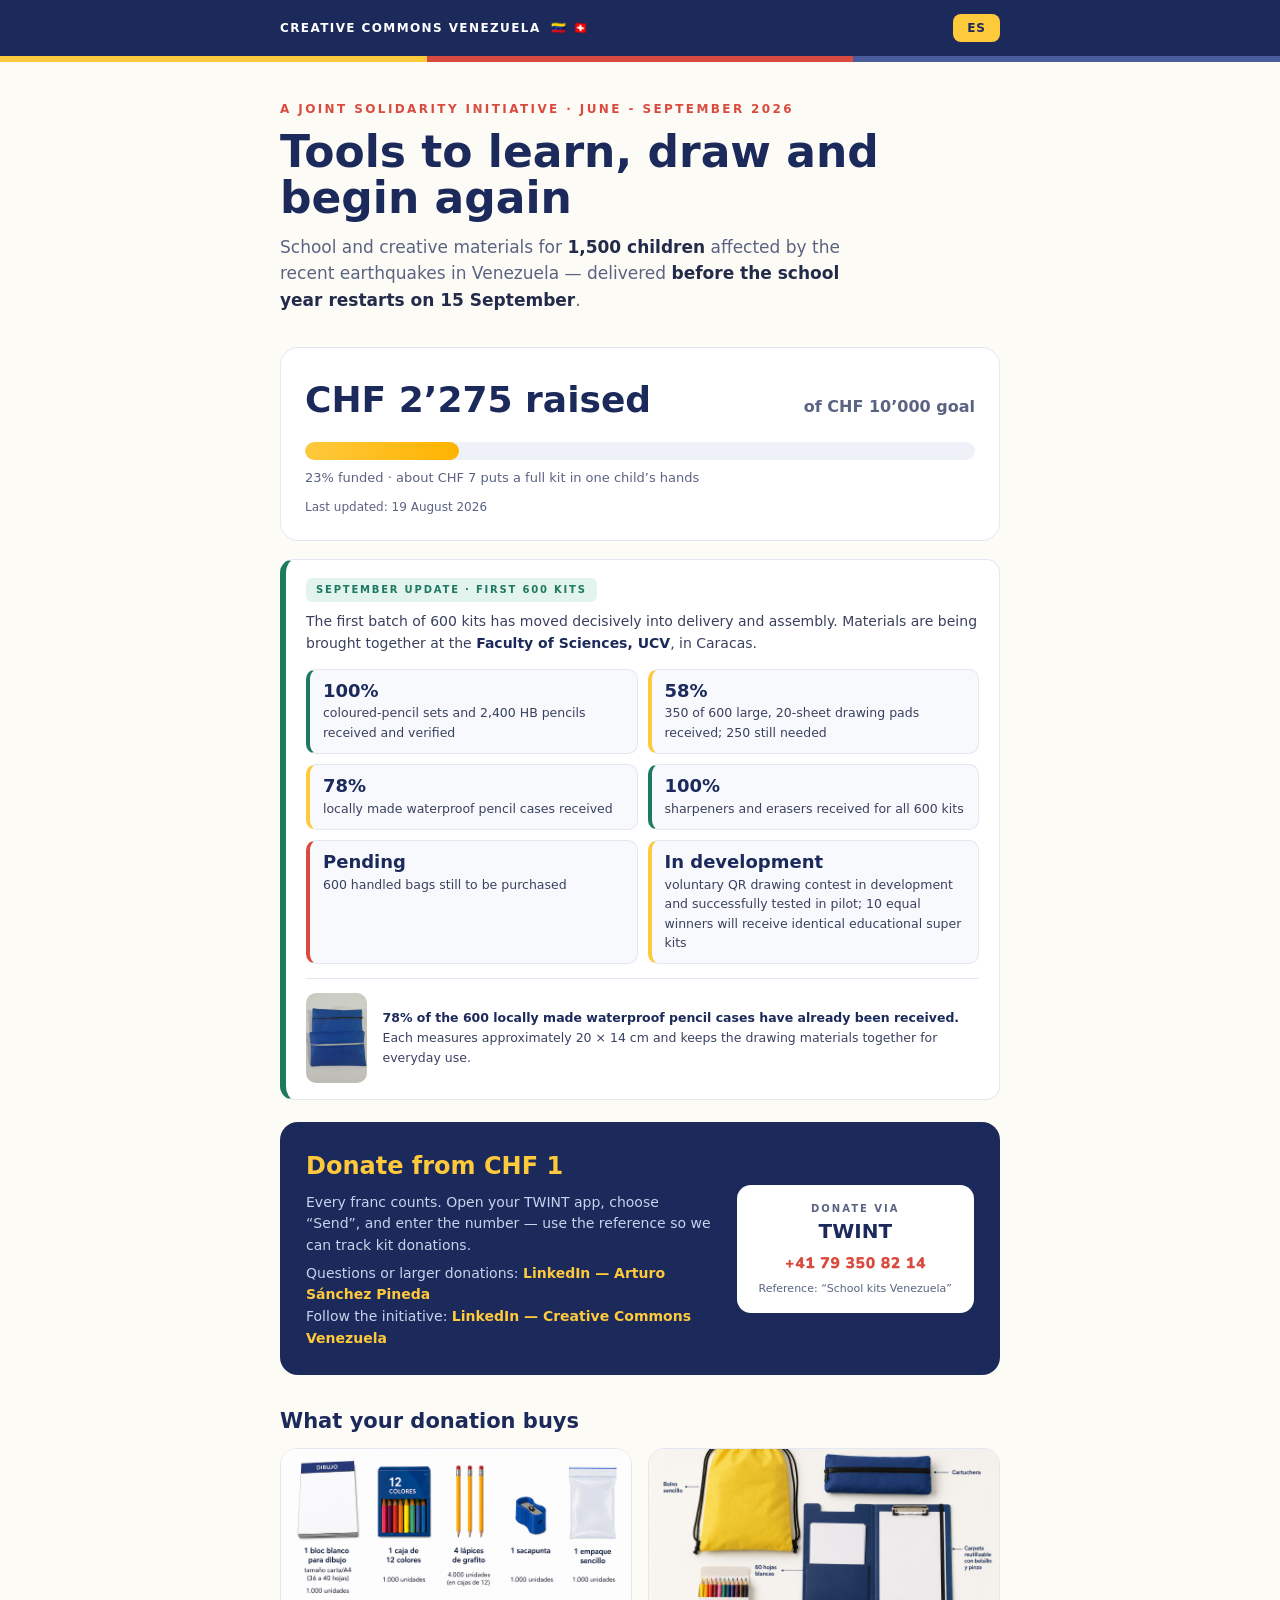
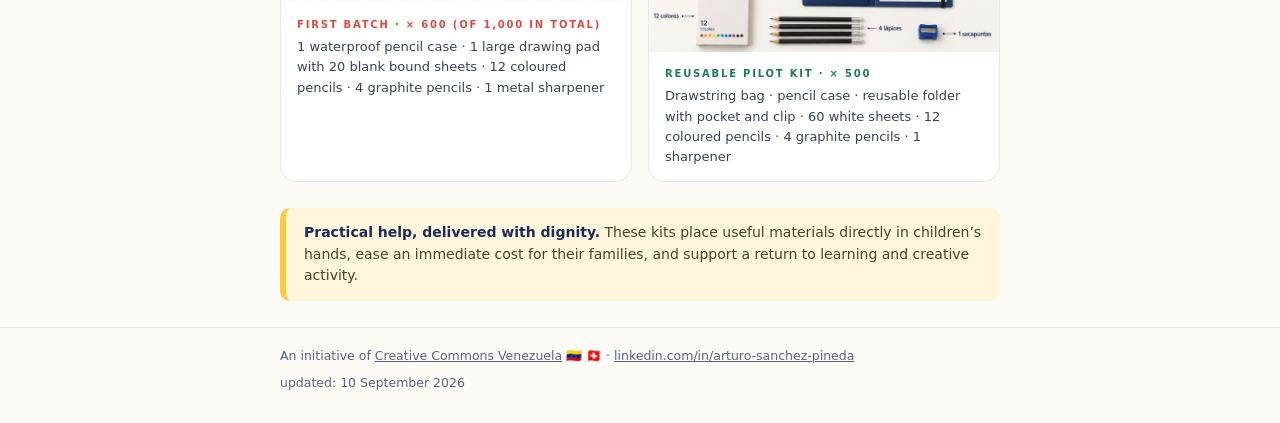
==== index.html @ b6e89b43 "Update status of first 600-kit batch" ====
<!DOCTYPE html>
<html lang="en">
<head>
<meta charset="utf-8">
<meta name="viewport" content="width=device-width, initial-scale=1">
<title>School kits for Venezuela — Donate</title>
<meta name="description" content="Help deliver 1,500 school and drawing kits to children affected by the earthquakes in Venezuela, before the school year restarts on 15 September.">
<style>
  :root{
    --navy:#1B2A5B; --ink:#232B4A; --yellow:#FFC93C; --red:#DA4B3F;
    --paper:#FDFBF6; --muted:#5A6382; --line:#E3E7F2;
  }
  *{margin:0;padding:0;box-sizing:border-box;}
  body{font-family:"Nunito Sans","Segoe UI",system-ui,-apple-system,sans-serif;background:var(--paper);color:var(--ink);line-height:1.55;}
  .wrap{max-width:760px;margin:0 auto;padding:0 20px;}

  header{background:var(--navy);color:#fff;padding:14px 0;}
  header .wrap{display:flex;align-items:center;justify-content:space-between;gap:10px;flex-wrap:wrap;font-weight:800;font-size:12px;letter-spacing:1.4px;text-transform:uppercase;}
  header .orgs{display:flex;align-items:center;gap:10px;flex-wrap:wrap;}
  header .plus{color:var(--yellow);font-weight:900;}
  .lang-btn{background:var(--yellow);color:var(--navy);border:none;border-radius:8px;font-weight:900;font-size:12px;letter-spacing:1px;padding:7px 14px;cursor:pointer;font-family:inherit;}
  .lang-btn:hover{filter:brightness(1.05);}
  .tri{height:6px;display:flex;}
  .tri span{flex:1;}
  .tri span:nth-child(1){background:var(--yellow);}
  .tri span:nth-child(2){background:var(--red);}
  .tri span:nth-child(3){background:#4A5C9E;}

  .hero{padding:38px 0 8px;}
  .eyebrow{color:var(--red);font-weight:800;font-size:12px;letter-spacing:2.4px;text-transform:uppercase;}
  h1{font-size:clamp(30px,6vw,44px);font-weight:900;color:var(--navy);line-height:1.06;margin:10px 0 12px;}
  .lede{color:var(--muted);font-size:17px;max-width:600px;}
  .lede b{color:var(--ink);}

  .progress-card{background:#fff;border:1.5px solid var(--line);border-radius:18px;padding:24px;margin:26px 0;}
  .amounts{display:flex;justify-content:space-between;align-items:baseline;flex-wrap:wrap;gap:6px;}
  .raised{font-weight:900;font-size:clamp(26px,5vw,36px);color:var(--navy);}
  .goal{color:var(--muted);font-weight:700;}
  .bar{height:18px;background:#EEF1F8;border-radius:10px;margin:14px 0 8px;overflow:hidden;}
  .fill{height:100%;width:0;background:linear-gradient(90deg,var(--yellow),#FFB300);border-radius:10px;transition:width 1.2s ease;}
  .pct{font-size:13px;color:var(--muted);}
  .fx-note{font-size:11.5px;color:var(--muted);margin-top:6px;font-style:italic;display:none;}
  .updated{font-size:12px;color:var(--muted);margin-top:10px;}

  .status-card{background:#fff;border:1.5px solid var(--line);border-left:6px solid #1D7A5F;border-radius:14px;padding:16px 20px;margin:-8px 0 22px;}
  .status-card .badge{display:inline-block;background:#E3F4EE;color:#1D7A5F;font-weight:800;font-size:10px;letter-spacing:1.8px;text-transform:uppercase;border-radius:6px;padding:4px 10px;margin-bottom:8px;}
  .status-card p{font-size:14px;color:#39415F;line-height:1.6;}
  .status-card b{color:var(--navy);}
  .status-grid{display:grid;grid-template-columns:1fr 1fr;gap:10px;margin-top:14px;}
  .status-item{background:#F7F9FC;border:1px solid var(--line);border-radius:10px;padding:11px 13px;font-size:12.5px;color:#39415F;}
  .status-item strong{display:block;color:var(--navy);font-size:18px;line-height:1.15;margin-bottom:2px;}
  .status-item.done{border-left:4px solid #1D7A5F;}
  .status-item.moving{border-left:4px solid var(--yellow);}
  .status-item.pending{border-left:4px solid var(--red);}
  .cartuchera-update{display:flex;gap:16px;align-items:center;margin-top:14px;padding-top:14px;border-top:1px solid var(--line);}
  .cartuchera-update img{width:118px;height:90px;object-fit:cover;border-radius:10px;background:#EEF1F8;}
  .cartuchera-update p{font-size:12.5px;}
  @media(max-width:520px){.status-grid{grid-template-columns:1fr}.cartuchera-update{align-items:flex-start}.cartuchera-update img{width:96px;height:82px;}}
  .donate-box{background:var(--navy);border-radius:18px;padding:26px;color:#fff;display:flex;gap:24px;align-items:center;flex-wrap:wrap;margin:10px 0 30px;}
  .donate-box .left{flex:1;min-width:220px;}
  .donate-box h2{color:var(--yellow);font-size:24px;font-weight:900;}
  .donate-box p{color:#C9D2EC;font-size:14px;margin-top:6px;}
  .donate-box .contact a{color:var(--yellow);font-weight:800;text-decoration:none;}
  .donate-box .contact a:hover{text-decoration:underline;}
  .paycard{background:#fff;border-radius:14px;padding:16px 22px;text-align:center;color:var(--ink);min-width:230px;}
  .paycard .via{font-size:10px;font-weight:800;letter-spacing:2px;text-transform:uppercase;color:var(--muted);}
  .paycard .tw{font-weight:900;font-size:20px;color:var(--navy);}
  .paycard .num{margin-top:4px;}
  .paycard .methods{font-weight:900;font-size:17px;color:var(--navy);margin-top:4px;line-height:1.4;}
  .paycard .mailme{font-weight:800;font-size:13px;margin-top:6px;}
  .paycard .mailme a{color:var(--red);}
  .paycard .ref{font-size:11px;color:var(--muted);margin-top:5px;}

  h3{color:var(--navy);font-weight:900;font-size:21px;margin:26px 0 10px;}
  .kits{display:grid;grid-template-columns:1fr 1fr;gap:16px;}
  @media(max-width:620px){.kits{grid-template-columns:1fr;}}
  .kit{background:#fff;border:1.5px solid var(--line);border-radius:16px;overflow:hidden;}
  .kit img{width:100%;display:block;background:#F7F8FB;}
  .kit .body{padding:14px 16px;}
  .kit .tag{font-size:10px;font-weight:800;letter-spacing:1.8px;text-transform:uppercase;}
  .kit.basic .tag{color:var(--red);}
  .kit.reuse .tag{color:#1D7A5F;}
  .kit p{font-size:13px;color:#39415F;margin-top:5px;}
  .kit-piece{min-height:82px;background:#fff;border:1px solid var(--line);border-radius:12px;padding:10px 8px;display:flex;flex-direction:column;align-items:center;justify-content:center;text-align:center;color:var(--navy);font-size:12px;font-weight:800;}
  .kit-piece .icon{font-size:30px;line-height:1.1;margin-bottom:5px;}
  .kit-piece:last-child{grid-column:1 / -1;}

  .note{background:#FFF6DC;border-left:6px solid var(--yellow);border-radius:10px;padding:14px 18px;font-size:14px;color:#4A4326;margin:26px 0;}
  .note b{color:var(--navy);}

  footer{border-top:1.5px solid var(--line);padding:18px 0 30px;color:var(--muted);font-size:12.5px;}
</style>
</head>
<body>

<header>
  <div class="wrap">
    <div class="orgs">
      <a href="https://www.linkedin.com/company/creative-commons-venezuela/" target="_blank" rel="noopener" style="color:inherit;text-decoration:none;" data-i18n="org1">Creative Commons Venezuela</a>
      <span aria-label="Venezuela and Switzerland">🇻🇪 🇨🇭</span>
    </div>
    <button class="lang-btn" id="lang-toggle" onclick="toggleLang()">ES</button>
  </div>
</header>
<div class="tri"><span></span><span></span><span></span></div>

<div class="wrap">

  <div class="hero">
    <div class="eyebrow" data-i18n="eyebrow">A joint solidarity initiative · June - September 2026</div>
    <h1 data-i18n="title">Tools to learn, draw and begin again</h1>
    <p class="lede" data-i18n="lede">School and creative materials for <b>1,500 children</b> affected by the recent earthquakes in Venezuela — delivered <b>before the school year restarts on 15 September</b>.</p>
  </div>

  <div class="progress-card">
    <div class="amounts">
      <div class="raised"><span id="raised-txt"></span></div>
      <div class="goal"><span id="goal-txt"></span></div>
    </div>
    <div class="bar"><div class="fill" id="fill"></div></div>
    <div class="pct"><span id="pct">0</span><span data-i18n="pct_line">% funded · about CHF 7 puts a full kit in one child’s hands</span></div>
    <div class="fx-note" id="fx-note" data-i18n="fx_note"></div>
    <div class="updated"><span data-i18n="updated_label">Last updated:</span> <span id="updated"></span></div>
  </div>

  <div class="status-card">
    <span class="badge" data-i18n="status_badge">September update · first 600 kits</span>
    <p data-i18n="status_p">The first batch of 600 kits has moved decisively into delivery and assembly. Materials are being brought together at the <b>Faculty of Sciences, UCV</b>, in Caracas.</p>
    <div class="status-grid">
      <div class="status-item done"><strong>100%</strong><span data-i18n="status_colours">coloured-pencil sets and 2,400 HB pencils received and verified</span></div>
      <div class="status-item moving"><strong>58%</strong><span data-i18n="status_blocks">350 of 600 large, 20-sheet drawing pads received; 250 still needed</span></div>
      <div class="status-item moving"><strong>78%</strong><span data-i18n="status_cases_short">locally made waterproof pencil cases received</span></div>
      <div class="status-item done"><strong>100%</strong><span data-i18n="status_sharpeners">sharpeners and erasers received for all 600 kits</span></div>
      <div class="status-item pending"><strong data-i18n="status_pending">Pending</strong><span data-i18n="status_bags">600 handled bags still to be purchased</span></div>
      <div class="status-item moving"><strong data-i18n="status_developing">In development</strong><span data-i18n="status_contest">voluntary QR drawing contest in development and successfully tested in pilot; 10 equal winners will receive identical educational super kits</span></div>
    </div>
    <div class="cartuchera-update">
      <img src="cartuchera-real.jpeg" alt="Blue waterproof pencil-case prototype">
      <p data-i18n="status_cases"><b>78% of the 600 locally made waterproof pencil cases have already been received.</b> Each measures approximately 20 × 14 cm and keeps the drawing materials together for everyday use.</p>
    </div>
  </div>

  <div class="donate-box">
    <div class="left">
      <h2 data-i18n="donate_h">Donate from CHF 1</h2>
      <p data-i18n="donate_p">Every franc counts. Open your TWINT app, choose “Send”, and enter the number — use the reference so we can track kit donations.</p>
      <p class="contact" id="local-currency" style="display:none;" data-i18n="local_currency"></p>
      <p class="contact"><span data-i18n="contact_label">Questions or larger donations:</span> <a href="https://www.linkedin.com/in/arturo-sanchez-pineda/" target="_blank" rel="noopener">LinkedIn — Arturo Sánchez Pineda</a><br><span data-i18n="org_follow">Follow the initiative:</span> <a href="https://www.linkedin.com/company/creative-commons-venezuela/" target="_blank" rel="noopener">LinkedIn — Creative Commons Venezuela</a></p>
    </div>
    <!-- EN payment card: TWINT -->
    <div class="paycard" id="pay-en">
      <div class="via" data-i18n="via">Donate via</div>
      <div class="tw">TWINT</div>
      <div class="num"><img src="twint-number.png" alt="TWINT donation number — see campaign poster" style="height:24px;display:block;margin:4px auto 0;"></div>
      <div class="ref" data-i18n="ref">Reference: “School kits Venezuela”</div>
    </div>
    <!-- ES payment card: Bizum / Efectivo / Transferencia -->
    <div class="paycard" id="pay-es" style="display:none;">
      <div class="via">Dona mediante</div>
      <div class="methods">Bizum · Efectivo · Transferencia</div>
      <div class="mailme">Escríbenos para los datos:<br><a href="https://www.linkedin.com/in/arturo-sanchez-pineda/" target="_blank" rel="noopener">LinkedIn: Arturo Sánchez Pineda</a></div>
      <div class="ref">Referencia: «Kits escolares Venezuela»</div>
    </div>
  </div>

  <h3 data-i18n="buys_h">What your donation buys</h3>
  <div class="kits">
    <div class="kit basic">
      <img src="kit-basic.png" alt="Basic kit contents">
      <div class="body">
        <div class="tag" data-i18n="kit1_tag">First batch · × 600 (of 1000 in total)</div>
        <p data-i18n="kit1_p">1 waterproof pencil case · 1 large drawing pad with 20 blank bound sheets · 12 coloured pencils · 4 graphite pencils · 1 metal sharpener</p>
      </div>
    </div>
    <div class="kit reuse">
      <img src="kit-reusable.png" alt="Reusable kit contents">
      <div class="body">
        <div class="tag" data-i18n="kit2_tag">Reusable pilot kit · × 500</div>
        <p data-i18n="kit2_p">Drawstring bag · pencil case · reusable folder with pocket and clip · 60 white sheets · 12 coloured pencils · 4 graphite pencils · 1 sharpener</p>
      </div>
    </div>
  </div>

  <div class="note" data-i18n="note">
    <b>Practical help, delivered with dignity.</b> These kits place useful materials directly in children’s hands, ease an immediate cost for their families, and support a return to learning and creative activity.
  </div>

</div>

<footer>
  <div class="wrap" style="display:flex;justify-content:space-between;flex-wrap:wrap;gap:8px;">
    <span><span data-i18n="footer1">An initiative of Creative Commons Venezuela 🇻🇪 🇨🇭</span> · <a href="https://www.linkedin.com/in/arturo-sanchez-pineda/" target="_blank" rel="noopener" style="color:inherit;">linkedin.com/in/arturo-sanchez-pineda</a></span>
    <span data-i18n="footer2">updated: 10 September 2026</span>
  </div>
</footer>

<script>
/* ============================================================
   EDIT ONLY THESE THREE LINES when new donations arrive,
   then commit and push. Everything else updates automatically.
   (Amounts are in CHF; the Spanish view shows the same figures
   labelled €/$ as an approximation.)
   ============================================================ */
const RAISED_CHF  = 2275;
const GOAL_CHF    = 10000;
const LAST_UPDATE = { en: "19 August 2026", es: "19 de agosto de 2026" };
/* ============================================================
   FX fallback (used if the live rate fetch fails). The Spanish
   view converts CHF to real EUR/USD with the ECB rate, fetched
   live from frankfurter.app on every visit.
   ============================================================ */
let FX = { EUR: 1.071, USD: 1.23, date: null };

const I18N = {
  en: {
    org1: "Creative Commons Venezuela",
    eyebrow: "A joint solidarity initiative · June - September 2026",
    title: "Tools to learn, draw and begin again",
    lede: "School and creative materials for <b>1,500 children</b> affected by the recent earthquakes in Venezuela — delivered <b>before the school year restarts on 15 September</b>.",
    pct_line: "% funded · about CHF 7 puts a full kit in one child’s hands",
    fx_note: "",
    updated_label: "Last updated:",
    status_badge: "September update · first 600 kits",
    status_p: "The first batch of 600 kits has moved decisively into delivery and assembly. Materials are being brought together at the <b>Faculty of Sciences, UCV</b>, in Caracas.",
    status_colours: "coloured-pencil sets and 2,400 HB pencils received and verified",
    status_blocks: "350 of 600 large, 20-sheet drawing pads received; 250 still needed",
    status_cases_short: "locally made waterproof pencil cases received",
    status_sharpeners: "sharpeners and erasers received for all 600 kits",
    status_pending: "Pending",
    status_bags: "600 handled bags still to be purchased",
    status_developing: "In development",
    status_contest: "voluntary QR drawing contest in development and successfully tested in pilot; 10 equal winners will receive identical educational super kits",
    status_cases: "<b>78% of the 600 locally made waterproof pencil cases have already been received.</b> Each measures approximately 20 × 14 cm and keeps the drawing materials together for everyday use.",
    donate_h: "Donate from CHF 1",
    donate_p: "Every franc counts. Open your TWINT app, choose “Send”, and enter the number — use the reference so we can track kit donations.",
    local_currency: "",
    contact_label: "Questions or larger donations:",
    org_follow: "Follow the initiative:",
    via: "Donate via",
    ref: "Reference: “School kits Venezuela”",
    buys_h: "What your donation buys",
    kit1_tag: "First batch · × 600 (of 1,000 in total)",
    kit1_p: "1 waterproof pencil case · 1 large drawing pad with 20 blank bound sheets · 12 coloured pencils · 4 graphite pencils · 1 metal sharpener",
    kit2_tag: "Reusable pilot kit · × 500",
    kit2_p: "Drawstring bag · pencil case · reusable folder with pocket and clip · 60 white sheets · 12 coloured pencils · 4 graphite pencils · 1 sharpener",
    note: "<b>Practical help, delivered with dignity.</b> These kits place useful materials directly in children’s hands, ease an immediate cost for their families, and support a return to learning and creative activity.",
    poster_link: "Download the campaign poster (PDF)",
    poster_tail: "— print it, share it, hang it up.",
    footer1: "An initiative of <a href='https://www.linkedin.com/company/creative-commons-venezuela/' target='_blank' rel='noopener' style='color:inherit;'>Creative Commons Venezuela</a> 🇻🇪 🇨🇭",
    footer2: "updated: 10 September 2026",
    poster_href: "cc-venezuela-switzerland-school-kits-poster.pdf",
    html_title: "School kits for Venezuela — Donate",
    raised_txt: n => "CHF " + n.toLocaleString("de-CH") + " raised",
    goal_txt: n => "of CHF " + n.toLocaleString("de-CH") + " goal",
    btn: "ES"
  },
  es: {
    org1: "Creative Commons Venezuela",
    eyebrow: "Una iniciativa solidaria conjunta · Junio - septiembre de 2026",
    title: "Herramientas para aprender, dibujar y volver a empezar",
    lede: "Material escolar y creativo para <b>1.500 niñas y niños</b> afectados por los recientes terremotos en Venezuela — entregado <b>antes del reinicio del año escolar el 15 de septiembre</b>.",
    pct_line: "% de la meta · unos 7 € ponen un kit completo en las manos de un niño",
    fx_note: "", // set dynamically with the live rate
    updated_label: "Última actualización:",
    status_badge: "Actualización de septiembre · primeros 600 kits",
    status_p: "La primera tanda de 600 kits avanzó decididamente hacia la entrega y el ensamblaje. Los materiales se están reuniendo en la <b>Facultad de Ciencias de la UCV</b>, en Caracas.",
    status_colours: "cajas de colores y 2.400 lápices HB recibidos y verificados",
    status_blocks: "350 de 600 blocs grandes de 20 hojas recibidos; todavía faltan 250",
    status_cases_short: "cartucheras impermeables de fabricación local recibidas",
    status_sharpeners: "sacapuntas y borradores recibidos para los 600 kits",
    status_pending: "Por adquirir",
    status_bags: "600 bolsas con asa todavía por comprar",
    status_developing: "En desarrollo",
    status_contest: "concurso voluntario de dibujo con QR en desarrollo y probado exitosamente en piloto; 10 ganadores iguales recibirán súper kits educativos idénticos",
    status_cases: "<b>Ya recibimos el 78% de las 600 cartucheras impermeables de fabricación local.</b> Cada una mide aproximadamente 20 × 14 cm y mantiene juntos los materiales de dibujo para su uso diario.",
    donate_h: "Dona desde 1 € / 1 $",
    donate_p: "Cada aporte cuenta, por pequeño que sea. Aceptamos Bizum, efectivo y transferencia — escríbenos y te enviamos los datos en un minuto.",
    local_currency: "¿Quieres ayudar en tu moneda local? Escríbenos por <a href=\"https://www.linkedin.com/in/arturo-sanchez-pineda/\" target=\"_blank\" rel=\"noopener\">LinkedIn</a> y te contamos cómo.",
    contact_label: "Preguntas o donaciones mayores:",
    org_follow: "Sigue la iniciativa:",
    via: "Dona mediante",
    ref: "Referencia: «Kits escolares Venezuela»",
    buys_h: "En qué se convierte tu donación",
    kit1_tag: "Primera tanda · × 600 (de un total de 1.000)",
    kit1_p: "1 cartuchera impermeable · 1 bloc grande con 20 hojas blancas unidas · 12 colores · 4 lápices de grafito · 1 sacapuntas metálico",
    kit2_tag: "Kit piloto reutilizable · × 500",
    kit2_p: "Bolso sencillo · cartuchera · carpeta reutilizable con bolsillo y pinza · 60 hojas blancas · 12 colores · 4 lápices de grafito · 1 sacapuntas",
    note: "<b>Ayuda práctica, entregada con dignidad.</b> Estos kits ponen materiales útiles directamente en las manos de los niños, alivian un gasto inmediato para sus familias y apoyan el regreso al aprendizaje y a la actividad creativa.",
    poster_link: "Descarga el cartel de la campaña (PDF)",
    poster_tail: "— imprímelo, compártelo, cuélgalo.",
    footer1: "Una iniciativa de <a href='https://www.linkedin.com/company/creative-commons-venezuela/' target='_blank' rel='noopener' style='color:inherit;'>Creative Commons Venezuela</a> 🇻🇪 🇨🇭",
    footer2: "actualizado: 10 de septiembre de 2026",
    poster_href: "cartel-kits-escolares-venezuela-suiza.pdf",
    html_title: "Kits escolares para Venezuela — Dona",
    raised_txt: n => "≈ " + toEUR(n) + " € · " + toUSD(n) + " $ recaudados",
    goal_txt: n => "de una meta de CHF " + n.toLocaleString("es-ES") + " (≈ " + toEUR(n) + " € · " + toUSD(n) + " $)",
    btn: "EN"
  }
};

const round10 = n => Math.round(n / 10) * 10;
const toEUR = chf => round10(chf * FX.EUR).toLocaleString("es-ES");
const toUSD = chf => round10(chf * FX.USD).toLocaleString("es-ES");

function fxNoteText() {
  const src = FX.date ? "tipo de cambio BCE del " + FX.date : "tipo de cambio aproximado";
  return "Recaudación en francos suizos (CHF " + RAISED_CHF.toLocaleString("es-ES") +
         " de CHF " + GOAL_CHF.toLocaleString("es-ES") + "); conversión a € y $ al " + src + ".";
}

async function fetchRates() {
  try {
    const r = await fetch("https://api.frankfurter.app/latest?base=CHF&symbols=EUR,USD");
    const d = await r.json();
    if (d && d.rates && d.rates.EUR && d.rates.USD) {
      FX = { EUR: d.rates.EUR, USD: d.rates.USD,
             date: new Date(d.date + "T12:00:00").toLocaleDateString("es-ES", {day:"numeric", month:"long", year:"numeric"}) };
      render();
    }
  } catch (e) { /* fallback FX stays */ }
}

let lang = new URLSearchParams(location.search).get("lang") === "es" ? "es" : "en";

function render() {
  const t = I18N[lang];
  document.documentElement.lang = lang;
  document.title = t.html_title;
  document.querySelectorAll("[data-i18n]").forEach(el => {
    const k = el.getAttribute("data-i18n");
    if (t[k] !== undefined) el.innerHTML = t[k];
  });
  document.getElementById("raised-txt").textContent = t.raised_txt(RAISED_CHF);
  document.getElementById("goal-txt").textContent   = t.goal_txt(GOAL_CHF);
  document.getElementById("updated").textContent    = LAST_UPDATE[lang];
  document.getElementById("lang-toggle").textContent = t.btn;
  document.getElementById("pay-en").style.display = lang === "en" ? "" : "none";
  document.getElementById("pay-es").style.display = lang === "es" ? "" : "none";
  document.getElementById("fx-note").textContent = fxNoteText();
  document.getElementById("fx-note").style.display = lang === "es" ? "block" : "none";
  document.getElementById("local-currency").style.display = lang === "es" ? "block" : "none";
  const pct = Math.min(100, Math.round(RAISED_CHF / GOAL_CHF * 100));
  document.getElementById("pct").textContent = pct;
  requestAnimationFrame(() => requestAnimationFrame(() =>
    document.getElementById("fill").style.width = pct + "%"));
}

function toggleLang() {
  lang = lang === "en" ? "es" : "en";
  const u = new URL(location);
  if (lang === "es") u.searchParams.set("lang", "es"); else u.searchParams.delete("lang");
  history.replaceState(null, "", u);
  render();
}

render();
fetchRates();
</script>

</body>
</html>
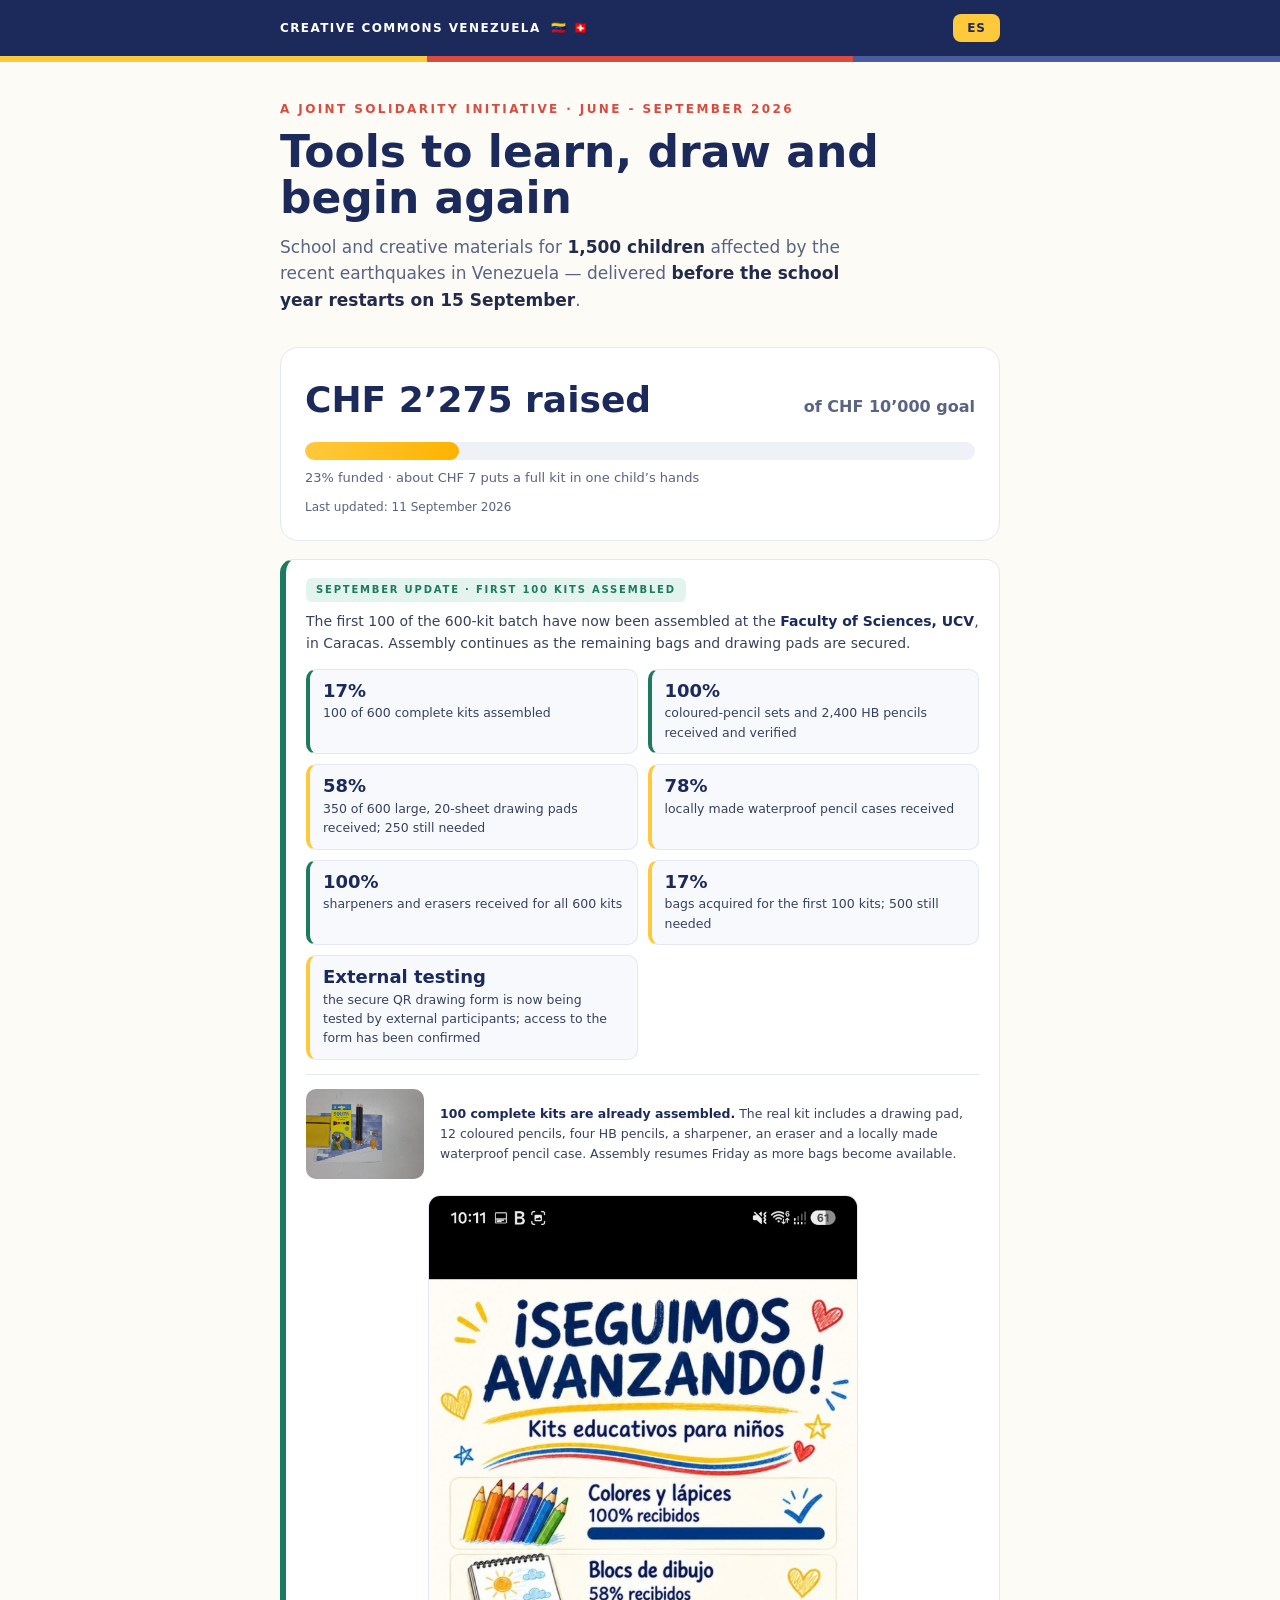
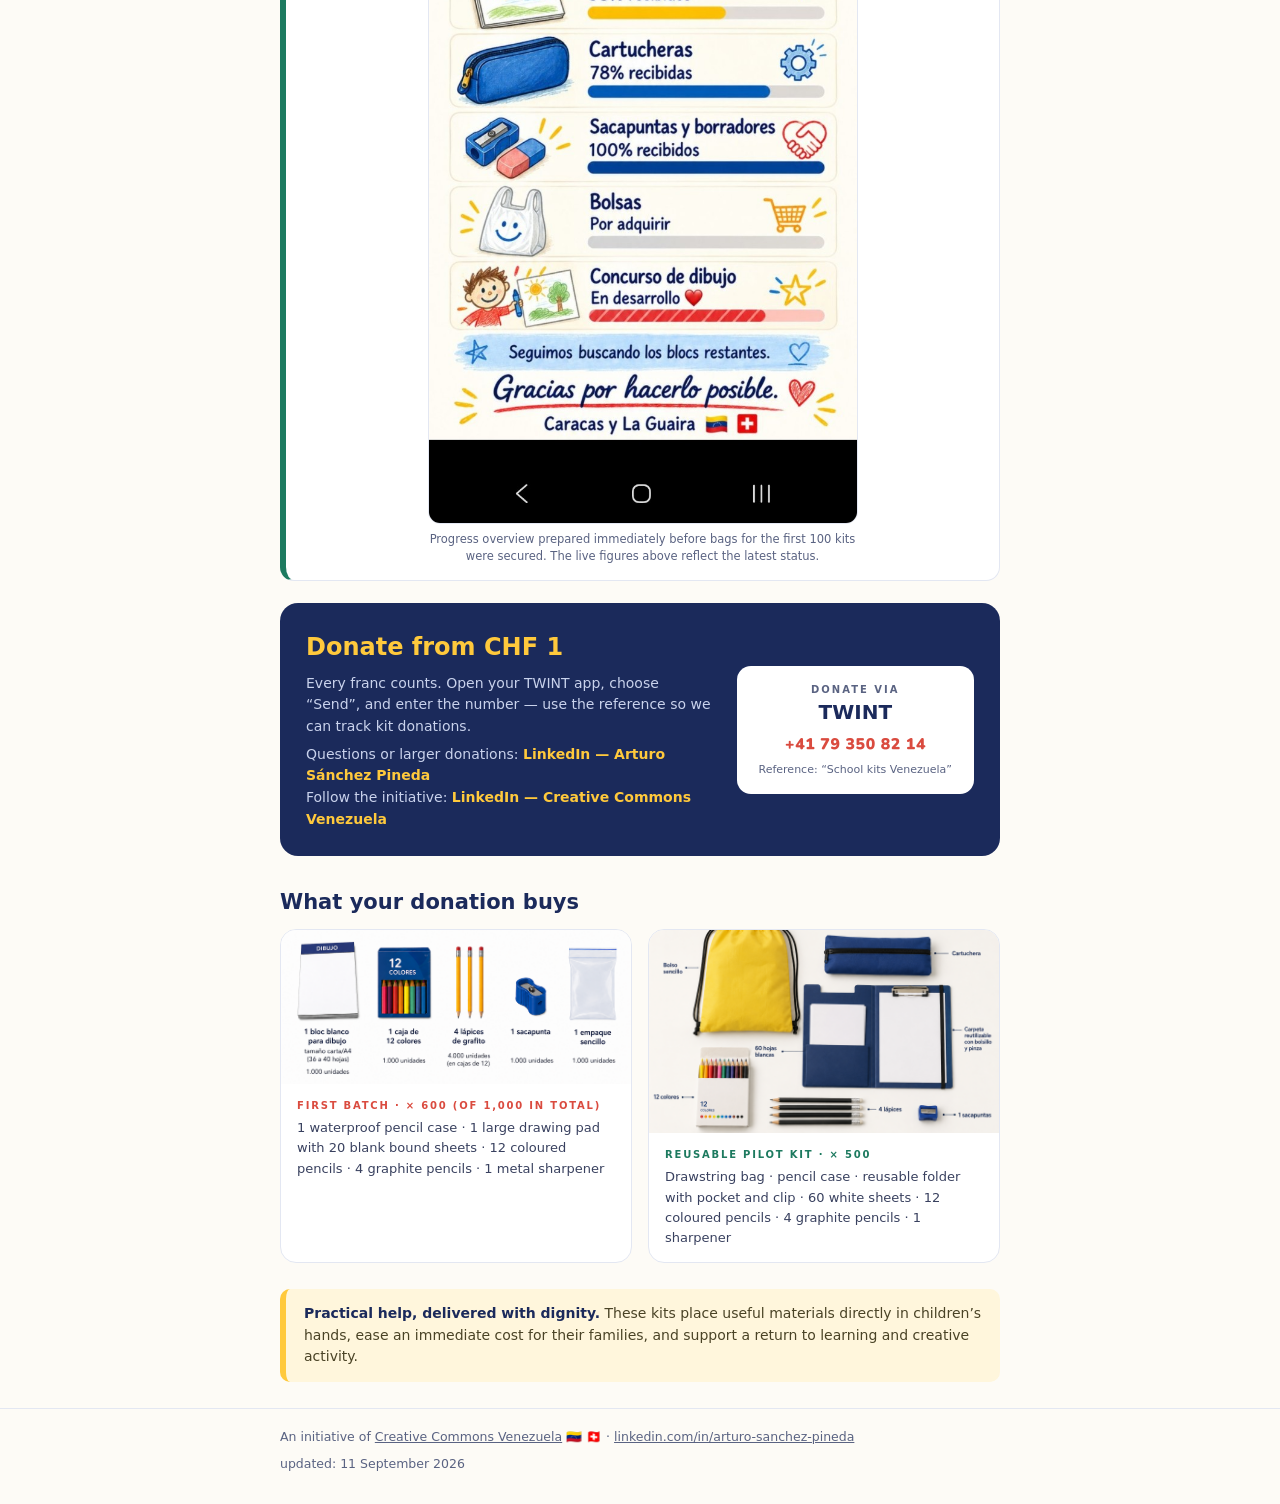
==== commit 93d7d239: "Update progress with first 100 assembled kits" ====
--- a/index.html
+++ b/index.html
@@ -55,6 +55,9 @@
   .cartuchera-update{display:flex;gap:16px;align-items:center;margin-top:14px;padding-top:14px;border-top:1px solid var(--line);}
   .cartuchera-update img{width:118px;height:90px;object-fit:cover;border-radius:10px;background:#EEF1F8;}
   .cartuchera-update p{font-size:12.5px;}
+  .progress-visual{margin:16px auto 0;max-width:430px;text-align:center;}
+  .progress-visual img{display:block;width:100%;height:auto;border-radius:12px;border:1px solid var(--line);}
+  .progress-visual figcaption{margin-top:7px;color:var(--muted);font-size:11.5px;line-height:1.45;}
   @media(max-width:520px){.status-grid{grid-template-columns:1fr}.cartuchera-update{align-items:flex-start}.cartuchera-update img{width:96px;height:82px;}}
   .donate-box{background:var(--navy);border-radius:18px;padding:26px;color:#fff;display:flex;gap:24px;align-items:center;flex-wrap:wrap;margin:10px 0 30px;}
   .donate-box .left{flex:1;min-width:220px;}
@@ -124,20 +127,25 @@
   </div>
 
   <div class="status-card">
-    <span class="badge" data-i18n="status_badge">September update · first 600 kits</span>
-    <p data-i18n="status_p">The first batch of 600 kits has moved decisively into delivery and assembly. Materials are being brought together at the <b>Faculty of Sciences, UCV</b>, in Caracas.</p>
+    <span class="badge" data-i18n="status_badge">September update · first 100 kits assembled</span>
+    <p data-i18n="status_p">The first 100 of the 600-kit batch have now been assembled at the <b>Faculty of Sciences, UCV</b>, in Caracas. Assembly continues as the remaining bags and drawing pads are secured.</p>
     <div class="status-grid">
+      <div class="status-item done"><strong>17%</strong><span data-i18n="status_assembled">100 of 600 complete kits assembled</span></div>
       <div class="status-item done"><strong>100%</strong><span data-i18n="status_colours">coloured-pencil sets and 2,400 HB pencils received and verified</span></div>
       <div class="status-item moving"><strong>58%</strong><span data-i18n="status_blocks">350 of 600 large, 20-sheet drawing pads received; 250 still needed</span></div>
       <div class="status-item moving"><strong>78%</strong><span data-i18n="status_cases_short">locally made waterproof pencil cases received</span></div>
       <div class="status-item done"><strong>100%</strong><span data-i18n="status_sharpeners">sharpeners and erasers received for all 600 kits</span></div>
-      <div class="status-item pending"><strong data-i18n="status_pending">Pending</strong><span data-i18n="status_bags">600 handled bags still to be purchased</span></div>
-      <div class="status-item moving"><strong data-i18n="status_developing">In development</strong><span data-i18n="status_contest">voluntary QR drawing contest in development and successfully tested in pilot; 10 equal winners will receive identical educational super kits</span></div>
+      <div class="status-item moving"><strong>17%</strong><span data-i18n="status_bags">bags acquired for the first 100 kits; 500 still needed</span></div>
+      <div class="status-item moving"><strong data-i18n="status_developing">External testing</strong><span data-i18n="status_contest">the secure QR drawing form is now being tested by external participants; access to the form has been confirmed</span></div>
     </div>
     <div class="cartuchera-update">
-      <img src="cartuchera-real.jpeg" alt="Blue waterproof pencil-case prototype">
-      <p data-i18n="status_cases"><b>78% of the 600 locally made waterproof pencil cases have already been received.</b> Each measures approximately 20 × 14 cm and keeps the drawing materials together for everyday use.</p>
-    </div>
+      <img src="kit-assembly-100.jpg" alt="Educational kit assembled at UCV in Caracas">
+      <p data-i18n="status_cases"><b>100 complete kits are already assembled.</b> The real kit includes a drawing pad, 12 coloured pencils, four HB pencils, a sharpener, an eraser and a locally made waterproof pencil case. Assembly resumes Friday as more bags become available.</p>
+    </div>
+    <figure class="progress-visual">
+      <img src="progress-overview-september.jpg" alt="Illustrated progress overview for the educational-kit project">
+      <figcaption data-i18n="status_visual_caption">Progress overview prepared immediately before bags for the first 100 kits were secured. The live figures above reflect the latest status.</figcaption>
+    </figure>
   </div>
 
   <div class="donate-box">
@@ -190,7 +198,7 @@
 <footer>
   <div class="wrap" style="display:flex;justify-content:space-between;flex-wrap:wrap;gap:8px;">
     <span><span data-i18n="footer1">An initiative of Creative Commons Venezuela 🇻🇪 🇨🇭</span> · <a href="https://www.linkedin.com/in/arturo-sanchez-pineda/" target="_blank" rel="noopener" style="color:inherit;">linkedin.com/in/arturo-sanchez-pineda</a></span>
-    <span data-i18n="footer2">updated: 10 September 2026</span>
+    <span data-i18n="footer2">updated: 11 September 2026</span>
   </div>
 </footer>
 
@@ -203,7 +211,7 @@
    ============================================================ */
 const RAISED_CHF  = 2275;
 const GOAL_CHF    = 10000;
-const LAST_UPDATE = { en: "19 August 2026", es: "19 de agosto de 2026" };
+const LAST_UPDATE = { en: "11 September 2026", es: "11 de septiembre de 2026" };
 /* ============================================================
    FX fallback (used if the live rate fetch fails). The Spanish
    view converts CHF to real EUR/USD with the ECB rate, fetched
@@ -220,17 +228,19 @@
     pct_line: "% funded · about CHF 7 puts a full kit in one child’s hands",
     fx_note: "",
     updated_label: "Last updated:",
-    status_badge: "September update · first 600 kits",
-    status_p: "The first batch of 600 kits has moved decisively into delivery and assembly. Materials are being brought together at the <b>Faculty of Sciences, UCV</b>, in Caracas.",
+    status_badge: "September update · first 100 kits assembled",
+    status_p: "The first 100 of the 600-kit batch have now been assembled at the <b>Faculty of Sciences, UCV</b>, in Caracas. Assembly continues as the remaining bags and drawing pads are secured.",
+    status_assembled: "100 of 600 complete kits assembled",
     status_colours: "coloured-pencil sets and 2,400 HB pencils received and verified",
     status_blocks: "350 of 600 large, 20-sheet drawing pads received; 250 still needed",
     status_cases_short: "locally made waterproof pencil cases received",
     status_sharpeners: "sharpeners and erasers received for all 600 kits",
     status_pending: "Pending",
-    status_bags: "600 handled bags still to be purchased",
-    status_developing: "In development",
-    status_contest: "voluntary QR drawing contest in development and successfully tested in pilot; 10 equal winners will receive identical educational super kits",
-    status_cases: "<b>78% of the 600 locally made waterproof pencil cases have already been received.</b> Each measures approximately 20 × 14 cm and keeps the drawing materials together for everyday use.",
+    status_bags: "bags acquired for the first 100 kits; 500 still needed",
+    status_developing: "External testing",
+    status_contest: "the secure QR drawing form is now being tested by external participants; access to the form has been confirmed",
+    status_cases: "<b>100 complete kits are already assembled.</b> The real kit includes a drawing pad, 12 coloured pencils, four HB pencils, a sharpener, an eraser and a locally made waterproof pencil case. Assembly resumes Friday as more bags become available.",
+    status_visual_caption: "Progress overview prepared immediately before bags for the first 100 kits were secured. The live figures above reflect the latest status.",
     donate_h: "Donate from CHF 1",
     donate_p: "Every franc counts. Open your TWINT app, choose “Send”, and enter the number — use the reference so we can track kit donations.",
     local_currency: "",
@@ -247,7 +257,7 @@
     poster_link: "Download the campaign poster (PDF)",
     poster_tail: "— print it, share it, hang it up.",
     footer1: "An initiative of <a href='https://www.linkedin.com/company/creative-commons-venezuela/' target='_blank' rel='noopener' style='color:inherit;'>Creative Commons Venezuela</a> 🇻🇪 🇨🇭",
-    footer2: "updated: 10 September 2026",
+    footer2: "updated: 11 September 2026",
     poster_href: "cc-venezuela-switzerland-school-kits-poster.pdf",
     html_title: "School kits for Venezuela — Donate",
     raised_txt: n => "CHF " + n.toLocaleString("de-CH") + " raised",
@@ -262,17 +272,19 @@
     pct_line: "% de la meta · unos 7 € ponen un kit completo en las manos de un niño",
     fx_note: "", // set dynamically with the live rate
     updated_label: "Última actualización:",
-    status_badge: "Actualización de septiembre · primeros 600 kits",
-    status_p: "La primera tanda de 600 kits avanzó decididamente hacia la entrega y el ensamblaje. Los materiales se están reuniendo en la <b>Facultad de Ciencias de la UCV</b>, en Caracas.",
+    status_badge: "Actualización de septiembre · primeros 100 kits armados",
+    status_p: "Ya están armados los primeros 100 de la tanda de 600 kits en la <b>Facultad de Ciencias de la UCV</b>, en Caracas. El armado continúa mientras conseguimos las bolsas y los blocs de dibujo restantes.",
+    status_assembled: "100 de 600 kits completos ya armados",
     status_colours: "cajas de colores y 2.400 lápices HB recibidos y verificados",
     status_blocks: "350 de 600 blocs grandes de 20 hojas recibidos; todavía faltan 250",
     status_cases_short: "cartucheras impermeables de fabricación local recibidas",
     status_sharpeners: "sacapuntas y borradores recibidos para los 600 kits",
     status_pending: "Por adquirir",
-    status_bags: "600 bolsas con asa todavía por comprar",
-    status_developing: "En desarrollo",
-    status_contest: "concurso voluntario de dibujo con QR en desarrollo y probado exitosamente en piloto; 10 ganadores iguales recibirán súper kits educativos idénticos",
-    status_cases: "<b>Ya recibimos el 78% de las 600 cartucheras impermeables de fabricación local.</b> Cada una mide aproximadamente 20 × 14 cm y mantiene juntos los materiales de dibujo para su uso diario.",
+    status_bags: "bolsas adquiridas para los primeros 100 kits; todavía faltan 500",
+    status_developing: "En pruebas externas",
+    status_contest: "el formulario seguro del concurso de dibujo con QR ya está siendo probado por participantes externos; se confirmó el acceso al formulario",
+    status_cases: "<b>Ya están armados 100 kits completos.</b> El kit real incluye un bloc de dibujo, 12 colores, cuatro lápices HB, un sacapuntas, un borrador y una cartuchera impermeable de fabricación local. El armado continuará el viernes cuando haya más bolsas disponibles.",
+    status_visual_caption: "Resumen gráfico preparado inmediatamente antes de conseguir las bolsas para los primeros 100 kits. Las cifras anteriores reflejan el estado más reciente.",
     donate_h: "Dona desde 1 € / 1 $",
     donate_p: "Cada aporte cuenta, por pequeño que sea. Aceptamos Bizum, efectivo y transferencia — escríbenos y te enviamos los datos en un minuto.",
     local_currency: "¿Quieres ayudar en tu moneda local? Escríbenos por <a href=\"https://www.linkedin.com/in/arturo-sanchez-pineda/\" target=\"_blank\" rel=\"noopener\">LinkedIn</a> y te contamos cómo.",
@@ -289,7 +301,7 @@
     poster_link: "Descarga el cartel de la campaña (PDF)",
     poster_tail: "— imprímelo, compártelo, cuélgalo.",
     footer1: "Una iniciativa de <a href='https://www.linkedin.com/company/creative-commons-venezuela/' target='_blank' rel='noopener' style='color:inherit;'>Creative Commons Venezuela</a> 🇻🇪 🇨🇭",
-    footer2: "actualizado: 10 de septiembre de 2026",
+    footer2: "actualizado: 11 de septiembre de 2026",
     poster_href: "cartel-kits-escolares-venezuela-suiza.pdf",
     html_title: "Kits escolares para Venezuela — Dona",
     raised_txt: n => "≈ " + toEUR(n) + " € · " + toUSD(n) + " $ recaudados",
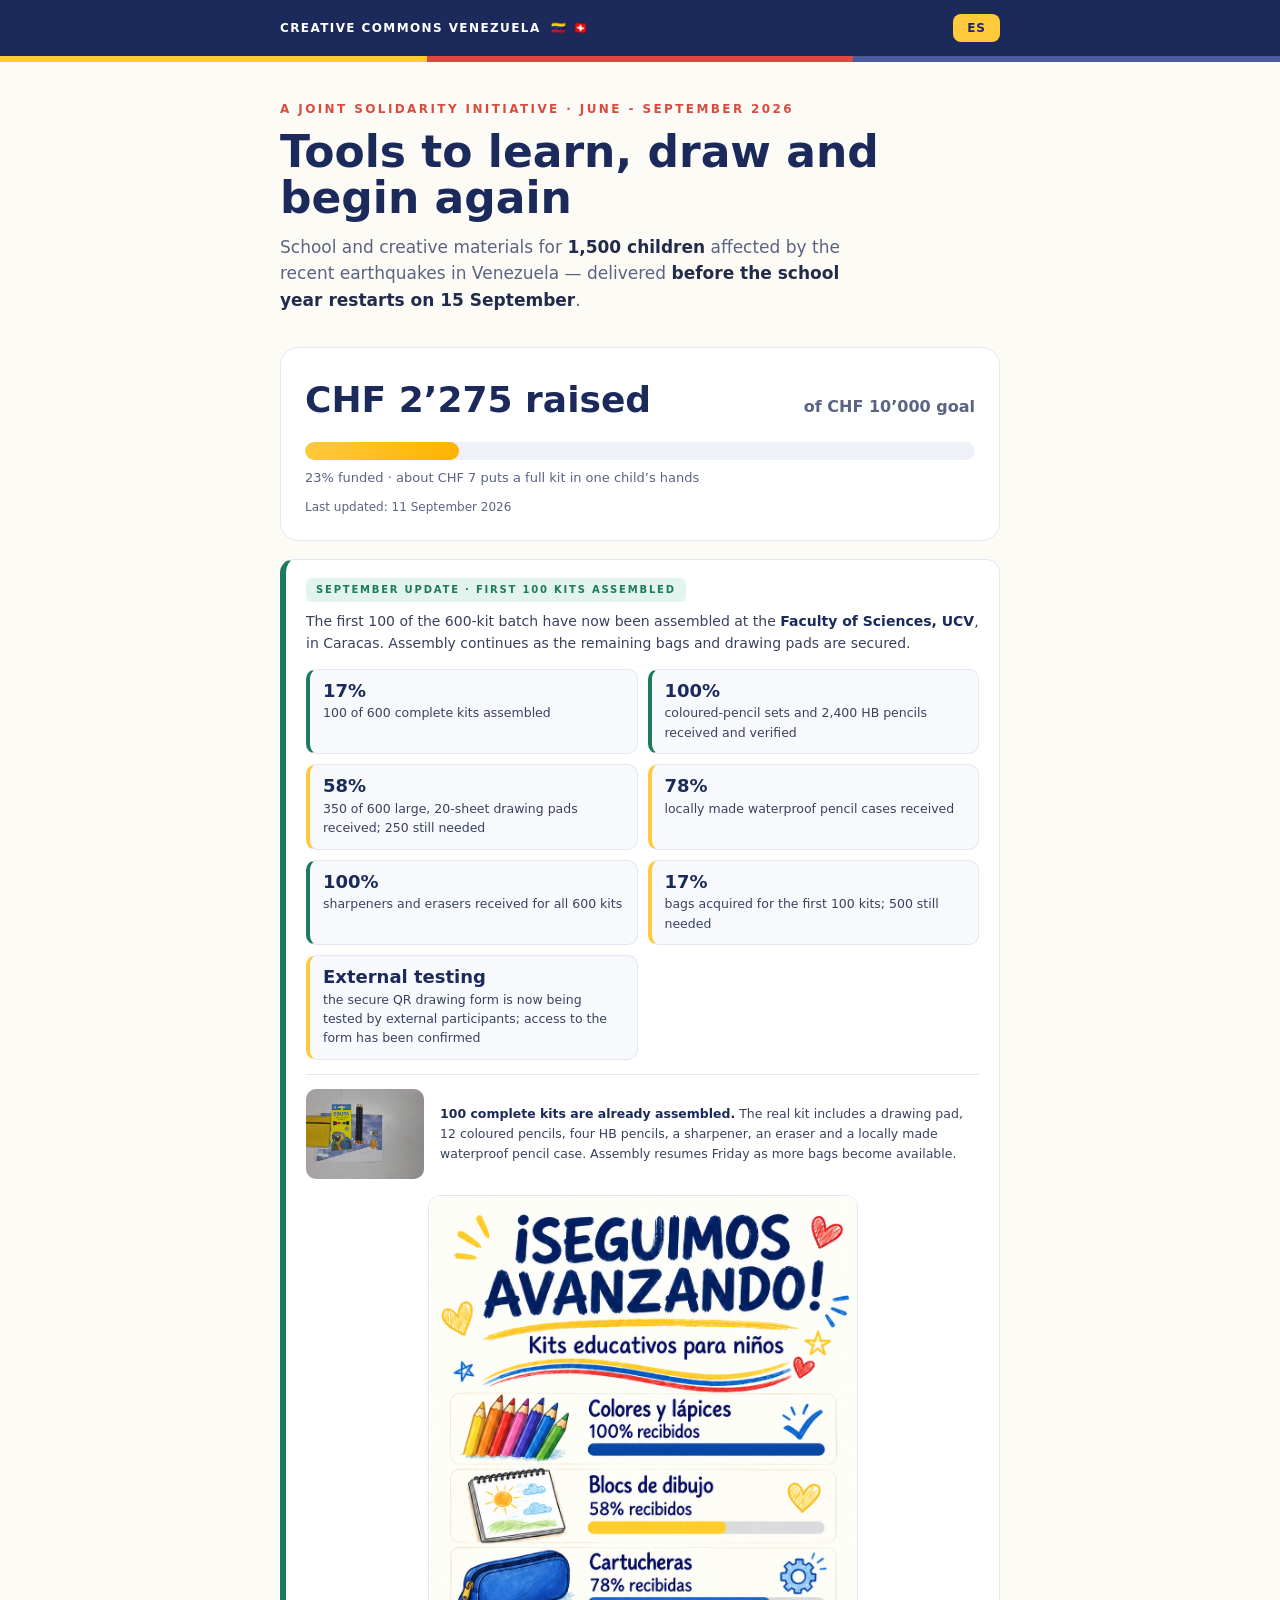
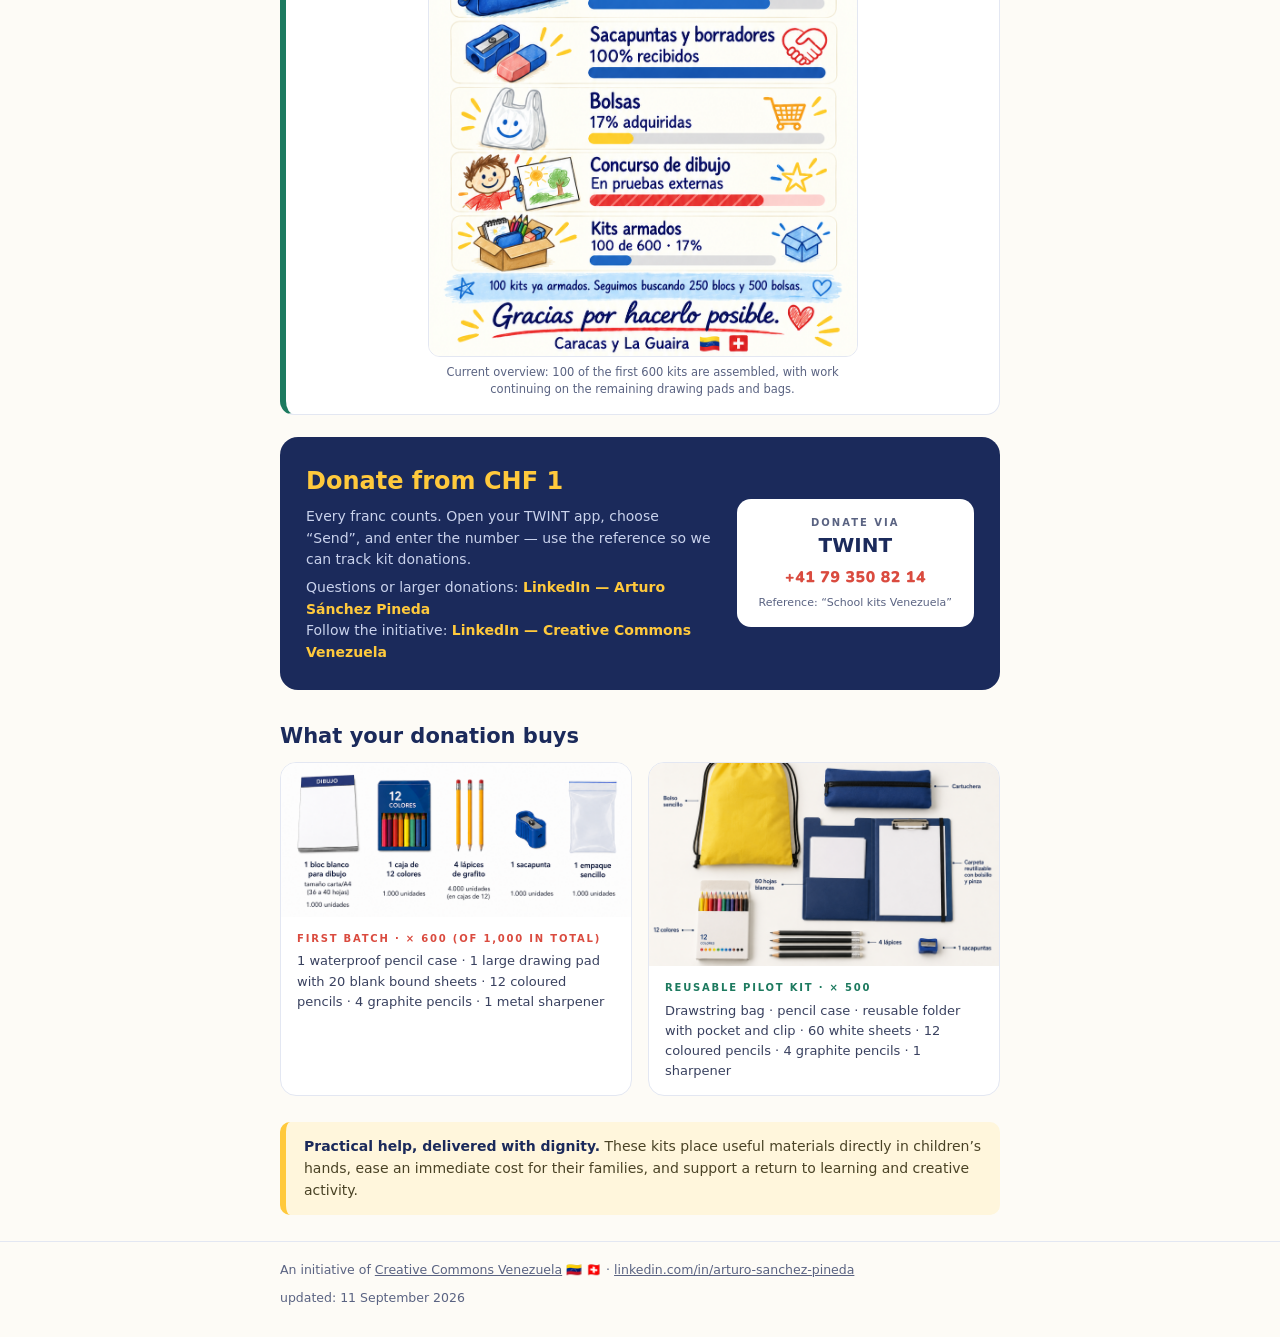
==== commit d11bde60: "Publish updated kit assembly status" ====
--- a/index.html
+++ b/index.html
@@ -143,8 +143,8 @@
       <p data-i18n="status_cases"><b>100 complete kits are already assembled.</b> The real kit includes a drawing pad, 12 coloured pencils, four HB pencils, a sharpener, an eraser and a locally made waterproof pencil case. Assembly resumes Friday as more bags become available.</p>
     </div>
     <figure class="progress-visual">
-      <img src="progress-overview-september.jpg" alt="Illustrated progress overview for the educational-kit project">
-      <figcaption data-i18n="status_visual_caption">Progress overview prepared immediately before bags for the first 100 kits were secured. The live figures above reflect the latest status.</figcaption>
+      <img src="progress-overview-september-v2.png" alt="Updated illustrated progress overview for the educational-kit project">
+      <figcaption data-i18n="status_visual_caption">Current overview: 100 of the first 600 kits are assembled, with work continuing on the remaining drawing pads and bags.</figcaption>
     </figure>
   </div>
 
@@ -240,7 +240,7 @@
     status_developing: "External testing",
     status_contest: "the secure QR drawing form is now being tested by external participants; access to the form has been confirmed",
     status_cases: "<b>100 complete kits are already assembled.</b> The real kit includes a drawing pad, 12 coloured pencils, four HB pencils, a sharpener, an eraser and a locally made waterproof pencil case. Assembly resumes Friday as more bags become available.",
-    status_visual_caption: "Progress overview prepared immediately before bags for the first 100 kits were secured. The live figures above reflect the latest status.",
+    status_visual_caption: "Current overview: 100 of the first 600 kits are assembled, with work continuing on the remaining drawing pads and bags.",
     donate_h: "Donate from CHF 1",
     donate_p: "Every franc counts. Open your TWINT app, choose “Send”, and enter the number — use the reference so we can track kit donations.",
     local_currency: "",
@@ -284,7 +284,7 @@
     status_developing: "En pruebas externas",
     status_contest: "el formulario seguro del concurso de dibujo con QR ya está siendo probado por participantes externos; se confirmó el acceso al formulario",
     status_cases: "<b>Ya están armados 100 kits completos.</b> El kit real incluye un bloc de dibujo, 12 colores, cuatro lápices HB, un sacapuntas, un borrador y una cartuchera impermeable de fabricación local. El armado continuará el viernes cuando haya más bolsas disponibles.",
-    status_visual_caption: "Resumen gráfico preparado inmediatamente antes de conseguir las bolsas para los primeros 100 kits. Las cifras anteriores reflejan el estado más reciente.",
+    status_visual_caption: "Resumen actual: 100 de los primeros 600 kits ya están armados, y seguimos trabajando en los blocs y las bolsas restantes.",
     donate_h: "Dona desde 1 € / 1 $",
     donate_p: "Cada aporte cuenta, por pequeño que sea. Aceptamos Bizum, efectivo y transferencia — escríbenos y te enviamos los datos en un minuto.",
     local_currency: "¿Quieres ayudar en tu moneda local? Escríbenos por <a href=\"https://www.linkedin.com/in/arturo-sanchez-pineda/\" target=\"_blank\" rel=\"noopener\">LinkedIn</a> y te contamos cómo.",
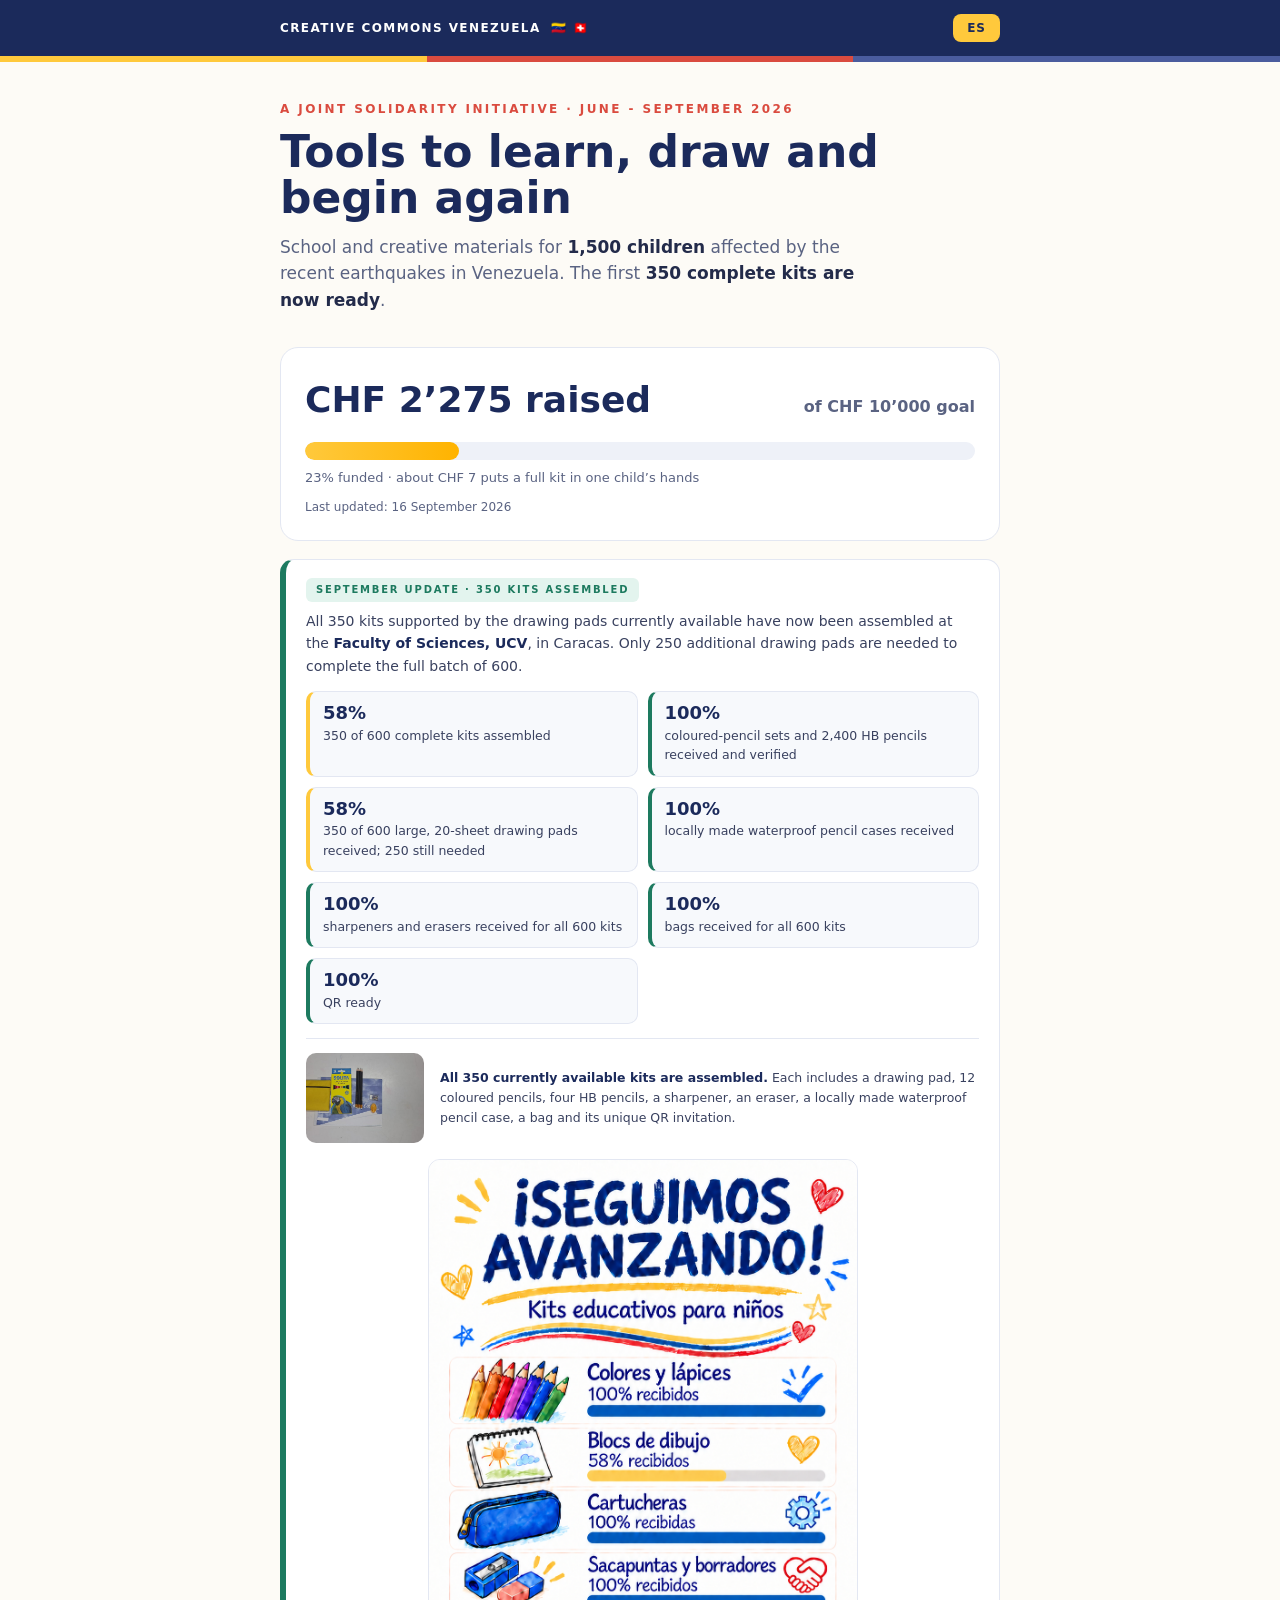
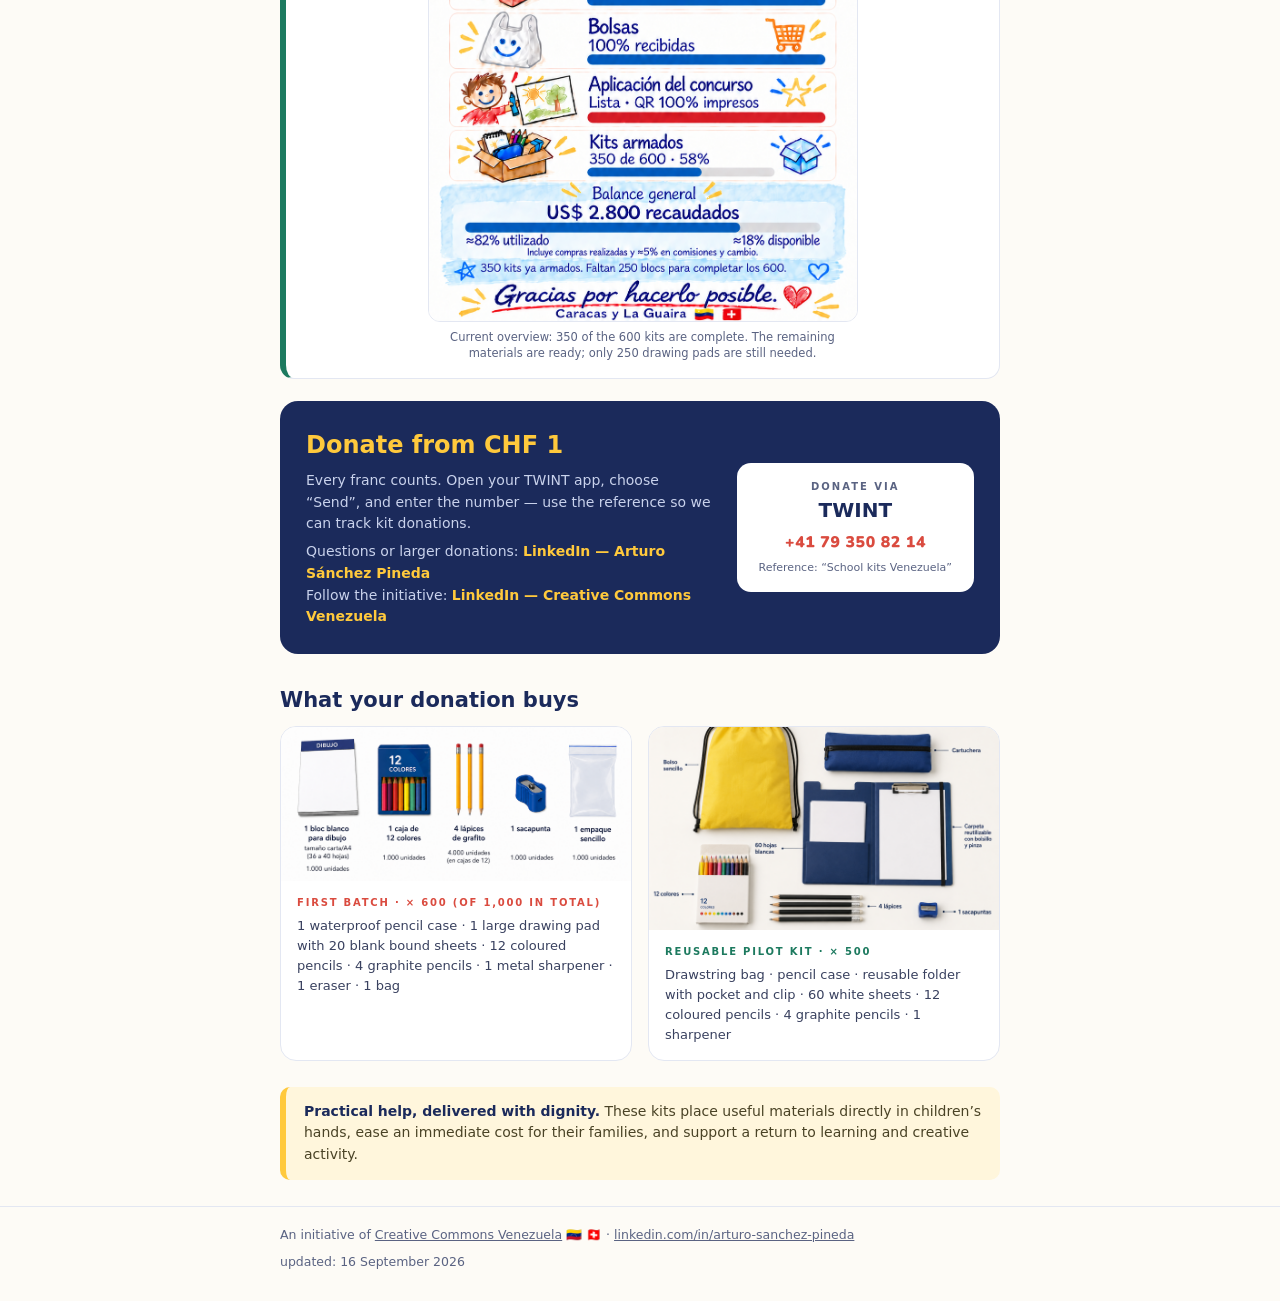
==== commit 2a1bdf51: "Update progress to 350 completed kits" ====
--- a/index.html
+++ b/index.html
@@ -4,7 +4,7 @@
 <meta charset="utf-8">
 <meta name="viewport" content="width=device-width, initial-scale=1">
 <title>School kits for Venezuela — Donate</title>
-<meta name="description" content="Help deliver 1,500 school and drawing kits to children affected by the earthquakes in Venezuela, before the school year restarts on 15 September.">
+<meta name="description" content="Help deliver school and drawing kits to children affected by the earthquakes in Venezuela. The first 350 kits are complete, with 250 drawing pads still needed for the current batch.">
 <style>
   :root{
     --navy:#1B2A5B; --ink:#232B4A; --yellow:#FFC93C; --red:#DA4B3F;
@@ -112,7 +112,7 @@
   <div class="hero">
     <div class="eyebrow" data-i18n="eyebrow">A joint solidarity initiative · June - September 2026</div>
     <h1 data-i18n="title">Tools to learn, draw and begin again</h1>
-    <p class="lede" data-i18n="lede">School and creative materials for <b>1,500 children</b> affected by the recent earthquakes in Venezuela — delivered <b>before the school year restarts on 15 September</b>.</p>
+    <p class="lede" data-i18n="lede">School and creative materials for <b>1,500 children</b> affected by the recent earthquakes in Venezuela. The first <b>350 complete kits are now ready</b>.</p>
   </div>
 
   <div class="progress-card">
@@ -127,24 +127,24 @@
   </div>
 
   <div class="status-card">
-    <span class="badge" data-i18n="status_badge">September update · first 100 kits assembled</span>
-    <p data-i18n="status_p">The first 100 of the 600-kit batch have now been assembled at the <b>Faculty of Sciences, UCV</b>, in Caracas. Assembly continues as the remaining bags and drawing pads are secured.</p>
+    <span class="badge" data-i18n="status_badge">September update · 350 kits assembled</span>
+    <p data-i18n="status_p">All 350 kits supported by the drawing pads currently available have now been assembled at the <b>Faculty of Sciences, UCV</b>, in Caracas. Only 250 additional drawing pads are needed to complete the full batch of 600.</p>
     <div class="status-grid">
-      <div class="status-item done"><strong>17%</strong><span data-i18n="status_assembled">100 of 600 complete kits assembled</span></div>
+      <div class="status-item moving"><strong>58%</strong><span data-i18n="status_assembled">350 of 600 complete kits assembled</span></div>
       <div class="status-item done"><strong>100%</strong><span data-i18n="status_colours">coloured-pencil sets and 2,400 HB pencils received and verified</span></div>
       <div class="status-item moving"><strong>58%</strong><span data-i18n="status_blocks">350 of 600 large, 20-sheet drawing pads received; 250 still needed</span></div>
-      <div class="status-item moving"><strong>78%</strong><span data-i18n="status_cases_short">locally made waterproof pencil cases received</span></div>
+      <div class="status-item done"><strong>100%</strong><span data-i18n="status_cases_short">locally made waterproof pencil cases received</span></div>
       <div class="status-item done"><strong>100%</strong><span data-i18n="status_sharpeners">sharpeners and erasers received for all 600 kits</span></div>
-      <div class="status-item moving"><strong>17%</strong><span data-i18n="status_bags">bags acquired for the first 100 kits; 500 still needed</span></div>
-      <div class="status-item moving"><strong data-i18n="status_developing">External testing</strong><span data-i18n="status_contest">the secure QR drawing form is now being tested by external participants; access to the form has been confirmed</span></div>
+      <div class="status-item done"><strong>100%</strong><span data-i18n="status_bags">bags received for all 600 kits</span></div>
+      <div class="status-item done"><strong>100%</strong><span data-i18n="status_developing">QR ready</strong><span data-i18n="status_contest">the secure drawing form is ready and all 600 unique QR codes have been printed</span></div>
     </div>
     <div class="cartuchera-update">
       <img src="kit-assembly-100.jpg" alt="Educational kit assembled at UCV in Caracas">
-      <p data-i18n="status_cases"><b>100 complete kits are already assembled.</b> The real kit includes a drawing pad, 12 coloured pencils, four HB pencils, a sharpener, an eraser and a locally made waterproof pencil case. Assembly resumes Friday as more bags become available.</p>
+      <p data-i18n="status_cases"><b>All 350 currently available kits are assembled.</b> Each includes a drawing pad, 12 coloured pencils, four HB pencils, a sharpener, an eraser, a locally made waterproof pencil case, a bag and its unique QR invitation.</p>
     </div>
     <figure class="progress-visual">
-      <img src="progress-overview-september-v2.png" alt="Updated illustrated progress overview for the educational-kit project">
-      <figcaption data-i18n="status_visual_caption">Current overview: 100 of the first 600 kits are assembled, with work continuing on the remaining drawing pads and bags.</figcaption>
+      <img src="progress-overview-september-16.png" alt="Illustrated progress overview showing 350 of 600 educational kits assembled">
+      <figcaption data-i18n="status_visual_caption">Current overview: 350 of the 600 kits are complete. The remaining materials are ready; only 250 drawing pads are still needed.</figcaption>
     </figure>
   </div>
 
@@ -198,7 +198,7 @@
 <footer>
   <div class="wrap" style="display:flex;justify-content:space-between;flex-wrap:wrap;gap:8px;">
     <span><span data-i18n="footer1">An initiative of Creative Commons Venezuela 🇻🇪 🇨🇭</span> · <a href="https://www.linkedin.com/in/arturo-sanchez-pineda/" target="_blank" rel="noopener" style="color:inherit;">linkedin.com/in/arturo-sanchez-pineda</a></span>
-    <span data-i18n="footer2">updated: 11 September 2026</span>
+    <span data-i18n="footer2">updated: 16 September 2026</span>
   </div>
 </footer>
 
@@ -211,7 +211,7 @@
    ============================================================ */
 const RAISED_CHF  = 2275;
 const GOAL_CHF    = 10000;
-const LAST_UPDATE = { en: "11 September 2026", es: "11 de septiembre de 2026" };
+const LAST_UPDATE = { en: "16 September 2026", es: "16 de septiembre de 2026" };
 /* ============================================================
    FX fallback (used if the live rate fetch fails). The Spanish
    view converts CHF to real EUR/USD with the ECB rate, fetched
@@ -224,23 +224,23 @@
     org1: "Creative Commons Venezuela",
     eyebrow: "A joint solidarity initiative · June - September 2026",
     title: "Tools to learn, draw and begin again",
-    lede: "School and creative materials for <b>1,500 children</b> affected by the recent earthquakes in Venezuela — delivered <b>before the school year restarts on 15 September</b>.",
+    lede: "School and creative materials for <b>1,500 children</b> affected by the recent earthquakes in Venezuela. The first <b>350 complete kits are now ready</b>.",
     pct_line: "% funded · about CHF 7 puts a full kit in one child’s hands",
     fx_note: "",
     updated_label: "Last updated:",
-    status_badge: "September update · first 100 kits assembled",
-    status_p: "The first 100 of the 600-kit batch have now been assembled at the <b>Faculty of Sciences, UCV</b>, in Caracas. Assembly continues as the remaining bags and drawing pads are secured.",
-    status_assembled: "100 of 600 complete kits assembled",
+    status_badge: "September update · 350 kits assembled",
+    status_p: "All 350 kits supported by the drawing pads currently available have now been assembled at the <b>Faculty of Sciences, UCV</b>, in Caracas. Only 250 additional drawing pads are needed to complete the full batch of 600.",
+    status_assembled: "350 of 600 complete kits assembled",
     status_colours: "coloured-pencil sets and 2,400 HB pencils received and verified",
     status_blocks: "350 of 600 large, 20-sheet drawing pads received; 250 still needed",
     status_cases_short: "locally made waterproof pencil cases received",
     status_sharpeners: "sharpeners and erasers received for all 600 kits",
     status_pending: "Pending",
-    status_bags: "bags acquired for the first 100 kits; 500 still needed",
-    status_developing: "External testing",
-    status_contest: "the secure QR drawing form is now being tested by external participants; access to the form has been confirmed",
-    status_cases: "<b>100 complete kits are already assembled.</b> The real kit includes a drawing pad, 12 coloured pencils, four HB pencils, a sharpener, an eraser and a locally made waterproof pencil case. Assembly resumes Friday as more bags become available.",
-    status_visual_caption: "Current overview: 100 of the first 600 kits are assembled, with work continuing on the remaining drawing pads and bags.",
+    status_bags: "bags received for all 600 kits",
+    status_developing: "QR ready",
+    status_contest: "the secure drawing form is ready and all 600 unique QR codes have been printed",
+    status_cases: "<b>All 350 currently available kits are assembled.</b> Each includes a drawing pad, 12 coloured pencils, four HB pencils, a sharpener, an eraser, a locally made waterproof pencil case, a bag and its unique QR invitation.",
+    status_visual_caption: "Current overview: 350 of the 600 kits are complete. The remaining materials are ready; only 250 drawing pads are still needed.",
     donate_h: "Donate from CHF 1",
     donate_p: "Every franc counts. Open your TWINT app, choose “Send”, and enter the number — use the reference so we can track kit donations.",
     local_currency: "",
@@ -250,14 +250,14 @@
     ref: "Reference: “School kits Venezuela”",
     buys_h: "What your donation buys",
     kit1_tag: "First batch · × 600 (of 1,000 in total)",
-    kit1_p: "1 waterproof pencil case · 1 large drawing pad with 20 blank bound sheets · 12 coloured pencils · 4 graphite pencils · 1 metal sharpener",
+    kit1_p: "1 waterproof pencil case · 1 large drawing pad with 20 blank bound sheets · 12 coloured pencils · 4 graphite pencils · 1 metal sharpener · 1 eraser · 1 bag",
     kit2_tag: "Reusable pilot kit · × 500",
     kit2_p: "Drawstring bag · pencil case · reusable folder with pocket and clip · 60 white sheets · 12 coloured pencils · 4 graphite pencils · 1 sharpener",
     note: "<b>Practical help, delivered with dignity.</b> These kits place useful materials directly in children’s hands, ease an immediate cost for their families, and support a return to learning and creative activity.",
     poster_link: "Download the campaign poster (PDF)",
     poster_tail: "— print it, share it, hang it up.",
     footer1: "An initiative of <a href='https://www.linkedin.com/company/creative-commons-venezuela/' target='_blank' rel='noopener' style='color:inherit;'>Creative Commons Venezuela</a> 🇻🇪 🇨🇭",
-    footer2: "updated: 11 September 2026",
+    footer2: "updated: 16 September 2026",
     poster_href: "cc-venezuela-switzerland-school-kits-poster.pdf",
     html_title: "School kits for Venezuela — Donate",
     raised_txt: n => "CHF " + n.toLocaleString("de-CH") + " raised",
@@ -268,23 +268,23 @@
     org1: "Creative Commons Venezuela",
     eyebrow: "Una iniciativa solidaria conjunta · Junio - septiembre de 2026",
     title: "Herramientas para aprender, dibujar y volver a empezar",
-    lede: "Material escolar y creativo para <b>1.500 niñas y niños</b> afectados por los recientes terremotos en Venezuela — entregado <b>antes del reinicio del año escolar el 15 de septiembre</b>.",
+    lede: "Material escolar y creativo para <b>1.500 niñas y niños</b> afectados por los recientes terremotos en Venezuela. Los primeros <b>350 kits completos ya están listos</b>.",
     pct_line: "% de la meta · unos 7 € ponen un kit completo en las manos de un niño",
     fx_note: "", // set dynamically with the live rate
     updated_label: "Última actualización:",
-    status_badge: "Actualización de septiembre · primeros 100 kits armados",
-    status_p: "Ya están armados los primeros 100 de la tanda de 600 kits en la <b>Facultad de Ciencias de la UCV</b>, en Caracas. El armado continúa mientras conseguimos las bolsas y los blocs de dibujo restantes.",
-    status_assembled: "100 de 600 kits completos ya armados",
+    status_badge: "Actualización de septiembre · 350 kits armados",
+    status_p: "Ya terminamos los 350 kits que permiten los blocs disponibles, armados en la <b>Facultad de Ciencias de la UCV</b>, en Caracas. Solo faltan 250 blocs adicionales para completar la tanda de 600.",
+    status_assembled: "350 de 600 kits completos ya armados",
     status_colours: "cajas de colores y 2.400 lápices HB recibidos y verificados",
     status_blocks: "350 de 600 blocs grandes de 20 hojas recibidos; todavía faltan 250",
     status_cases_short: "cartucheras impermeables de fabricación local recibidas",
     status_sharpeners: "sacapuntas y borradores recibidos para los 600 kits",
     status_pending: "Por adquirir",
-    status_bags: "bolsas adquiridas para los primeros 100 kits; todavía faltan 500",
-    status_developing: "En pruebas externas",
-    status_contest: "el formulario seguro del concurso de dibujo con QR ya está siendo probado por participantes externos; se confirmó el acceso al formulario",
-    status_cases: "<b>Ya están armados 100 kits completos.</b> El kit real incluye un bloc de dibujo, 12 colores, cuatro lápices HB, un sacapuntas, un borrador y una cartuchera impermeable de fabricación local. El armado continuará el viernes cuando haya más bolsas disponibles.",
-    status_visual_caption: "Resumen actual: 100 de los primeros 600 kits ya están armados, y seguimos trabajando en los blocs y las bolsas restantes.",
+    status_bags: "bolsas recibidas para los 600 kits",
+    status_developing: "QR listos",
+    status_contest: "el formulario seguro para compartir los dibujos está listo y los 600 códigos QR únicos ya fueron impresos",
+    status_cases: "<b>Ya están armados los 350 kits actualmente disponibles.</b> Cada uno incluye un bloc, 12 colores, cuatro lápices HB, sacapuntas, borrador, cartuchera impermeable de fabricación local, bolsa y su invitación QR única.",
+    status_visual_caption: "Resumen actual: 350 de los 600 kits están completos. Los demás materiales están listos; solo faltan 250 blocs.",
     donate_h: "Dona desde 1 € / 1 $",
     donate_p: "Cada aporte cuenta, por pequeño que sea. Aceptamos Bizum, efectivo y transferencia — escríbenos y te enviamos los datos en un minuto.",
     local_currency: "¿Quieres ayudar en tu moneda local? Escríbenos por <a href=\"https://www.linkedin.com/in/arturo-sanchez-pineda/\" target=\"_blank\" rel=\"noopener\">LinkedIn</a> y te contamos cómo.",
@@ -294,14 +294,14 @@
     ref: "Referencia: «Kits escolares Venezuela»",
     buys_h: "En qué se convierte tu donación",
     kit1_tag: "Primera tanda · × 600 (de un total de 1.000)",
-    kit1_p: "1 cartuchera impermeable · 1 bloc grande con 20 hojas blancas unidas · 12 colores · 4 lápices de grafito · 1 sacapuntas metálico",
+    kit1_p: "1 cartuchera impermeable · 1 bloc grande con 20 hojas blancas unidas · 12 colores · 4 lápices de grafito · 1 sacapuntas metálico · 1 borrador · 1 bolsa",
     kit2_tag: "Kit piloto reutilizable · × 500",
     kit2_p: "Bolso sencillo · cartuchera · carpeta reutilizable con bolsillo y pinza · 60 hojas blancas · 12 colores · 4 lápices de grafito · 1 sacapuntas",
     note: "<b>Ayuda práctica, entregada con dignidad.</b> Estos kits ponen materiales útiles directamente en las manos de los niños, alivian un gasto inmediato para sus familias y apoyan el regreso al aprendizaje y a la actividad creativa.",
     poster_link: "Descarga el cartel de la campaña (PDF)",
     poster_tail: "— imprímelo, compártelo, cuélgalo.",
     footer1: "Una iniciativa de <a href='https://www.linkedin.com/company/creative-commons-venezuela/' target='_blank' rel='noopener' style='color:inherit;'>Creative Commons Venezuela</a> 🇻🇪 🇨🇭",
-    footer2: "actualizado: 11 de septiembre de 2026",
+    footer2: "actualizado: 16 de septiembre de 2026",
     poster_href: "cartel-kits-escolares-venezuela-suiza.pdf",
     html_title: "Kits escolares para Venezuela — Dona",
     raised_txt: n => "≈ " + toEUR(n) + " € · " + toUSD(n) + " $ recaudados",
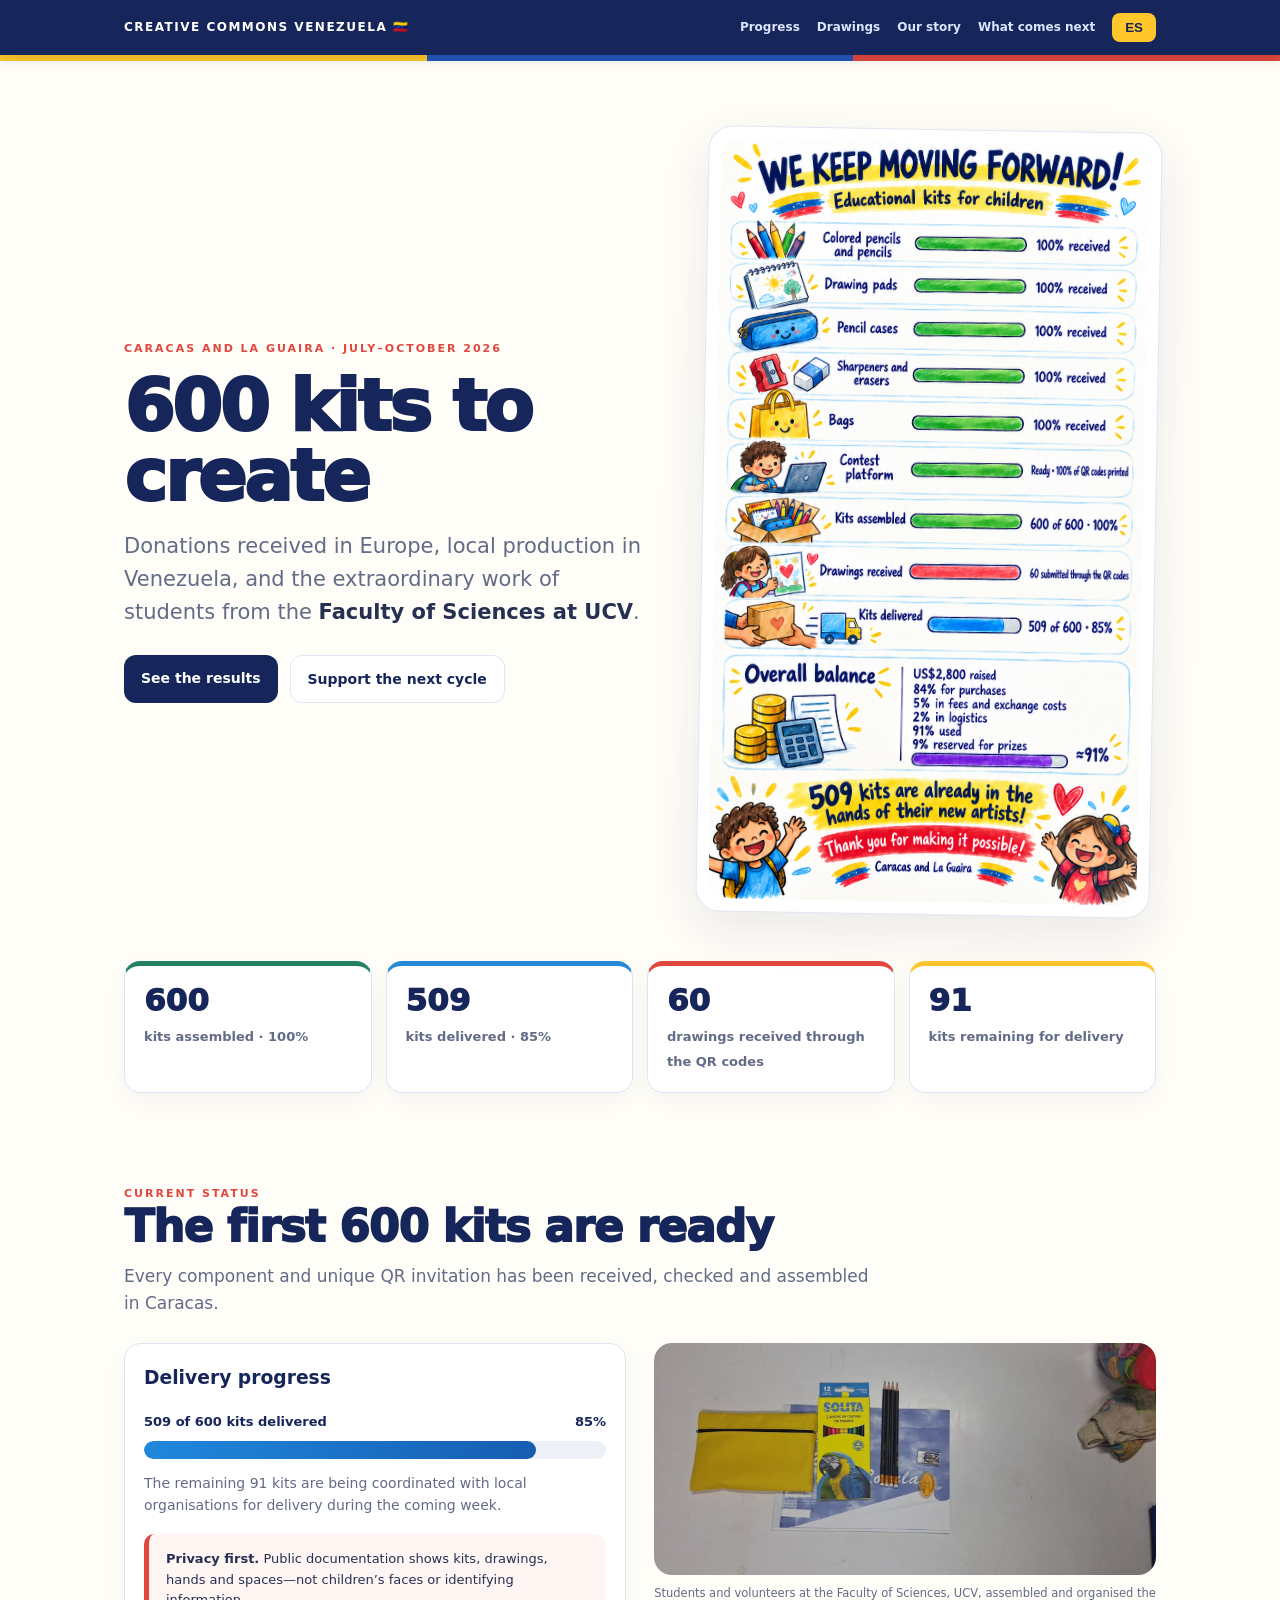
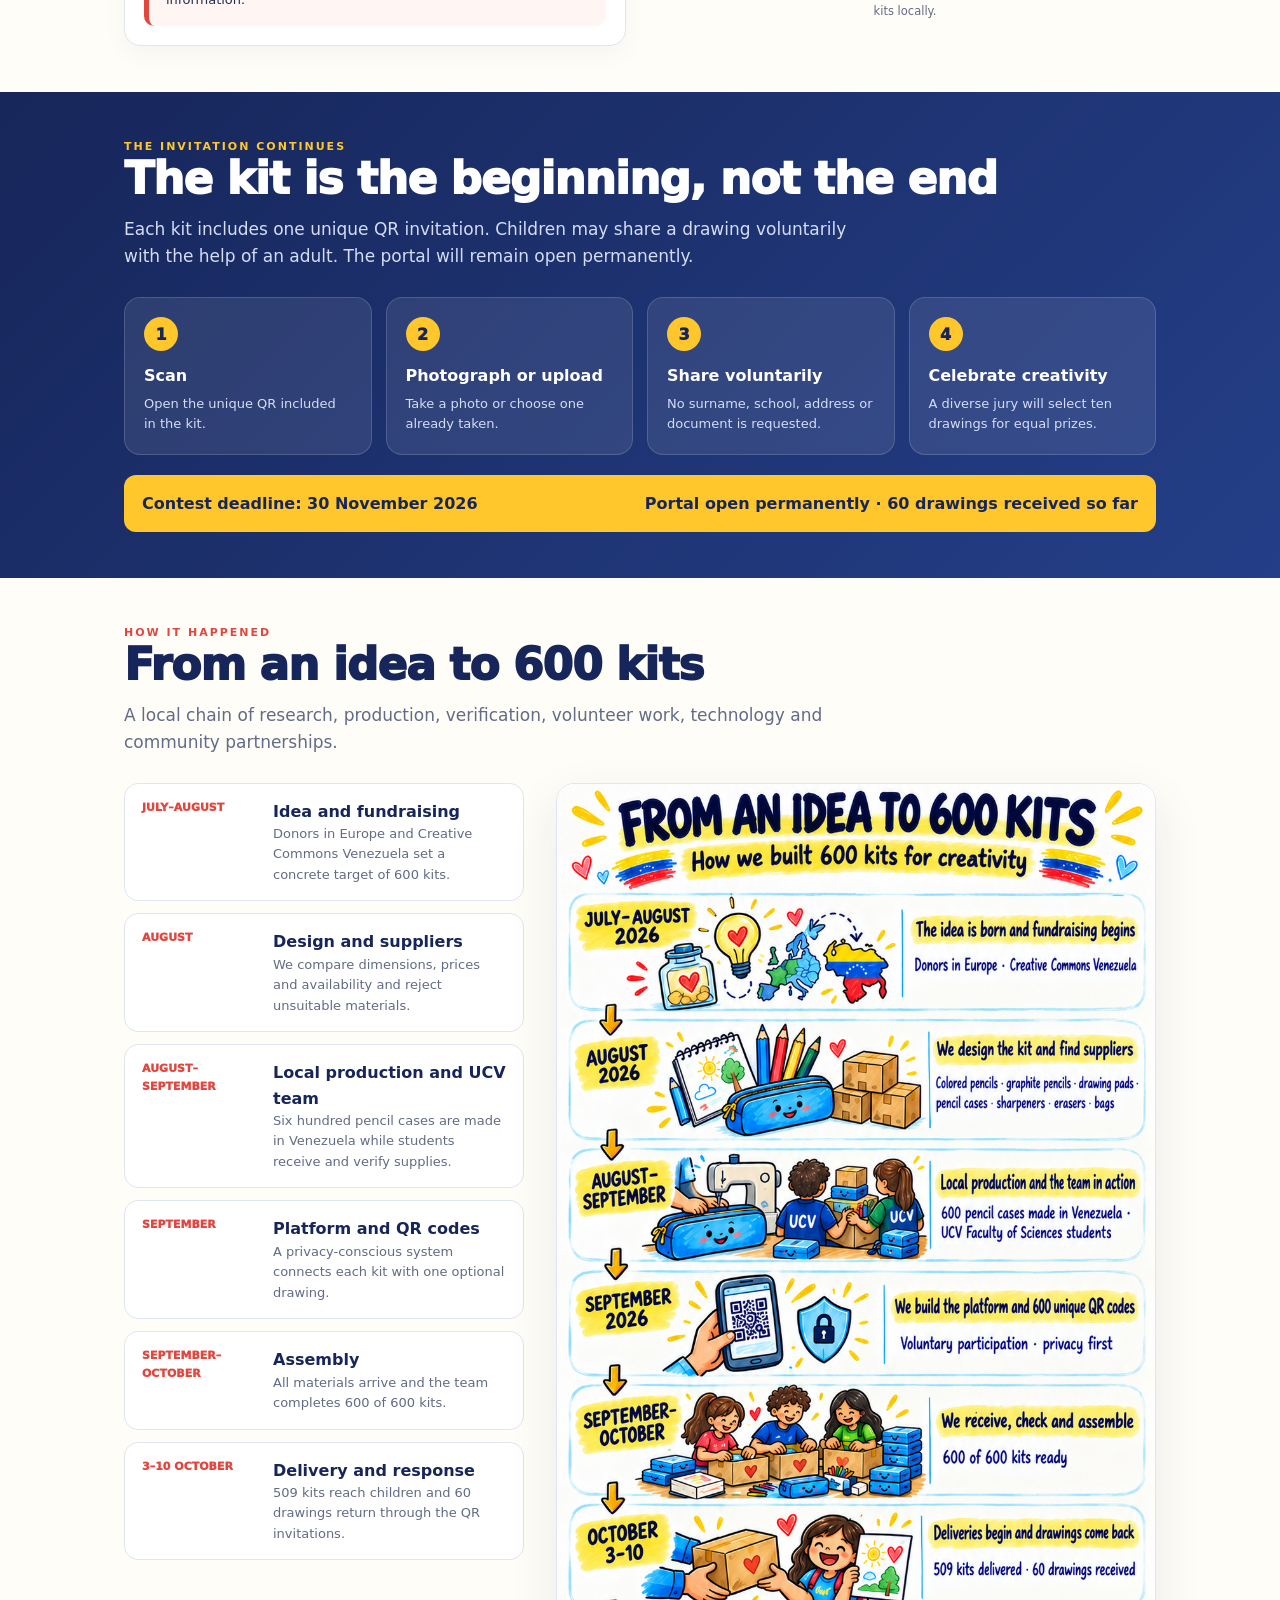
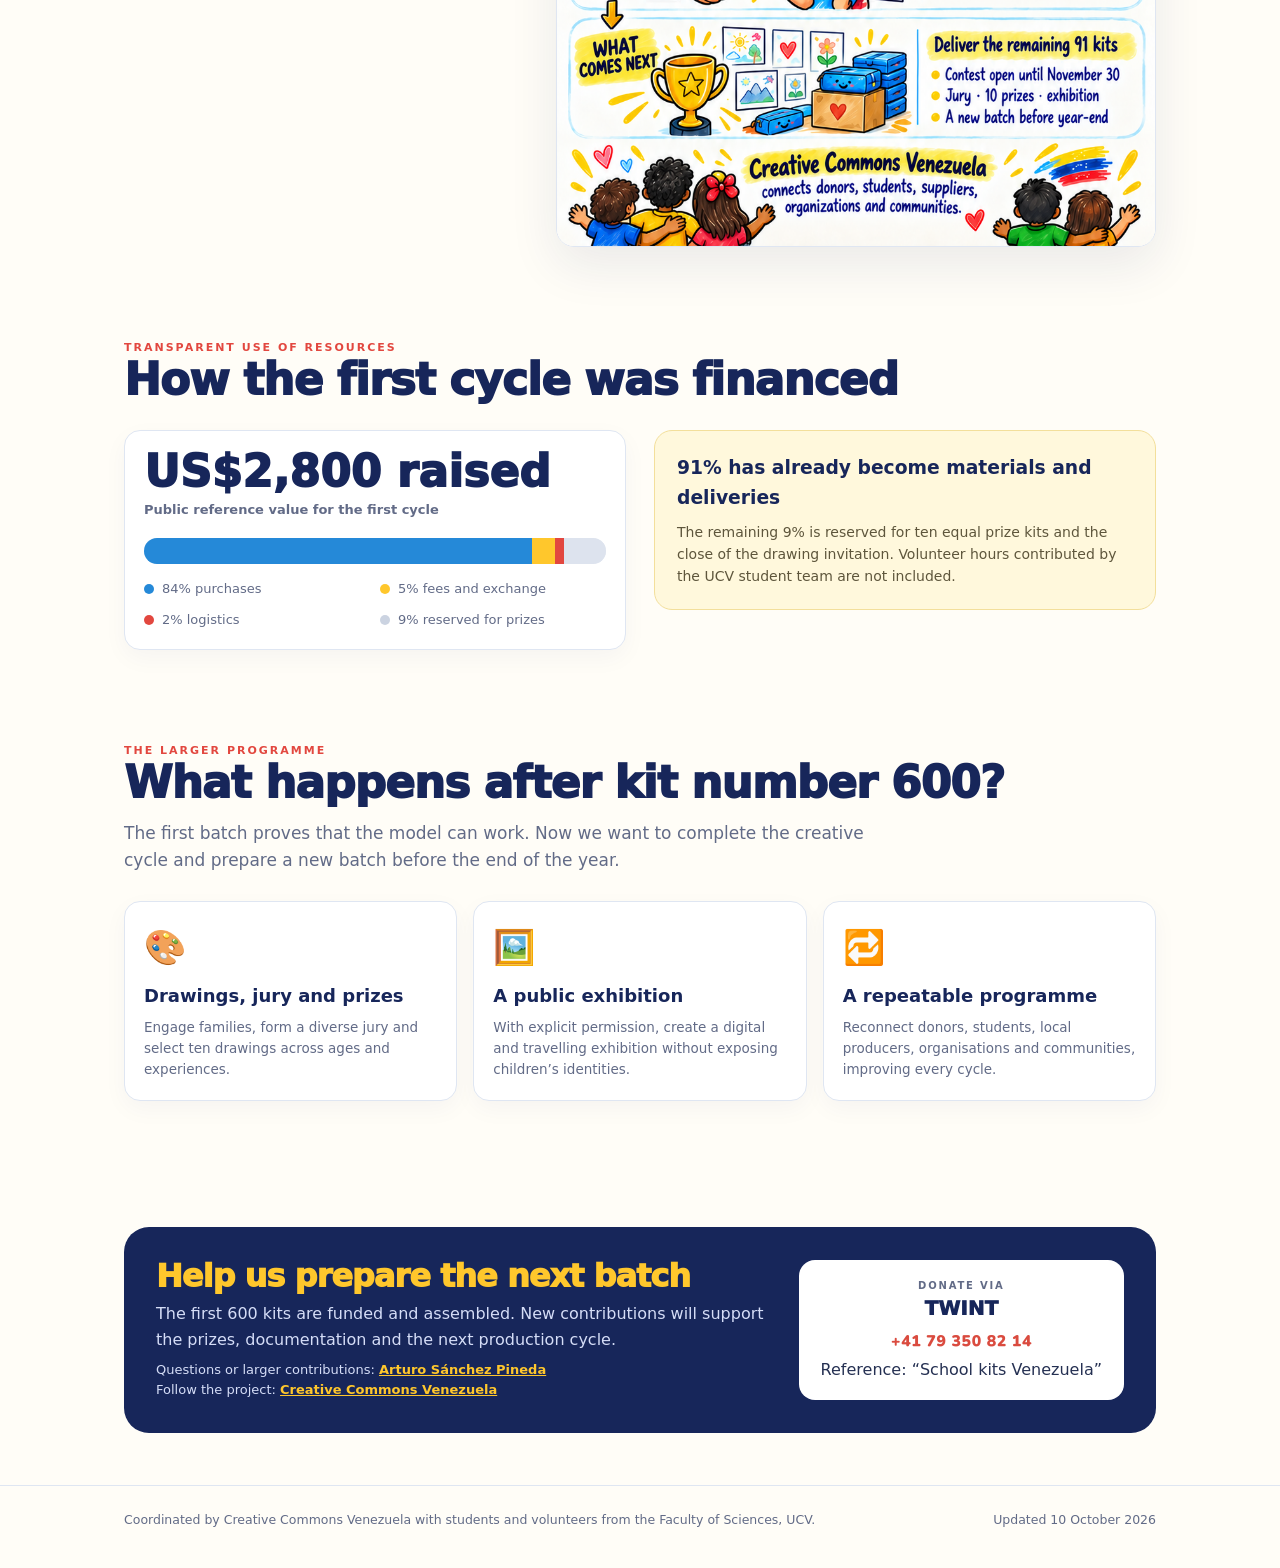
==== commit dc05d99f: "Update project: 600 assembled and 509 delivered" ====
--- a/index.html
+++ b/index.html
@@ -1,373 +1,42 @@
-<!DOCTYPE html>
+<!doctype html>
 <html lang="en">
 <head>
-<meta charset="utf-8">
-<meta name="viewport" content="width=device-width, initial-scale=1">
-<title>School kits for Venezuela — Donate</title>
-<meta name="description" content="Help deliver school and drawing kits to children affected by the earthquakes in Venezuela. The first 350 kits are complete, with 250 drawing pads still needed for the current batch.">
+<meta charset="utf-8"><meta name="viewport" content="width=device-width,initial-scale=1"><meta name="theme-color" content="#17265a">
+<title>600 kits to create — Creative Commons Venezuela</title>
+<meta name="description" content="600 educational kits assembled in Venezuela: 509 delivered and 60 drawings received.">
+<meta property="og:title" content="600 kits to create — Creative Commons Venezuela"><meta property="og:description" content="From donations and local production to 600 assembled kits, 509 deliveries and 60 drawings."><meta property="og:image" content="status-509-delivered-en.png">
 <style>
-  :root{
-    --navy:#1B2A5B; --ink:#232B4A; --yellow:#FFC93C; --red:#DA4B3F;
-    --paper:#FDFBF6; --muted:#5A6382; --line:#E3E7F2;
-  }
-  *{margin:0;padding:0;box-sizing:border-box;}
-  body{font-family:"Nunito Sans","Segoe UI",system-ui,-apple-system,sans-serif;background:var(--paper);color:var(--ink);line-height:1.55;}
-  .wrap{max-width:760px;margin:0 auto;padding:0 20px;}
-
-  header{background:var(--navy);color:#fff;padding:14px 0;}
-  header .wrap{display:flex;align-items:center;justify-content:space-between;gap:10px;flex-wrap:wrap;font-weight:800;font-size:12px;letter-spacing:1.4px;text-transform:uppercase;}
-  header .orgs{display:flex;align-items:center;gap:10px;flex-wrap:wrap;}
-  header .plus{color:var(--yellow);font-weight:900;}
-  .lang-btn{background:var(--yellow);color:var(--navy);border:none;border-radius:8px;font-weight:900;font-size:12px;letter-spacing:1px;padding:7px 14px;cursor:pointer;font-family:inherit;}
-  .lang-btn:hover{filter:brightness(1.05);}
-  .tri{height:6px;display:flex;}
-  .tri span{flex:1;}
-  .tri span:nth-child(1){background:var(--yellow);}
-  .tri span:nth-child(2){background:var(--red);}
-  .tri span:nth-child(3){background:#4A5C9E;}
-
-  .hero{padding:38px 0 8px;}
-  .eyebrow{color:var(--red);font-weight:800;font-size:12px;letter-spacing:2.4px;text-transform:uppercase;}
-  h1{font-size:clamp(30px,6vw,44px);font-weight:900;color:var(--navy);line-height:1.06;margin:10px 0 12px;}
-  .lede{color:var(--muted);font-size:17px;max-width:600px;}
-  .lede b{color:var(--ink);}
-
-  .progress-card{background:#fff;border:1.5px solid var(--line);border-radius:18px;padding:24px;margin:26px 0;}
-  .amounts{display:flex;justify-content:space-between;align-items:baseline;flex-wrap:wrap;gap:6px;}
-  .raised{font-weight:900;font-size:clamp(26px,5vw,36px);color:var(--navy);}
-  .goal{color:var(--muted);font-weight:700;}
-  .bar{height:18px;background:#EEF1F8;border-radius:10px;margin:14px 0 8px;overflow:hidden;}
-  .fill{height:100%;width:0;background:linear-gradient(90deg,var(--yellow),#FFB300);border-radius:10px;transition:width 1.2s ease;}
-  .pct{font-size:13px;color:var(--muted);}
-  .fx-note{font-size:11.5px;color:var(--muted);margin-top:6px;font-style:italic;display:none;}
-  .updated{font-size:12px;color:var(--muted);margin-top:10px;}
-
-  .status-card{background:#fff;border:1.5px solid var(--line);border-left:6px solid #1D7A5F;border-radius:14px;padding:16px 20px;margin:-8px 0 22px;}
-  .status-card .badge{display:inline-block;background:#E3F4EE;color:#1D7A5F;font-weight:800;font-size:10px;letter-spacing:1.8px;text-transform:uppercase;border-radius:6px;padding:4px 10px;margin-bottom:8px;}
-  .status-card p{font-size:14px;color:#39415F;line-height:1.6;}
-  .status-card b{color:var(--navy);}
-  .status-grid{display:grid;grid-template-columns:1fr 1fr;gap:10px;margin-top:14px;}
-  .status-item{background:#F7F9FC;border:1px solid var(--line);border-radius:10px;padding:11px 13px;font-size:12.5px;color:#39415F;}
-  .status-item strong{display:block;color:var(--navy);font-size:18px;line-height:1.15;margin-bottom:2px;}
-  .status-item.done{border-left:4px solid #1D7A5F;}
-  .status-item.moving{border-left:4px solid var(--yellow);}
-  .status-item.pending{border-left:4px solid var(--red);}
-  .cartuchera-update{display:flex;gap:16px;align-items:center;margin-top:14px;padding-top:14px;border-top:1px solid var(--line);}
-  .cartuchera-update img{width:118px;height:90px;object-fit:cover;border-radius:10px;background:#EEF1F8;}
-  .cartuchera-update p{font-size:12.5px;}
-  .progress-visual{margin:16px auto 0;max-width:430px;text-align:center;}
-  .progress-visual img{display:block;width:100%;height:auto;border-radius:12px;border:1px solid var(--line);}
-  .progress-visual figcaption{margin-top:7px;color:var(--muted);font-size:11.5px;line-height:1.45;}
-  @media(max-width:520px){.status-grid{grid-template-columns:1fr}.cartuchera-update{align-items:flex-start}.cartuchera-update img{width:96px;height:82px;}}
-  .donate-box{background:var(--navy);border-radius:18px;padding:26px;color:#fff;display:flex;gap:24px;align-items:center;flex-wrap:wrap;margin:10px 0 30px;}
-  .donate-box .left{flex:1;min-width:220px;}
-  .donate-box h2{color:var(--yellow);font-size:24px;font-weight:900;}
-  .donate-box p{color:#C9D2EC;font-size:14px;margin-top:6px;}
-  .donate-box .contact a{color:var(--yellow);font-weight:800;text-decoration:none;}
-  .donate-box .contact a:hover{text-decoration:underline;}
-  .paycard{background:#fff;border-radius:14px;padding:16px 22px;text-align:center;color:var(--ink);min-width:230px;}
-  .paycard .via{font-size:10px;font-weight:800;letter-spacing:2px;text-transform:uppercase;color:var(--muted);}
-  .paycard .tw{font-weight:900;font-size:20px;color:var(--navy);}
-  .paycard .num{margin-top:4px;}
-  .paycard .methods{font-weight:900;font-size:17px;color:var(--navy);margin-top:4px;line-height:1.4;}
-  .paycard .mailme{font-weight:800;font-size:13px;margin-top:6px;}
-  .paycard .mailme a{color:var(--red);}
-  .paycard .ref{font-size:11px;color:var(--muted);margin-top:5px;}
-
-  h3{color:var(--navy);font-weight:900;font-size:21px;margin:26px 0 10px;}
-  .kits{display:grid;grid-template-columns:1fr 1fr;gap:16px;}
-  @media(max-width:620px){.kits{grid-template-columns:1fr;}}
-  .kit{background:#fff;border:1.5px solid var(--line);border-radius:16px;overflow:hidden;}
-  .kit img{width:100%;display:block;background:#F7F8FB;}
-  .kit .body{padding:14px 16px;}
-  .kit .tag{font-size:10px;font-weight:800;letter-spacing:1.8px;text-transform:uppercase;}
-  .kit.basic .tag{color:var(--red);}
-  .kit.reuse .tag{color:#1D7A5F;}
-  .kit p{font-size:13px;color:#39415F;margin-top:5px;}
-  .kit-piece{min-height:82px;background:#fff;border:1px solid var(--line);border-radius:12px;padding:10px 8px;display:flex;flex-direction:column;align-items:center;justify-content:center;text-align:center;color:var(--navy);font-size:12px;font-weight:800;}
-  .kit-piece .icon{font-size:30px;line-height:1.1;margin-bottom:5px;}
-  .kit-piece:last-child{grid-column:1 / -1;}
-
-  .note{background:#FFF6DC;border-left:6px solid var(--yellow);border-radius:10px;padding:14px 18px;font-size:14px;color:#4A4326;margin:26px 0;}
-  .note b{color:var(--navy);}
-
-  footer{border-top:1.5px solid var(--line);padding:18px 0 30px;color:var(--muted);font-size:12.5px;}
+:root{--navy:#17265a;--ink:#253052;--yellow:#ffc72c;--red:#e2473f;--blue:#2589d8;--green:#248264;--paper:#fffdf7;--muted:#626b87;--line:#dfe6f2;--shadow:0 18px 50px #17265a17}*{box-sizing:border-box;margin:0;padding:0}html{scroll-behavior:smooth}body{font-family:"Nunito Sans","Segoe UI",system-ui,sans-serif;background:var(--paper);color:var(--ink);line-height:1.58}img{max-width:100%}a{color:inherit}.wrap{max-width:1080px;margin:auto;padding:0 24px}.top{background:var(--navy);color:#fff;padding:13px 0;position:sticky;top:0;z-index:10;box-shadow:0 3px 18px #0002}.top .wrap,.nav{display:flex;align-items:center;justify-content:space-between;gap:17px}.brand{text-decoration:none;font-size:12px;font-weight:900;letter-spacing:1.5px;text-transform:uppercase}.nav a{text-decoration:none;color:#dce4ff;font-size:12px;font-weight:800}.nav a:hover{color:var(--yellow)}.lang{border:0;border-radius:8px;background:var(--yellow);color:var(--navy);font-weight:900;padding:7px 13px;cursor:pointer}.tri{height:6px;background:linear-gradient(90deg,var(--yellow) 0 33.33%,#2457bb 33.33% 66.66%,var(--red) 66.66%)}
+.hero{padding:68px 0 38px}.hero-grid{display:grid;grid-template-columns:1.08fr .92fr;align-items:center;gap:46px}.eyebrow,.label{color:var(--red);font-size:11px;font-weight:900;letter-spacing:2px;text-transform:uppercase}h1{font-size:clamp(42px,7vw,72px);line-height:.98;color:var(--navy);margin:13px 0 18px;font-weight:950;letter-spacing:-2.5px}h2{font-size:clamp(29px,4.5vw,44px);line-height:1.08;color:var(--navy);font-weight:950;letter-spacing:-1px}h3{color:var(--navy)}.lede,.intro{font-size:clamp(17px,2vw,21px);color:var(--muted);max-width:760px}.lede strong{color:var(--ink)}.actions{display:flex;gap:12px;flex-wrap:wrap;margin-top:26px}.btn{display:inline-flex;text-decoration:none;border-radius:12px;padding:12px 17px;font-weight:900;font-size:14px}.primary{background:var(--navy);color:#fff}.secondary{background:#fff;color:var(--navy);border:1.5px solid var(--line)}.hero-art{background:#fff;border:1.5px solid var(--line);border-radius:24px;padding:12px;box-shadow:var(--shadow);transform:rotate(1deg)}.hero-art img{display:block;border-radius:16px;width:100%}
+.stats{display:grid;grid-template-columns:repeat(4,1fr);gap:14px;margin:8px 0 46px}.stat,.panel,.card{background:#fff;border:1.5px solid var(--line);border-radius:16px;padding:19px;box-shadow:0 8px 24px #17265a0a}.stat strong{display:block;color:var(--navy);font-size:31px;line-height:1;font-weight:950;margin-bottom:7px}.stat span{font-size:13px;color:var(--muted);font-weight:750}.green{border-top:5px solid var(--green)}.blue{border-top:5px solid var(--blue)}.red{border-top:5px solid var(--red)}.yellow{border-top:5px solid var(--yellow)}section{padding:46px 0}.intro{font-size:17px;margin-top:13px}.grid2{display:grid;grid-template-columns:1fr 1fr;gap:28px;align-items:start;margin-top:26px}.meter{margin-top:20px}.meter-head{display:flex;justify-content:space-between;gap:12px;font-size:13px;font-weight:850;color:var(--navy);margin-bottom:8px}.bar{height:18px;background:#edf1f7;border-radius:99px;overflow:hidden}.fill{height:100%;border-radius:99px;background:linear-gradient(90deg,#2088dc,#165db2);width:0;transition:width 1s}.privacy{margin-top:18px;background:#fff5f3;border-left:5px solid var(--red);padding:15px 17px;border-radius:10px;font-size:13px}.visual img{display:block;width:100%;border-radius:18px}.caption{font-size:11.5px;color:var(--muted);margin-top:9px;text-align:center}
+.contest{background:linear-gradient(135deg,#17265a,#243f88);color:#fff}.contest h2{color:#fff}.contest .intro{color:#d4dcf6}.steps{display:grid;grid-template-columns:repeat(4,1fr);gap:14px;margin-top:28px}.step{background:#ffffff17;border:1px solid #ffffff26;border-radius:16px;padding:19px}.num{display:grid;place-items:center;width:34px;height:34px;border-radius:50%;background:var(--yellow);color:var(--navy);font-weight:950;margin-bottom:12px}.step h3{font-size:16px;color:#fff;margin-bottom:5px}.step p{font-size:13px;color:#d4dcf6}.deadline{margin-top:20px;padding:16px 18px;border-radius:12px;background:var(--yellow);color:var(--navy);font-weight:900;display:flex;justify-content:space-between;gap:14px;flex-wrap:wrap}
+.timeline{display:grid;grid-template-columns:.8fr 1.2fr;gap:32px;align-items:start;margin-top:27px}.moments{display:grid;gap:12px}.moment{background:#fff;border:1.5px solid var(--line);border-radius:14px;padding:15px 17px;display:grid;grid-template-columns:116px 1fr;gap:15px}.moment time{color:var(--red);font-size:11px;font-weight:950;text-transform:uppercase}.moment b{color:var(--navy);display:block}.moment p{font-size:13px;color:var(--muted)}.timeline-poster{position:sticky;top:82px}.timeline-poster img{display:block;border-radius:18px;border:1.5px solid var(--line);box-shadow:var(--shadow)}
+.money{font-size:44px;font-weight:950;color:var(--navy);line-height:1}.money small{display:block;font-size:13px;color:var(--muted);margin-top:9px;font-weight:750}.segments{height:26px;border-radius:99px;overflow:hidden;display:flex;margin:22px 0 15px;background:#edf1f7}.segments span:nth-child(1){width:84%;background:var(--blue)}.segments span:nth-child(2){width:5%;background:var(--yellow)}.segments span:nth-child(3){width:2%;background:var(--red)}.segments span:nth-child(4){width:9%;background:#dde3ee}.legend{display:grid;grid-template-columns:1fr 1fr;gap:10px}.legend div{font-size:13px;color:var(--muted);display:flex;gap:8px;align-items:center}.dot{width:10px;height:10px;border-radius:50%;flex:none}.finance-note{background:#fff8dc;border-radius:18px;padding:22px;border:1px solid #f3df9b}.finance-note p{font-size:14px;color:#5e563c;margin-top:9px}
+.next{display:grid;grid-template-columns:repeat(3,1fr);gap:16px;margin-top:27px}.card .icon{font-size:34px}.card h3{font-size:18px;margin:8px 0 6px}.card p{font-size:13.5px;color:var(--muted)}.donate{background:var(--navy);color:#fff;border-radius:25px;padding:32px;display:grid;grid-template-columns:1fr auto;gap:28px;align-items:center;margin:34px 0 52px}.donate h2{color:var(--yellow);font-size:32px}.donate p{color:#d5ddf7;margin-top:8px}.pay{background:#fff;color:var(--ink);border-radius:16px;padding:18px 22px;text-align:center;min-width:245px}.pay .via{font-size:10px;color:var(--muted);font-weight:900;letter-spacing:1.8px;text-transform:uppercase}.pay .method{font-size:20px;color:var(--navy);font-weight:950}.contact{font-size:13px}.contact a{color:var(--yellow);font-weight:900}footer{border-top:1.5px solid var(--line);padding:24px 0 38px;color:var(--muted);font-size:12.5px}footer .wrap{display:flex;justify-content:space-between;gap:14px;flex-wrap:wrap}
+@media(max-width:820px){.hero-grid,.grid2,.timeline{grid-template-columns:1fr}.stats,.steps{grid-template-columns:1fr 1fr}.next{grid-template-columns:1fr}.timeline-poster{position:static;max-width:520px;margin:auto}.donate{grid-template-columns:1fr}}@media(max-width:560px){.wrap{padding:0 16px}.nav a{display:none}.hero{padding-top:44px}.stats{gap:9px}.stat{padding:15px}.stat strong{font-size:27px}.steps{grid-template-columns:1fr}.moment{grid-template-columns:1fr;gap:4px}.legend{grid-template-columns:1fr}.timeline-poster{display:none}.donate{padding:24px}.pay{min-width:0}}
 </style>
 </head>
 <body>
+<header class="top"><div class="wrap"><a class="brand" href="#top">Creative Commons Venezuela 🇻🇪</a><nav class="nav"><a href="#progress" data-i18n="nav_progress">Progress</a><a href="#drawings" data-i18n="nav_drawings">Drawings</a><a href="#story" data-i18n="nav_story">Our story</a><a href="#next" data-i18n="nav_next">What comes next</a><button class="lang" id="lang">ES</button></nav></div></header><div class="tri"></div>
+<main id="top">
+<section class="hero"><div class="wrap hero-grid"><div><div class="eyebrow" data-i18n="eyebrow">Caracas and La Guaira · July–October 2026</div><h1 data-i18n="title">600 kits to create</h1><p class="lede" data-i18n="lede">Donations received in Europe, local production in Venezuela, and the extraordinary work of students from the <strong>Faculty of Sciences at UCV</strong>.</p><div class="actions"><a class="btn primary" href="#progress" data-i18n="see">See the results</a><a class="btn secondary" href="#support" data-i18n="support">Support the next cycle</a></div></div><figure class="hero-art"><img id="status-img" src="status-509-delivered-en.png" alt="Project status poster"></figure></div></section>
+<div class="wrap"><div class="stats"><div class="stat green"><strong>600</strong><span data-i18n="s1">kits assembled · 100%</span></div><div class="stat blue"><strong>509</strong><span data-i18n="s2">kits delivered · 85%</span></div><div class="stat red"><strong>60</strong><span data-i18n="s3">drawings received through the QR codes</span></div><div class="stat yellow"><strong>91</strong><span data-i18n="s4">kits remaining for delivery</span></div></div></div>
 
-<header>
-  <div class="wrap">
-    <div class="orgs">
-      <a href="https://www.linkedin.com/company/creative-commons-venezuela/" target="_blank" rel="noopener" style="color:inherit;text-decoration:none;" data-i18n="org1">Creative Commons Venezuela</a>
-      <span aria-label="Venezuela and Switzerland">🇻🇪 🇨🇭</span>
-    </div>
-    <button class="lang-btn" id="lang-toggle" onclick="toggleLang()">ES</button>
-  </div>
-</header>
-<div class="tri"><span></span><span></span><span></span></div>
+<section id="progress"><div class="wrap"><div class="label" data-i18n="pl">Current status</div><h2 data-i18n="pt">The first 600 kits are ready</h2><p class="intro" data-i18n="pi">Every component and unique QR invitation has been received, checked and assembled in Caracas.</p><div class="grid2"><div class="panel"><h3 data-i18n="dh">Delivery progress</h3><div class="meter"><div class="meter-head"><span data-i18n="dc">509 of 600 kits delivered</span><strong>85%</strong></div><div class="bar"><div class="fill" id="delivery"></div></div></div><p class="intro" style="font-size:14px" data-i18n="dp">The remaining 91 kits are being coordinated with local organisations for delivery during the coming week.</p><div class="privacy" data-i18n="privacy"><strong>Privacy first.</strong> Public documentation shows kits, drawings, hands and spaces—not children’s faces or identifying information.</div></div><figure class="visual"><img src="kit-assembly-100.jpg" alt="Kits assembled at UCV"><figcaption class="caption" data-i18n="cap">Students and volunteers at the Faculty of Sciences, UCV, assembled and organised the kits locally.</figcaption></figure></div></div></section>
 
-<div class="wrap">
+<section id="drawings" class="contest"><div class="wrap"><div class="label" style="color:var(--yellow)" data-i18n="cl">The invitation continues</div><h2 data-i18n="ct">The kit is the beginning, not the end</h2><p class="intro" data-i18n="ci">Each kit includes one unique QR invitation. Children may share a drawing voluntarily with the help of an adult. The portal will remain open permanently.</p><div class="steps"><div class="step"><span class="num">1</span><h3 data-i18n="a1">Scan</h3><p data-i18n="b1">Open the unique QR included in the kit.</p></div><div class="step"><span class="num">2</span><h3 data-i18n="a2">Photograph or upload</h3><p data-i18n="b2">Take a photo or choose one already taken.</p></div><div class="step"><span class="num">3</span><h3 data-i18n="a3">Share voluntarily</h3><p data-i18n="b3">No surname, school, address or document is requested.</p></div><div class="step"><span class="num">4</span><h3 data-i18n="a4">Celebrate creativity</h3><p data-i18n="b4">A diverse jury will select ten drawings for equal prizes.</p></div></div><div class="deadline"><span data-i18n="deadline"><strong>Contest deadline:</strong> 30 November 2026</span><span data-i18n="open">Portal open permanently · 60 drawings received so far</span></div></div></section>
 
-  <div class="hero">
-    <div class="eyebrow" data-i18n="eyebrow">A joint solidarity initiative · June - September 2026</div>
-    <h1 data-i18n="title">Tools to learn, draw and begin again</h1>
-    <p class="lede" data-i18n="lede">School and creative materials for <b>1,500 children</b> affected by the recent earthquakes in Venezuela. The first <b>350 complete kits are now ready</b>.</p>
-  </div>
+<section id="story"><div class="wrap"><div class="label" data-i18n="sl">How it happened</div><h2 data-i18n="st">From an idea to 600 kits</h2><p class="intro" data-i18n="si">A local chain of research, production, verification, volunteer work, technology and community partnerships.</p><div class="timeline"><div class="moments"><article class="moment"><time data-i18n="d1">July–August</time><div><b data-i18n="h1x">Idea and fundraising</b><p data-i18n="p1">Donors in Europe and Creative Commons Venezuela set a concrete target of 600 kits.</p></div></article><article class="moment"><time data-i18n="d2">August</time><div><b data-i18n="h2x">Design and suppliers</b><p data-i18n="p2">We compare dimensions, prices and availability and reject unsuitable materials.</p></div></article><article class="moment"><time data-i18n="d3">August–September</time><div><b data-i18n="h3x">Local production and UCV team</b><p data-i18n="p3">Six hundred pencil cases are made in Venezuela while students receive and verify supplies.</p></div></article><article class="moment"><time data-i18n="d4">September</time><div><b data-i18n="h4x">Platform and QR codes</b><p data-i18n="p4">A privacy-conscious system connects each kit with one optional drawing.</p></div></article><article class="moment"><time data-i18n="d5">September–October</time><div><b data-i18n="h5x">Assembly</b><p data-i18n="p5">All materials arrive and the team completes 600 of 600 kits.</p></div></article><article class="moment"><time data-i18n="d6">3–10 October</time><div><b data-i18n="h6x">Delivery and response</b><p data-i18n="p6">509 kits reach children and 60 drawings return through the QR invitations.</p></div></article></div><figure class="timeline-poster"><img id="chronology-img" src="chronology-es.png" alt="Project chronology poster"></figure></div></div></section>
 
-  <div class="progress-card">
-    <div class="amounts">
-      <div class="raised"><span id="raised-txt"></span></div>
-      <div class="goal"><span id="goal-txt"></span></div>
-    </div>
-    <div class="bar"><div class="fill" id="fill"></div></div>
-    <div class="pct"><span id="pct">0</span><span data-i18n="pct_line">% funded · about CHF 7 puts a full kit in one child’s hands</span></div>
-    <div class="fx-note" id="fx-note" data-i18n="fx_note"></div>
-    <div class="updated"><span data-i18n="updated_label">Last updated:</span> <span id="updated"></span></div>
-  </div>
+<section><div class="wrap"><div class="label" data-i18n="fl">Transparent use of resources</div><h2 data-i18n="ft">How the first cycle was financed</h2><div class="grid2"><div class="panel"><div class="money" data-i18n="money">US$2,800 raised<small>Public reference value for the first cycle</small></div><div class="segments"><span></span><span></span><span></span><span></span></div><div class="legend"><div><i class="dot" style="background:var(--blue)"></i><span data-i18n="f1">84% purchases</span></div><div><i class="dot" style="background:var(--yellow)"></i><span data-i18n="f2">5% fees and exchange</span></div><div><i class="dot" style="background:var(--red)"></i><span data-i18n="f3">2% logistics</span></div><div><i class="dot" style="background:#cbd3e1"></i><span data-i18n="f4">9% reserved for prizes</span></div></div></div><div class="finance-note"><h3 data-i18n="fh">91% has already become materials and deliveries</h3><p data-i18n="fp">The remaining 9% is reserved for ten equal prize kits and the close of the drawing invitation. Volunteer hours contributed by the UCV student team are not included.</p></div></div></div></section>
 
-  <div class="status-card">
-    <span class="badge" data-i18n="status_badge">September update · 350 kits assembled</span>
-    <p data-i18n="status_p">All 350 kits supported by the drawing pads currently available have now been assembled at the <b>Faculty of Sciences, UCV</b>, in Caracas. Only 250 additional drawing pads are needed to complete the full batch of 600.</p>
-    <div class="status-grid">
-      <div class="status-item moving"><strong>58%</strong><span data-i18n="status_assembled">350 of 600 complete kits assembled</span></div>
-      <div class="status-item done"><strong>100%</strong><span data-i18n="status_colours">coloured-pencil sets and 2,400 HB pencils received and verified</span></div>
-      <div class="status-item moving"><strong>58%</strong><span data-i18n="status_blocks">350 of 600 large, 20-sheet drawing pads received; 250 still needed</span></div>
-      <div class="status-item done"><strong>100%</strong><span data-i18n="status_cases_short">locally made waterproof pencil cases received</span></div>
-      <div class="status-item done"><strong>100%</strong><span data-i18n="status_sharpeners">sharpeners and erasers received for all 600 kits</span></div>
-      <div class="status-item done"><strong>100%</strong><span data-i18n="status_bags">bags received for all 600 kits</span></div>
-      <div class="status-item done"><strong>100%</strong><span data-i18n="status_developing">QR ready</strong><span data-i18n="status_contest">the secure drawing form is ready and all 600 unique QR codes have been printed</span></div>
-    </div>
-    <div class="cartuchera-update">
-      <img src="kit-assembly-100.jpg" alt="Educational kit assembled at UCV in Caracas">
-      <p data-i18n="status_cases"><b>All 350 currently available kits are assembled.</b> Each includes a drawing pad, 12 coloured pencils, four HB pencils, a sharpener, an eraser, a locally made waterproof pencil case, a bag and its unique QR invitation.</p>
-    </div>
-    <figure class="progress-visual">
-      <img src="progress-overview-september-16.png" alt="Illustrated progress overview showing 350 of 600 educational kits assembled">
-      <figcaption data-i18n="status_visual_caption">Current overview: 350 of the 600 kits are complete. The remaining materials are ready; only 250 drawing pads are still needed.</figcaption>
-    </figure>
-  </div>
+<section id="next"><div class="wrap"><div class="label" data-i18n="nl">The larger programme</div><h2 data-i18n="nt">What happens after kit number 600?</h2><p class="intro" data-i18n="ni">The first batch proves that the model can work. Now we want to complete the creative cycle and prepare a new batch before the end of the year.</p><div class="next"><article class="card"><div class="icon">🎨</div><h3 data-i18n="n1h">Drawings, jury and prizes</h3><p data-i18n="n1p">Engage families, form a diverse jury and select ten drawings across ages and experiences.</p></article><article class="card"><div class="icon">🖼️</div><h3 data-i18n="n2h">A public exhibition</h3><p data-i18n="n2p">With explicit permission, create a digital and travelling exhibition without exposing children’s identities.</p></article><article class="card"><div class="icon">🔁</div><h3 data-i18n="n3h">A repeatable programme</h3><p data-i18n="n3p">Reconnect donors, students, local producers, organisations and communities, improving every cycle.</p></article></div></div></section>
 
-  <div class="donate-box">
-    <div class="left">
-      <h2 data-i18n="donate_h">Donate from CHF 1</h2>
-      <p data-i18n="donate_p">Every franc counts. Open your TWINT app, choose “Send”, and enter the number — use the reference so we can track kit donations.</p>
-      <p class="contact" id="local-currency" style="display:none;" data-i18n="local_currency"></p>
-      <p class="contact"><span data-i18n="contact_label">Questions or larger donations:</span> <a href="https://www.linkedin.com/in/arturo-sanchez-pineda/" target="_blank" rel="noopener">LinkedIn — Arturo Sánchez Pineda</a><br><span data-i18n="org_follow">Follow the initiative:</span> <a href="https://www.linkedin.com/company/creative-commons-venezuela/" target="_blank" rel="noopener">LinkedIn — Creative Commons Venezuela</a></p>
-    </div>
-    <!-- EN payment card: TWINT -->
-    <div class="paycard" id="pay-en">
-      <div class="via" data-i18n="via">Donate via</div>
-      <div class="tw">TWINT</div>
-      <div class="num"><img src="twint-number.png" alt="TWINT donation number — see campaign poster" style="height:24px;display:block;margin:4px auto 0;"></div>
-      <div class="ref" data-i18n="ref">Reference: “School kits Venezuela”</div>
-    </div>
-    <!-- ES payment card: Bizum / Efectivo / Transferencia -->
-    <div class="paycard" id="pay-es" style="display:none;">
-      <div class="via">Dona mediante</div>
-      <div class="methods">Bizum · Efectivo · Transferencia</div>
-      <div class="mailme">Escríbenos para los datos:<br><a href="https://www.linkedin.com/in/arturo-sanchez-pineda/" target="_blank" rel="noopener">LinkedIn: Arturo Sánchez Pineda</a></div>
-      <div class="ref">Referencia: «Kits escolares Venezuela»</div>
-    </div>
-  </div>
-
-  <h3 data-i18n="buys_h">What your donation buys</h3>
-  <div class="kits">
-    <div class="kit basic">
-      <img src="kit-basic.png" alt="Basic kit contents">
-      <div class="body">
-        <div class="tag" data-i18n="kit1_tag">First batch · × 600 (of 1000 in total)</div>
-        <p data-i18n="kit1_p">1 waterproof pencil case · 1 large drawing pad with 20 blank bound sheets · 12 coloured pencils · 4 graphite pencils · 1 metal sharpener</p>
-      </div>
-    </div>
-    <div class="kit reuse">
-      <img src="kit-reusable.png" alt="Reusable kit contents">
-      <div class="body">
-        <div class="tag" data-i18n="kit2_tag">Reusable pilot kit · × 500</div>
-        <p data-i18n="kit2_p">Drawstring bag · pencil case · reusable folder with pocket and clip · 60 white sheets · 12 coloured pencils · 4 graphite pencils · 1 sharpener</p>
-      </div>
-    </div>
-  </div>
-
-  <div class="note" data-i18n="note">
-    <b>Practical help, delivered with dignity.</b> These kits place useful materials directly in children’s hands, ease an immediate cost for their families, and support a return to learning and creative activity.
-  </div>
-
-</div>
-
-<footer>
-  <div class="wrap" style="display:flex;justify-content:space-between;flex-wrap:wrap;gap:8px;">
-    <span><span data-i18n="footer1">An initiative of Creative Commons Venezuela 🇻🇪 🇨🇭</span> · <a href="https://www.linkedin.com/in/arturo-sanchez-pineda/" target="_blank" rel="noopener" style="color:inherit;">linkedin.com/in/arturo-sanchez-pineda</a></span>
-    <span data-i18n="footer2">updated: 16 September 2026</span>
-  </div>
-</footer>
-
+<section id="support" style="padding-bottom:0"><div class="wrap"><div class="donate"><div><h2 data-i18n="supportTitle">Help us prepare the next batch</h2><p data-i18n="supportCopy">The first 600 kits are funded and assembled. New contributions will support the prizes, documentation and the next production cycle.</p><p class="contact"><span data-i18n="questions">Questions or larger contributions:</span> <a href="https://www.linkedin.com/in/arturo-sanchez-pineda/" target="_blank" rel="noopener">Arturo Sánchez Pineda</a><br><span data-i18n="follow">Follow the project:</span> <a href="https://www.linkedin.com/company/creative-commons-venezuela/" target="_blank" rel="noopener">Creative Commons Venezuela</a></p></div><div class="pay" id="pay-en"><div class="via">Donate via</div><div class="method">TWINT</div><img src="twint-number.png" alt="TWINT donation number" style="height:24px;width:auto;margin:4px auto;display:block"><div class="ref">Reference: “School kits Venezuela”</div></div><div class="pay" id="pay-es" hidden><div class="via">Dona mediante</div><div class="method">Bizum · Efectivo · Transferencia</div><div class="ref">Escríbenos por LinkedIn para recibir los datos.</div></div></div></div></section>
+</main>
+<footer><div class="wrap"><span data-i18n="foot1">Coordinated by Creative Commons Venezuela with students and volunteers from the Faculty of Sciences, UCV.</span><span data-i18n="foot2">Updated 10 October 2026</span></div></footer>
 <script>
-/* ============================================================
-   EDIT ONLY THESE THREE LINES when new donations arrive,
-   then commit and push. Everything else updates automatically.
-   (Amounts are in CHF; the Spanish view shows the same figures
-   labelled €/$ as an approximation.)
-   ============================================================ */
-const RAISED_CHF  = 2275;
-const GOAL_CHF    = 10000;
-const LAST_UPDATE = { en: "16 September 2026", es: "16 de septiembre de 2026" };
-/* ============================================================
-   FX fallback (used if the live rate fetch fails). The Spanish
-   view converts CHF to real EUR/USD with the ECB rate, fetched
-   live from frankfurter.app on every visit.
-   ============================================================ */
-let FX = { EUR: 1.071, USD: 1.23, date: null };
-
-const I18N = {
-  en: {
-    org1: "Creative Commons Venezuela",
-    eyebrow: "A joint solidarity initiative · June - September 2026",
-    title: "Tools to learn, draw and begin again",
-    lede: "School and creative materials for <b>1,500 children</b> affected by the recent earthquakes in Venezuela. The first <b>350 complete kits are now ready</b>.",
-    pct_line: "% funded · about CHF 7 puts a full kit in one child’s hands",
-    fx_note: "",
-    updated_label: "Last updated:",
-    status_badge: "September update · 350 kits assembled",
-    status_p: "All 350 kits supported by the drawing pads currently available have now been assembled at the <b>Faculty of Sciences, UCV</b>, in Caracas. Only 250 additional drawing pads are needed to complete the full batch of 600.",
-    status_assembled: "350 of 600 complete kits assembled",
-    status_colours: "coloured-pencil sets and 2,400 HB pencils received and verified",
-    status_blocks: "350 of 600 large, 20-sheet drawing pads received; 250 still needed",
-    status_cases_short: "locally made waterproof pencil cases received",
-    status_sharpeners: "sharpeners and erasers received for all 600 kits",
-    status_pending: "Pending",
-    status_bags: "bags received for all 600 kits",
-    status_developing: "QR ready",
-    status_contest: "the secure drawing form is ready and all 600 unique QR codes have been printed",
-    status_cases: "<b>All 350 currently available kits are assembled.</b> Each includes a drawing pad, 12 coloured pencils, four HB pencils, a sharpener, an eraser, a locally made waterproof pencil case, a bag and its unique QR invitation.",
-    status_visual_caption: "Current overview: 350 of the 600 kits are complete. The remaining materials are ready; only 250 drawing pads are still needed.",
-    donate_h: "Donate from CHF 1",
-    donate_p: "Every franc counts. Open your TWINT app, choose “Send”, and enter the number — use the reference so we can track kit donations.",
-    local_currency: "",
-    contact_label: "Questions or larger donations:",
-    org_follow: "Follow the initiative:",
-    via: "Donate via",
-    ref: "Reference: “School kits Venezuela”",
-    buys_h: "What your donation buys",
-    kit1_tag: "First batch · × 600 (of 1,000 in total)",
-    kit1_p: "1 waterproof pencil case · 1 large drawing pad with 20 blank bound sheets · 12 coloured pencils · 4 graphite pencils · 1 metal sharpener · 1 eraser · 1 bag",
-    kit2_tag: "Reusable pilot kit · × 500",
-    kit2_p: "Drawstring bag · pencil case · reusable folder with pocket and clip · 60 white sheets · 12 coloured pencils · 4 graphite pencils · 1 sharpener",
-    note: "<b>Practical help, delivered with dignity.</b> These kits place useful materials directly in children’s hands, ease an immediate cost for their families, and support a return to learning and creative activity.",
-    poster_link: "Download the campaign poster (PDF)",
-    poster_tail: "— print it, share it, hang it up.",
-    footer1: "An initiative of <a href='https://www.linkedin.com/company/creative-commons-venezuela/' target='_blank' rel='noopener' style='color:inherit;'>Creative Commons Venezuela</a> 🇻🇪 🇨🇭",
-    footer2: "updated: 16 September 2026",
-    poster_href: "cc-venezuela-switzerland-school-kits-poster.pdf",
-    html_title: "School kits for Venezuela — Donate",
-    raised_txt: n => "CHF " + n.toLocaleString("de-CH") + " raised",
-    goal_txt: n => "of CHF " + n.toLocaleString("de-CH") + " goal",
-    btn: "ES"
-  },
-  es: {
-    org1: "Creative Commons Venezuela",
-    eyebrow: "Una iniciativa solidaria conjunta · Junio - septiembre de 2026",
-    title: "Herramientas para aprender, dibujar y volver a empezar",
-    lede: "Material escolar y creativo para <b>1.500 niñas y niños</b> afectados por los recientes terremotos en Venezuela. Los primeros <b>350 kits completos ya están listos</b>.",
-    pct_line: "% de la meta · unos 7 € ponen un kit completo en las manos de un niño",
-    fx_note: "", // set dynamically with the live rate
-    updated_label: "Última actualización:",
-    status_badge: "Actualización de septiembre · 350 kits armados",
-    status_p: "Ya terminamos los 350 kits que permiten los blocs disponibles, armados en la <b>Facultad de Ciencias de la UCV</b>, en Caracas. Solo faltan 250 blocs adicionales para completar la tanda de 600.",
-    status_assembled: "350 de 600 kits completos ya armados",
-    status_colours: "cajas de colores y 2.400 lápices HB recibidos y verificados",
-    status_blocks: "350 de 600 blocs grandes de 20 hojas recibidos; todavía faltan 250",
-    status_cases_short: "cartucheras impermeables de fabricación local recibidas",
-    status_sharpeners: "sacapuntas y borradores recibidos para los 600 kits",
-    status_pending: "Por adquirir",
-    status_bags: "bolsas recibidas para los 600 kits",
-    status_developing: "QR listos",
-    status_contest: "el formulario seguro para compartir los dibujos está listo y los 600 códigos QR únicos ya fueron impresos",
-    status_cases: "<b>Ya están armados los 350 kits actualmente disponibles.</b> Cada uno incluye un bloc, 12 colores, cuatro lápices HB, sacapuntas, borrador, cartuchera impermeable de fabricación local, bolsa y su invitación QR única.",
-    status_visual_caption: "Resumen actual: 350 de los 600 kits están completos. Los demás materiales están listos; solo faltan 250 blocs.",
-    donate_h: "Dona desde 1 € / 1 $",
-    donate_p: "Cada aporte cuenta, por pequeño que sea. Aceptamos Bizum, efectivo y transferencia — escríbenos y te enviamos los datos en un minuto.",
-    local_currency: "¿Quieres ayudar en tu moneda local? Escríbenos por <a href=\"https://www.linkedin.com/in/arturo-sanchez-pineda/\" target=\"_blank\" rel=\"noopener\">LinkedIn</a> y te contamos cómo.",
-    contact_label: "Preguntas o donaciones mayores:",
-    org_follow: "Sigue la iniciativa:",
-    via: "Dona mediante",
-    ref: "Referencia: «Kits escolares Venezuela»",
-    buys_h: "En qué se convierte tu donación",
-    kit1_tag: "Primera tanda · × 600 (de un total de 1.000)",
-    kit1_p: "1 cartuchera impermeable · 1 bloc grande con 20 hojas blancas unidas · 12 colores · 4 lápices de grafito · 1 sacapuntas metálico · 1 borrador · 1 bolsa",
-    kit2_tag: "Kit piloto reutilizable · × 500",
-    kit2_p: "Bolso sencillo · cartuchera · carpeta reutilizable con bolsillo y pinza · 60 hojas blancas · 12 colores · 4 lápices de grafito · 1 sacapuntas",
-    note: "<b>Ayuda práctica, entregada con dignidad.</b> Estos kits ponen materiales útiles directamente en las manos de los niños, alivian un gasto inmediato para sus familias y apoyan el regreso al aprendizaje y a la actividad creativa.",
-    poster_link: "Descarga el cartel de la campaña (PDF)",
-    poster_tail: "— imprímelo, compártelo, cuélgalo.",
-    footer1: "Una iniciativa de <a href='https://www.linkedin.com/company/creative-commons-venezuela/' target='_blank' rel='noopener' style='color:inherit;'>Creative Commons Venezuela</a> 🇻🇪 🇨🇭",
-    footer2: "actualizado: 16 de septiembre de 2026",
-    poster_href: "cartel-kits-escolares-venezuela-suiza.pdf",
-    html_title: "Kits escolares para Venezuela — Dona",
-    raised_txt: n => "≈ " + toEUR(n) + " € · " + toUSD(n) + " $ recaudados",
-    goal_txt: n => "de una meta de CHF " + n.toLocaleString("es-ES") + " (≈ " + toEUR(n) + " € · " + toUSD(n) + " $)",
-    btn: "EN"
-  }
-};
-
-const round10 = n => Math.round(n / 10) * 10;
-const toEUR = chf => round10(chf * FX.EUR).toLocaleString("es-ES");
-const toUSD = chf => round10(chf * FX.USD).toLocaleString("es-ES");
-
-function fxNoteText() {
-  const src = FX.date ? "tipo de cambio BCE del " + FX.date : "tipo de cambio aproximado";
-  return "Recaudación en francos suizos (CHF " + RAISED_CHF.toLocaleString("es-ES") +
-         " de CHF " + GOAL_CHF.toLocaleString("es-ES") + "); conversión a € y $ al " + src + ".";
-}
-
-async function fetchRates() {
-  try {
-    const r = await fetch("https://api.frankfurter.app/latest?base=CHF&symbols=EUR,USD");
-    const d = await r.json();
-    if (d && d.rates && d.rates.EUR && d.rates.USD) {
-      FX = { EUR: d.rates.EUR, USD: d.rates.USD,
-             date: new Date(d.date + "T12:00:00").toLocaleDateString("es-ES", {day:"numeric", month:"long", year:"numeric"}) };
-      render();
-    }
-  } catch (e) { /* fallback FX stays */ }
-}
-
-let lang = new URLSearchParams(location.search).get("lang") === "es" ? "es" : "en";
-
-function render() {
-  const t = I18N[lang];
-  document.documentElement.lang = lang;
-  document.title = t.html_title;
-  document.querySelectorAll("[data-i18n]").forEach(el => {
-    const k = el.getAttribute("data-i18n");
-    if (t[k] !== undefined) el.innerHTML = t[k];
-  });
-  document.getElementById("raised-txt").textContent = t.raised_txt(RAISED_CHF);
-  document.getElementById("goal-txt").textContent   = t.goal_txt(GOAL_CHF);
-  document.getElementById("updated").textContent    = LAST_UPDATE[lang];
-  document.getElementById("lang-toggle").textContent = t.btn;
-  document.getElementById("pay-en").style.display = lang === "en" ? "" : "none";
-  document.getElementById("pay-es").style.display = lang === "es" ? "" : "none";
-  document.getElementById("fx-note").textContent = fxNoteText();
-  document.getElementById("fx-note").style.display = lang === "es" ? "block" : "none";
-  document.getElementById("local-currency").style.display = lang === "es" ? "block" : "none";
-  const pct = Math.min(100, Math.round(RAISED_CHF / GOAL_CHF * 100));
-  document.getElementById("pct").textContent = pct;
-  requestAnimationFrame(() => requestAnimationFrame(() =>
-    document.getElementById("fill").style.width = pct + "%"));
-}
-
-function toggleLang() {
-  lang = lang === "en" ? "es" : "en";
-  const u = new URL(location);
-  if (lang === "es") u.searchParams.set("lang", "es"); else u.searchParams.delete("lang");
-  history.replaceState(null, "", u);
-  render();
-}
-
-render();
-fetchRates();
-</script>
-
-</body>
-</html>
+const I18N={en:{nav_progress:"Progress",nav_drawings:"Drawings",nav_story:"Our story",nav_next:"What comes next",eyebrow:"Caracas and La Guaira · July–October 2026",title:"600 kits to create",lede:"Donations received in Europe, local production in Venezuela, and the extraordinary work of students from the <strong>Faculty of Sciences at UCV</strong>.",see:"See the results",support:"Support the next cycle",s1:"kits assembled · 100%",s2:"kits delivered · 85%",s3:"drawings received through the QR codes",s4:"kits remaining for delivery",pl:"Current status",pt:"The first 600 kits are ready",pi:"Every component and unique QR invitation has been received, checked and assembled in Caracas.",dh:"Delivery progress",dc:"509 of 600 kits delivered",dp:"The remaining 91 kits are being coordinated with local organisations for delivery during the coming week.",privacy:"<strong>Privacy first.</strong> Public documentation shows kits, drawings, hands and spaces—not children’s faces or identifying information.",cap:"Students and volunteers at the Faculty of Sciences, UCV, assembled and organised the kits locally.",cl:"The invitation continues",ct:"The kit is the beginning, not the end",ci:"Each kit includes one unique QR invitation. Children may share a drawing voluntarily with the help of an adult. The portal will remain open permanently.",a1:"Scan",b1:"Open the unique QR included in the kit.",a2:"Photograph or upload",b2:"Take a photo or choose one already taken.",a3:"Share voluntarily",b3:"No surname, school, address or document is requested.",a4:"Celebrate creativity",b4:"A diverse jury will select ten drawings for equal prizes.",deadline:"<strong>Contest deadline:</strong> 30 November 2026",open:"Portal open permanently · 60 drawings received so far",sl:"How it happened",st:"From an idea to 600 kits",si:"A local chain of research, production, verification, volunteer work, technology and community partnerships.",d1:"July–August",h1x:"Idea and fundraising",p1:"Donors in Europe and Creative Commons Venezuela set a concrete target of 600 kits.",d2:"August",h2x:"Design and suppliers",p2:"We compare dimensions, prices and availability and reject unsuitable materials.",d3:"August–September",h3x:"Local production and UCV team",p3:"Six hundred pencil cases are made in Venezuela while students receive and verify supplies.",d4:"September",h4x:"Platform and QR codes",p4:"A privacy-conscious system connects each kit with one optional drawing.",d5:"September–October",h5x:"Assembly",p5:"All materials arrive and the team completes 600 of 600 kits.",d6:"3–10 October",h6x:"Delivery and response",p6:"509 kits reach children and 60 drawings return through the QR invitations.",fl:"Transparent use of resources",ft:"How the first cycle was financed",money:"US$2,800 raised<small>Public reference value for the first cycle</small>",f1:"84% purchases",f2:"5% fees and exchange",f3:"2% logistics",f4:"9% reserved for prizes",fh:"91% has already become materials and deliveries",fp:"The remaining 9% is reserved for ten equal prize kits and the close of the drawing invitation. Volunteer hours contributed by the UCV student team are not included.",nl:"The larger programme",nt:"What happens after kit number 600?",ni:"The first batch proves that the model can work. Now we want to complete the creative cycle and prepare a new batch before the end of the year.",n1h:"Drawings, jury and prizes",n1p:"Engage families, form a diverse jury and select ten drawings across ages and experiences.",n2h:"A public exhibition",n2p:"With explicit permission, create a digital and travelling exhibition without exposing children’s identities.",n3h:"A repeatable programme",n3p:"Reconnect donors, students, local producers, organisations and communities, improving every cycle.",supportTitle:"Help us prepare the next batch",supportCopy:"The first 600 kits are funded and assembled. New contributions will support the prizes, documentation and the next production cycle.",questions:"Questions or larger contributions:",follow:"Follow the project:",foot1:"Coordinated by Creative Commons Venezuela with students and volunteers from the Faculty of Sciences, UCV.",foot2:"Updated 10 October 2026",btn:"ES",titleDoc:"600 kits to create — Creative Commons Venezuela"},
+es:{nav_progress:"Avance",nav_drawings:"Dibujos",nav_story:"La historia",nav_next:"Lo que sigue",eyebrow:"Caracas y La Guaira · Julio–octubre de 2026",title:"600 kits para crear",lede:"Donaciones recibidas desde Europa, producción local en Venezuela y el enorme trabajo de estudiantes de la <strong>Facultad de Ciencias de la UCV</strong>.",see:"Ver los resultados",support:"Apoyar la próxima tanda",s1:"kits armados · 100%",s2:"kits entregados · 85%",s3:"dibujos recibidos mediante los QR",s4:"kits pendientes por entregar",pl:"Estado actual",pt:"Los primeros 600 kits están listos",pi:"Todos los componentes y las invitaciones QR únicas fueron recibidos, verificados y armados en Caracas.",dh:"Avance de las entregas",dc:"509 de 600 kits entregados",dp:"Los 91 kits restantes se están coordinando con organizaciones locales para entregarlos durante la próxima semana.",privacy:"<strong>Privacidad primero.</strong> La documentación pública muestra kits, dibujos, manos y espacios, nunca rostros ni información que identifique a los niños.",cap:"Estudiantes y voluntarios de la Facultad de Ciencias de la UCV armaron y organizaron localmente los kits.",cl:"La invitación continúa",ct:"El kit es el comienzo, no el final",ci:"Cada kit incluye una invitación QR única. Los niños pueden compartir voluntariamente un dibujo con ayuda de una persona adulta. El portal permanecerá abierto para siempre.",a1:"Escanear",b1:"Abrir el QR único incluido en el kit.",a2:"Fotografiar o subir",b2:"Tomar una foto o elegir una imagen ya tomada.",a3:"Compartir voluntariamente",b3:"No pedimos apellidos, escuela, dirección ni documentos.",a4:"Celebrar la creatividad",b4:"Un jurado diverso escogerá diez dibujos para premios iguales.",deadline:"<strong>Cierre del concurso:</strong> 30 de noviembre de 2026",open:"Portal abierto permanentemente · 60 dibujos recibidos hasta ahora",sl:"Cómo ocurrió",st:"De una idea a 600 kits",si:"Una cadena local de investigación, producción, verificación, voluntariado, tecnología y alianzas comunitarias.",d1:"Julio–agosto",h1x:"Idea y recaudación",p1:"Donantes en Europa y Creative Commons Venezuela fijan una meta concreta de 600 kits.",d2:"Agosto",h2x:"Diseño y proveedores",p2:"Comparamos medidas, precios y disponibilidad y descartamos materiales inadecuados.",d3:"Agosto–septiembre",h3x:"Producción local y equipo UCV",p3:"Se fabrican 600 cartucheras en Venezuela mientras estudiantes reciben y verifican materiales.",d4:"Septiembre",h4x:"Plataforma y códigos QR",p4:"Un sistema diseñado con privacidad conecta cada kit con un dibujo opcional.",d5:"Septiembre–octubre",h5x:"Armado",p5:"Llegan todos los materiales y el equipo completa 600 de 600 kits.",d6:"3–10 de octubre",h6x:"Entregas y respuesta",p6:"509 kits llegan a los niños y regresan 60 dibujos mediante las invitaciones QR.",fl:"Uso transparente de los recursos",ft:"Cómo se financió el primer ciclo",money:"US$2.800 recaudados<small>Valor público de referencia del primer ciclo</small>",f1:"84% en compras",f2:"5% en comisiones y cambio",f3:"2% en logística",f4:"9% reservado para los premios",fh:"El 91% ya se convirtió en materiales y entregas",fp:"El 9% restante está reservado para diez kits de premio iguales y el cierre del concurso. Las horas de trabajo voluntario aportadas por estudiantes de la UCV no están incluidas.",nl:"El programa más amplio",nt:"¿Qué ocurre después del kit número 600?",ni:"La primera tanda demuestra que el modelo puede funcionar. Ahora queremos completar el ciclo creativo y preparar una nueva tanda antes de terminar el año.",n1h:"Dibujos, jurado y premios",n1p:"Acompañar a las familias, formar un jurado diverso y seleccionar diez dibujos entre distintas edades y experiencias.",n2h:"Una exposición pública",n2p:"Con autorización expresa, crear una exposición digital e itinerante sin revelar la identidad de los niños.",n3h:"Un programa repetible",n3p:"Volver a conectar donantes, estudiantes, productores locales, organizaciones y comunidades, mejorando cada ciclo.",supportTitle:"Ayúdanos a preparar la próxima tanda",supportCopy:"Los primeros 600 kits ya están financiados y armados. Las nuevas contribuciones apoyarán los premios, la documentación y el siguiente ciclo de producción.",questions:"Preguntas o contribuciones mayores:",follow:"Sigue el proyecto:",foot1:"Coordinado por Creative Commons Venezuela junto con estudiantes y voluntarios de la Facultad de Ciencias de la UCV.",foot2:"Actualizado el 10 de octubre de 2026",btn:"EN",titleDoc:"600 kits para crear — Creative Commons Venezuela"}};
+let lang=new URLSearchParams(location.search).get("lang")==="es"?"es":"en";function render(){const t=I18N[lang];document.documentElement.lang=lang;document.title=t.titleDoc;document.querySelectorAll("[data-i18n]").forEach(e=>{const k=e.dataset.i18n;if(t[k]!==undefined)e.innerHTML=t[k]});document.getElementById("lang").textContent=t.btn;document.getElementById("status-img").src=lang==="es"?"status-509-delivered-es.png":"status-509-delivered-en.png";document.getElementById("chronology-img").src=lang==="es"?"chronology-es.png":"chronology-en.png";document.getElementById("pay-en").hidden=lang!=="en";document.getElementById("pay-es").hidden=lang!=="es";requestAnimationFrame(()=>document.getElementById("delivery").style.width="84.8333%")};document.getElementById("lang").onclick=()=>{lang=lang==="en"?"es":"en";const u=new URL(location);lang==="es"?u.searchParams.set("lang","es"):u.searchParams.delete("lang");history.replaceState(null,"",u);render()};render();
+</script></body></html>
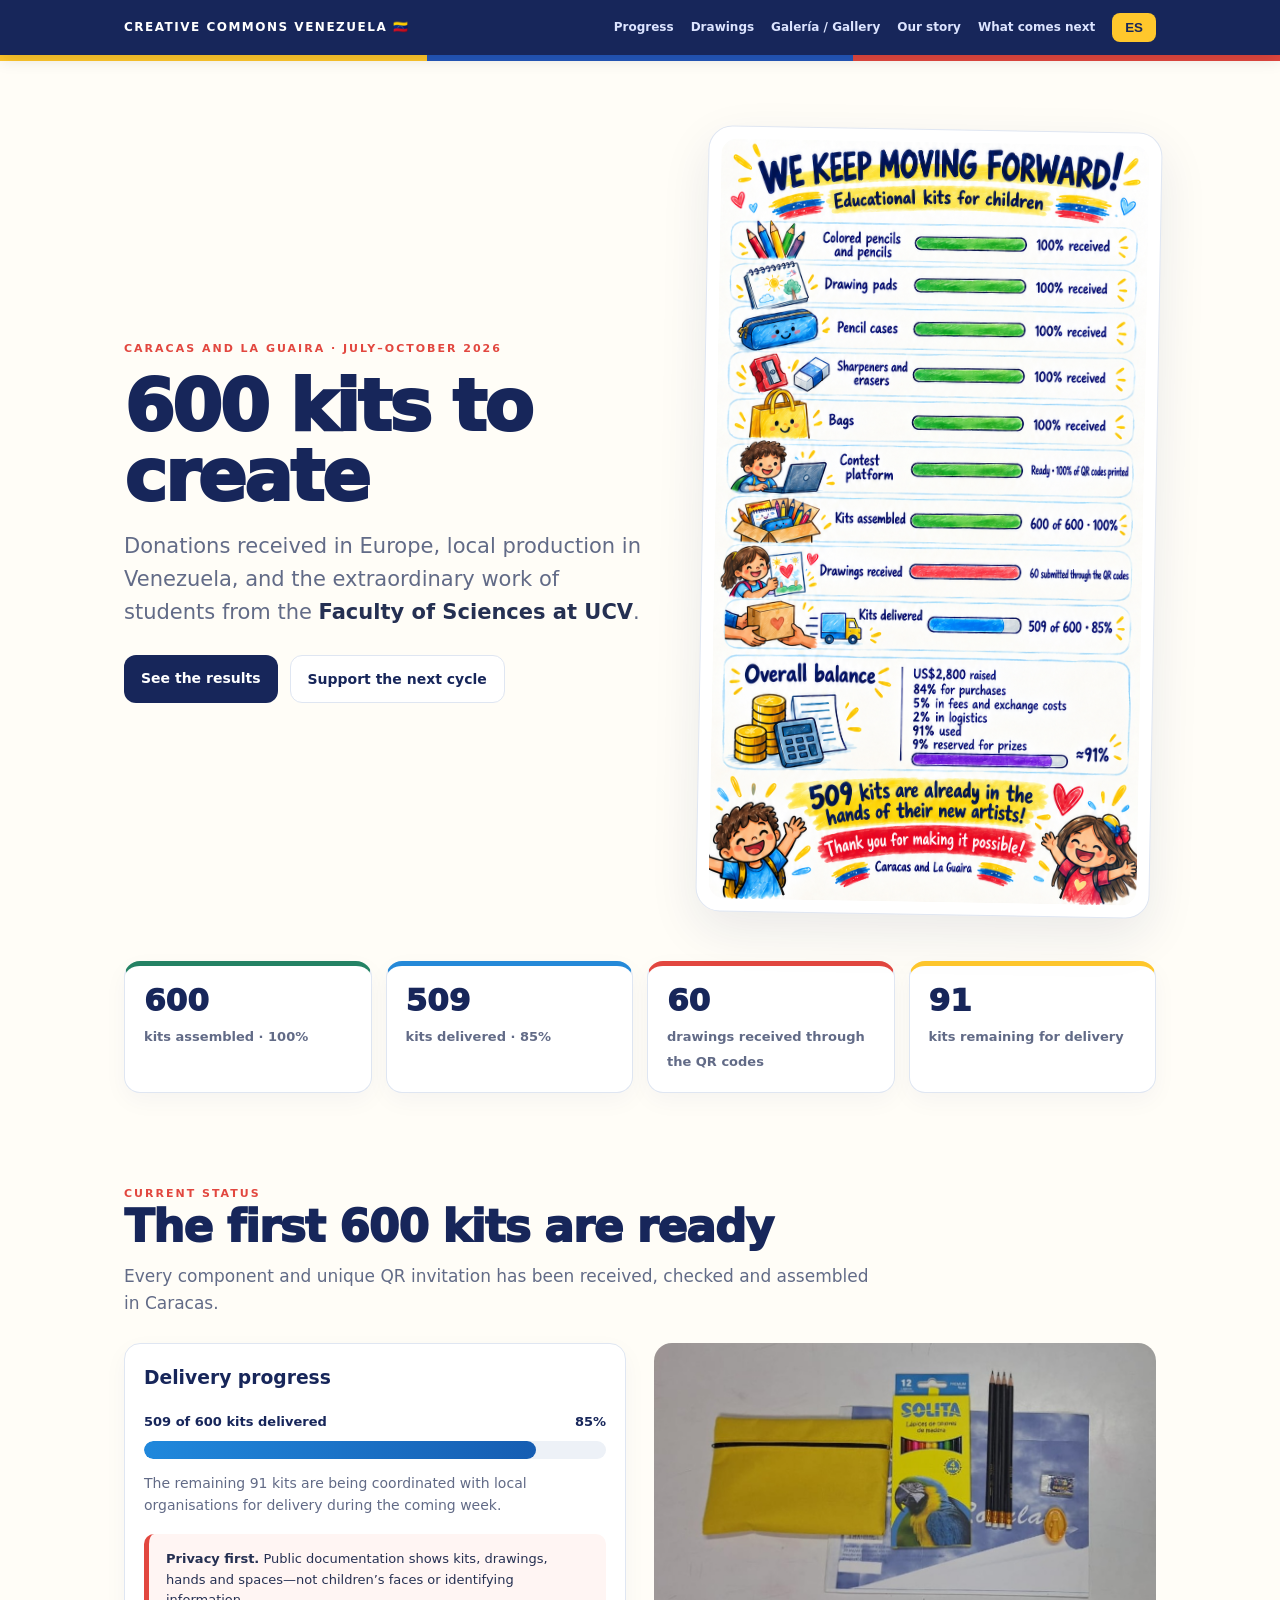
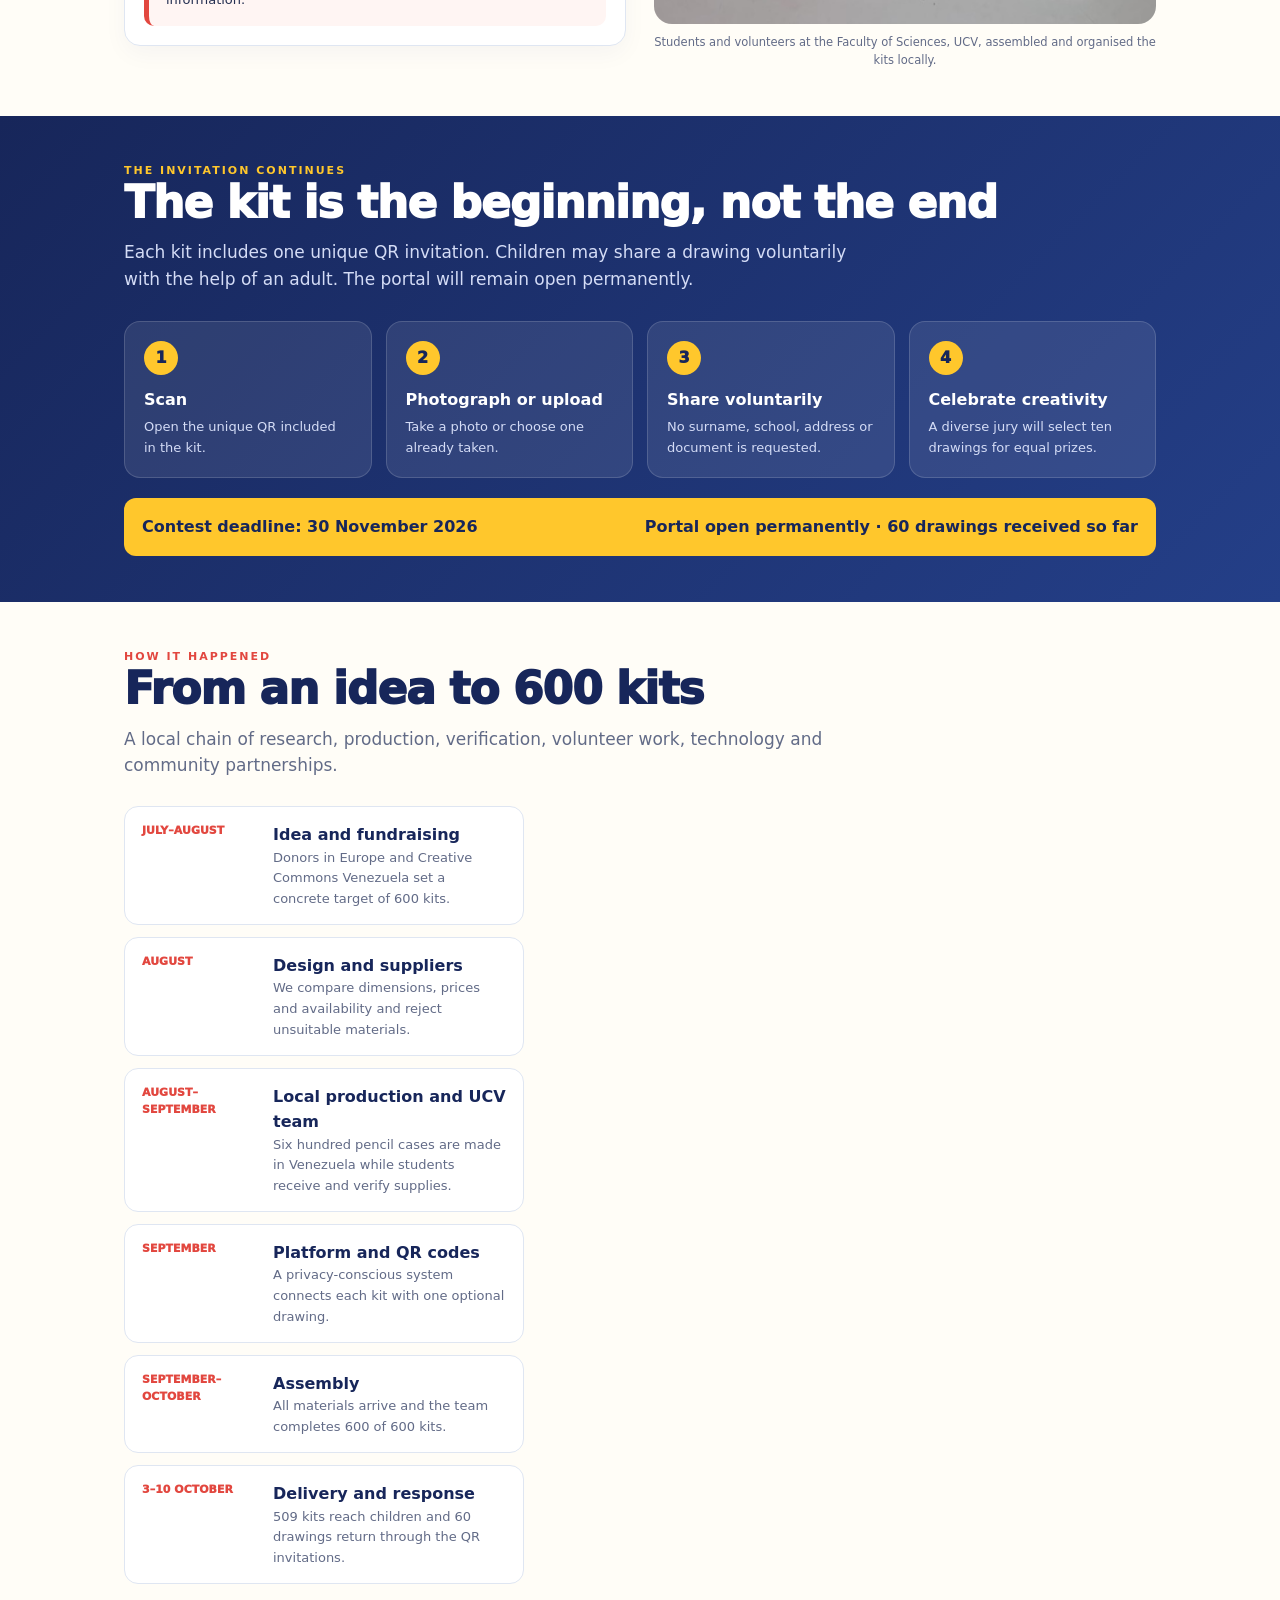
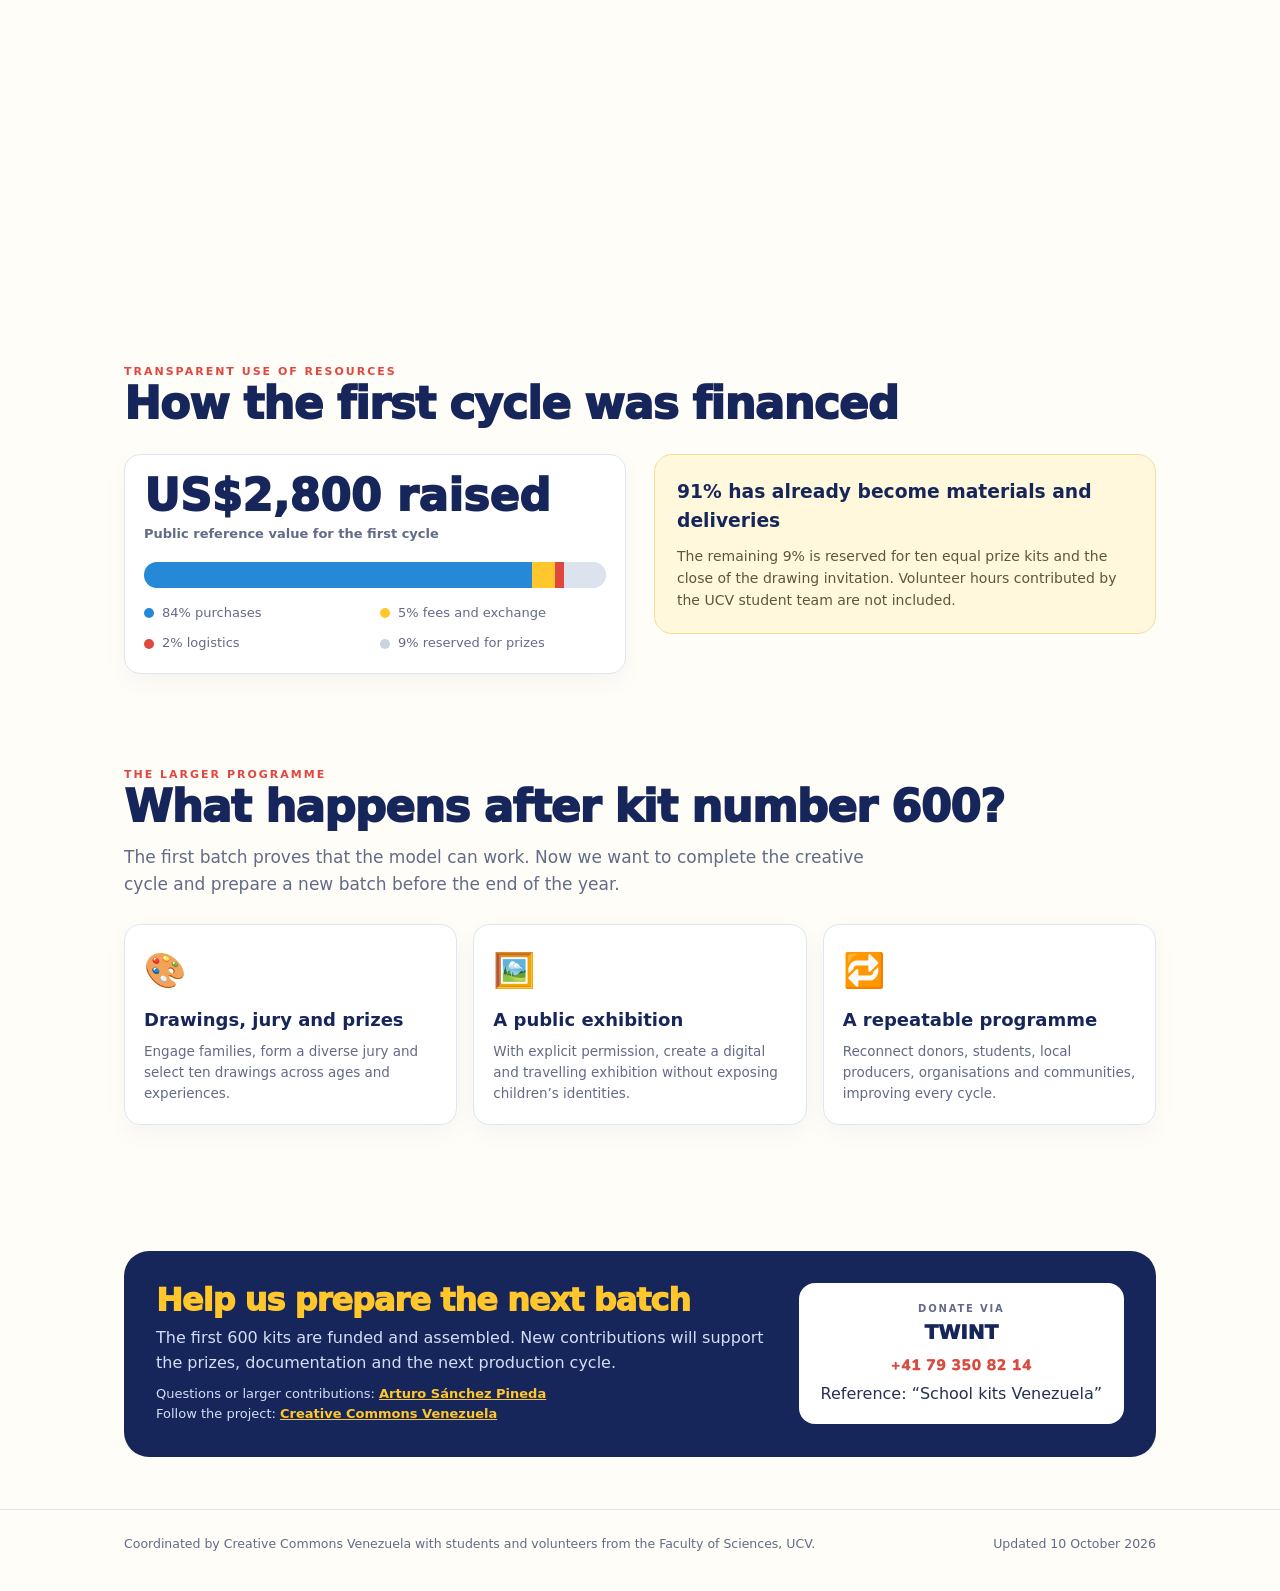
==== commit 0b4dc300: "Add bilingual project gallery and updated campaign status" ====
--- a/index.html
+++ b/index.html
@@ -17,7 +17,7 @@
 </style>
 </head>
 <body>
-<header class="top"><div class="wrap"><a class="brand" href="#top">Creative Commons Venezuela 🇻🇪</a><nav class="nav"><a href="#progress" data-i18n="nav_progress">Progress</a><a href="#drawings" data-i18n="nav_drawings">Drawings</a><a href="#story" data-i18n="nav_story">Our story</a><a href="#next" data-i18n="nav_next">What comes next</a><button class="lang" id="lang">ES</button></nav></div></header><div class="tri"></div>
+<header class="top"><div class="wrap"><a class="brand" href="#top">Creative Commons Venezuela 🇻🇪</a><nav class="nav"><a href="#progress" data-i18n="nav_progress">Progress</a><a href="#drawings" data-i18n="nav_drawings">Drawings</a><a href="gallery.html?lang=es" id="gallery-link">Galería / Gallery</a><a href="#story" data-i18n="nav_story">Our story</a><a href="#next" data-i18n="nav_next">What comes next</a><button class="lang" id="lang">ES</button></nav></div></header><div class="tri"></div>
 <main id="top">
 <section class="hero"><div class="wrap hero-grid"><div><div class="eyebrow" data-i18n="eyebrow">Caracas and La Guaira · July–October 2026</div><h1 data-i18n="title">600 kits to create</h1><p class="lede" data-i18n="lede">Donations received in Europe, local production in Venezuela, and the extraordinary work of students from the <strong>Faculty of Sciences at UCV</strong>.</p><div class="actions"><a class="btn primary" href="#progress" data-i18n="see">See the results</a><a class="btn secondary" href="#support" data-i18n="support">Support the next cycle</a></div></div><figure class="hero-art"><img id="status-img" src="status-509-delivered-en.png" alt="Project status poster"></figure></div></section>
 <div class="wrap"><div class="stats"><div class="stat green"><strong>600</strong><span data-i18n="s1">kits assembled · 100%</span></div><div class="stat blue"><strong>509</strong><span data-i18n="s2">kits delivered · 85%</span></div><div class="stat red"><strong>60</strong><span data-i18n="s3">drawings received through the QR codes</span></div><div class="stat yellow"><strong>91</strong><span data-i18n="s4">kits remaining for delivery</span></div></div></div>
@@ -39,4 +39,4 @@
 const I18N={en:{nav_progress:"Progress",nav_drawings:"Drawings",nav_story:"Our story",nav_next:"What comes next",eyebrow:"Caracas and La Guaira · July–October 2026",title:"600 kits to create",lede:"Donations received in Europe, local production in Venezuela, and the extraordinary work of students from the <strong>Faculty of Sciences at UCV</strong>.",see:"See the results",support:"Support the next cycle",s1:"kits assembled · 100%",s2:"kits delivered · 85%",s3:"drawings received through the QR codes",s4:"kits remaining for delivery",pl:"Current status",pt:"The first 600 kits are ready",pi:"Every component and unique QR invitation has been received, checked and assembled in Caracas.",dh:"Delivery progress",dc:"509 of 600 kits delivered",dp:"The remaining 91 kits are being coordinated with local organisations for delivery during the coming week.",privacy:"<strong>Privacy first.</strong> Public documentation shows kits, drawings, hands and spaces—not children’s faces or identifying information.",cap:"Students and volunteers at the Faculty of Sciences, UCV, assembled and organised the kits locally.",cl:"The invitation continues",ct:"The kit is the beginning, not the end",ci:"Each kit includes one unique QR invitation. Children may share a drawing voluntarily with the help of an adult. The portal will remain open permanently.",a1:"Scan",b1:"Open the unique QR included in the kit.",a2:"Photograph or upload",b2:"Take a photo or choose one already taken.",a3:"Share voluntarily",b3:"No surname, school, address or document is requested.",a4:"Celebrate creativity",b4:"A diverse jury will select ten drawings for equal prizes.",deadline:"<strong>Contest deadline:</strong> 30 November 2026",open:"Portal open permanently · 60 drawings received so far",sl:"How it happened",st:"From an idea to 600 kits",si:"A local chain of research, production, verification, volunteer work, technology and community partnerships.",d1:"July–August",h1x:"Idea and fundraising",p1:"Donors in Europe and Creative Commons Venezuela set a concrete target of 600 kits.",d2:"August",h2x:"Design and suppliers",p2:"We compare dimensions, prices and availability and reject unsuitable materials.",d3:"August–September",h3x:"Local production and UCV team",p3:"Six hundred pencil cases are made in Venezuela while students receive and verify supplies.",d4:"September",h4x:"Platform and QR codes",p4:"A privacy-conscious system connects each kit with one optional drawing.",d5:"September–October",h5x:"Assembly",p5:"All materials arrive and the team completes 600 of 600 kits.",d6:"3–10 October",h6x:"Delivery and response",p6:"509 kits reach children and 60 drawings return through the QR invitations.",fl:"Transparent use of resources",ft:"How the first cycle was financed",money:"US$2,800 raised<small>Public reference value for the first cycle</small>",f1:"84% purchases",f2:"5% fees and exchange",f3:"2% logistics",f4:"9% reserved for prizes",fh:"91% has already become materials and deliveries",fp:"The remaining 9% is reserved for ten equal prize kits and the close of the drawing invitation. Volunteer hours contributed by the UCV student team are not included.",nl:"The larger programme",nt:"What happens after kit number 600?",ni:"The first batch proves that the model can work. Now we want to complete the creative cycle and prepare a new batch before the end of the year.",n1h:"Drawings, jury and prizes",n1p:"Engage families, form a diverse jury and select ten drawings across ages and experiences.",n2h:"A public exhibition",n2p:"With explicit permission, create a digital and travelling exhibition without exposing children’s identities.",n3h:"A repeatable programme",n3p:"Reconnect donors, students, local producers, organisations and communities, improving every cycle.",supportTitle:"Help us prepare the next batch",supportCopy:"The first 600 kits are funded and assembled. New contributions will support the prizes, documentation and the next production cycle.",questions:"Questions or larger contributions:",follow:"Follow the project:",foot1:"Coordinated by Creative Commons Venezuela with students and volunteers from the Faculty of Sciences, UCV.",foot2:"Updated 10 October 2026",btn:"ES",titleDoc:"600 kits to create — Creative Commons Venezuela"},
 es:{nav_progress:"Avance",nav_drawings:"Dibujos",nav_story:"La historia",nav_next:"Lo que sigue",eyebrow:"Caracas y La Guaira · Julio–octubre de 2026",title:"600 kits para crear",lede:"Donaciones recibidas desde Europa, producción local en Venezuela y el enorme trabajo de estudiantes de la <strong>Facultad de Ciencias de la UCV</strong>.",see:"Ver los resultados",support:"Apoyar la próxima tanda",s1:"kits armados · 100%",s2:"kits entregados · 85%",s3:"dibujos recibidos mediante los QR",s4:"kits pendientes por entregar",pl:"Estado actual",pt:"Los primeros 600 kits están listos",pi:"Todos los componentes y las invitaciones QR únicas fueron recibidos, verificados y armados en Caracas.",dh:"Avance de las entregas",dc:"509 de 600 kits entregados",dp:"Los 91 kits restantes se están coordinando con organizaciones locales para entregarlos durante la próxima semana.",privacy:"<strong>Privacidad primero.</strong> La documentación pública muestra kits, dibujos, manos y espacios, nunca rostros ni información que identifique a los niños.",cap:"Estudiantes y voluntarios de la Facultad de Ciencias de la UCV armaron y organizaron localmente los kits.",cl:"La invitación continúa",ct:"El kit es el comienzo, no el final",ci:"Cada kit incluye una invitación QR única. Los niños pueden compartir voluntariamente un dibujo con ayuda de una persona adulta. El portal permanecerá abierto para siempre.",a1:"Escanear",b1:"Abrir el QR único incluido en el kit.",a2:"Fotografiar o subir",b2:"Tomar una foto o elegir una imagen ya tomada.",a3:"Compartir voluntariamente",b3:"No pedimos apellidos, escuela, dirección ni documentos.",a4:"Celebrar la creatividad",b4:"Un jurado diverso escogerá diez dibujos para premios iguales.",deadline:"<strong>Cierre del concurso:</strong> 30 de noviembre de 2026",open:"Portal abierto permanentemente · 60 dibujos recibidos hasta ahora",sl:"Cómo ocurrió",st:"De una idea a 600 kits",si:"Una cadena local de investigación, producción, verificación, voluntariado, tecnología y alianzas comunitarias.",d1:"Julio–agosto",h1x:"Idea y recaudación",p1:"Donantes en Europa y Creative Commons Venezuela fijan una meta concreta de 600 kits.",d2:"Agosto",h2x:"Diseño y proveedores",p2:"Comparamos medidas, precios y disponibilidad y descartamos materiales inadecuados.",d3:"Agosto–septiembre",h3x:"Producción local y equipo UCV",p3:"Se fabrican 600 cartucheras en Venezuela mientras estudiantes reciben y verifican materiales.",d4:"Septiembre",h4x:"Plataforma y códigos QR",p4:"Un sistema diseñado con privacidad conecta cada kit con un dibujo opcional.",d5:"Septiembre–octubre",h5x:"Armado",p5:"Llegan todos los materiales y el equipo completa 600 de 600 kits.",d6:"3–10 de octubre",h6x:"Entregas y respuesta",p6:"509 kits llegan a los niños y regresan 60 dibujos mediante las invitaciones QR.",fl:"Uso transparente de los recursos",ft:"Cómo se financió el primer ciclo",money:"US$2.800 recaudados<small>Valor público de referencia del primer ciclo</small>",f1:"84% en compras",f2:"5% en comisiones y cambio",f3:"2% en logística",f4:"9% reservado para los premios",fh:"El 91% ya se convirtió en materiales y entregas",fp:"El 9% restante está reservado para diez kits de premio iguales y el cierre del concurso. Las horas de trabajo voluntario aportadas por estudiantes de la UCV no están incluidas.",nl:"El programa más amplio",nt:"¿Qué ocurre después del kit número 600?",ni:"La primera tanda demuestra que el modelo puede funcionar. Ahora queremos completar el ciclo creativo y preparar una nueva tanda antes de terminar el año.",n1h:"Dibujos, jurado y premios",n1p:"Acompañar a las familias, formar un jurado diverso y seleccionar diez dibujos entre distintas edades y experiencias.",n2h:"Una exposición pública",n2p:"Con autorización expresa, crear una exposición digital e itinerante sin revelar la identidad de los niños.",n3h:"Un programa repetible",n3p:"Volver a conectar donantes, estudiantes, productores locales, organizaciones y comunidades, mejorando cada ciclo.",supportTitle:"Ayúdanos a preparar la próxima tanda",supportCopy:"Los primeros 600 kits ya están financiados y armados. Las nuevas contribuciones apoyarán los premios, la documentación y el siguiente ciclo de producción.",questions:"Preguntas o contribuciones mayores:",follow:"Sigue el proyecto:",foot1:"Coordinado por Creative Commons Venezuela junto con estudiantes y voluntarios de la Facultad de Ciencias de la UCV.",foot2:"Actualizado el 10 de octubre de 2026",btn:"EN",titleDoc:"600 kits para crear — Creative Commons Venezuela"}};
 let lang=new URLSearchParams(location.search).get("lang")==="es"?"es":"en";function render(){const t=I18N[lang];document.documentElement.lang=lang;document.title=t.titleDoc;document.querySelectorAll("[data-i18n]").forEach(e=>{const k=e.dataset.i18n;if(t[k]!==undefined)e.innerHTML=t[k]});document.getElementById("lang").textContent=t.btn;document.getElementById("status-img").src=lang==="es"?"status-509-delivered-es.png":"status-509-delivered-en.png";document.getElementById("chronology-img").src=lang==="es"?"chronology-es.png":"chronology-en.png";document.getElementById("pay-en").hidden=lang!=="en";document.getElementById("pay-es").hidden=lang!=="es";requestAnimationFrame(()=>document.getElementById("delivery").style.width="84.8333%")};document.getElementById("lang").onclick=()=>{lang=lang==="en"?"es":"en";const u=new URL(location);lang==="es"?u.searchParams.set("lang","es"):u.searchParams.delete("lang");history.replaceState(null,"",u);render()};render();
-</script></body></html>
+</script><script src="site-enhancements.js"></script></body></html>
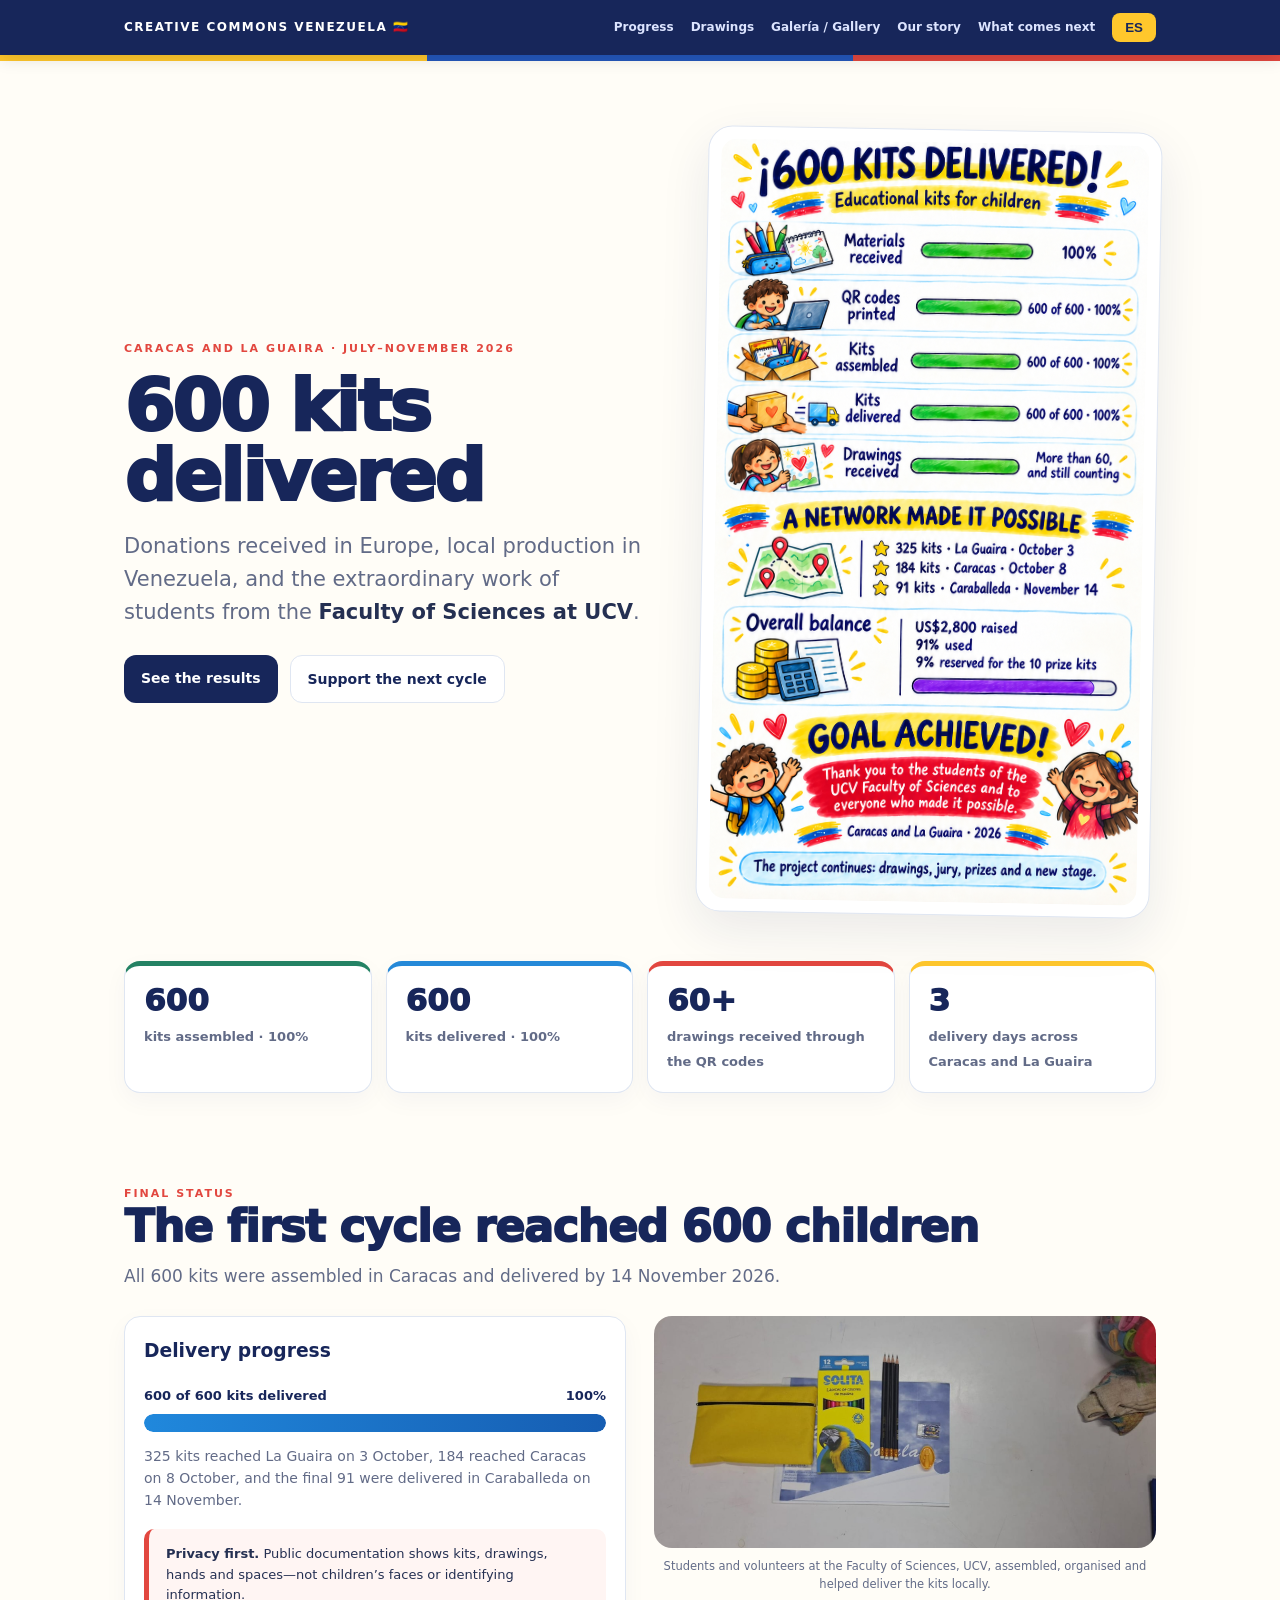
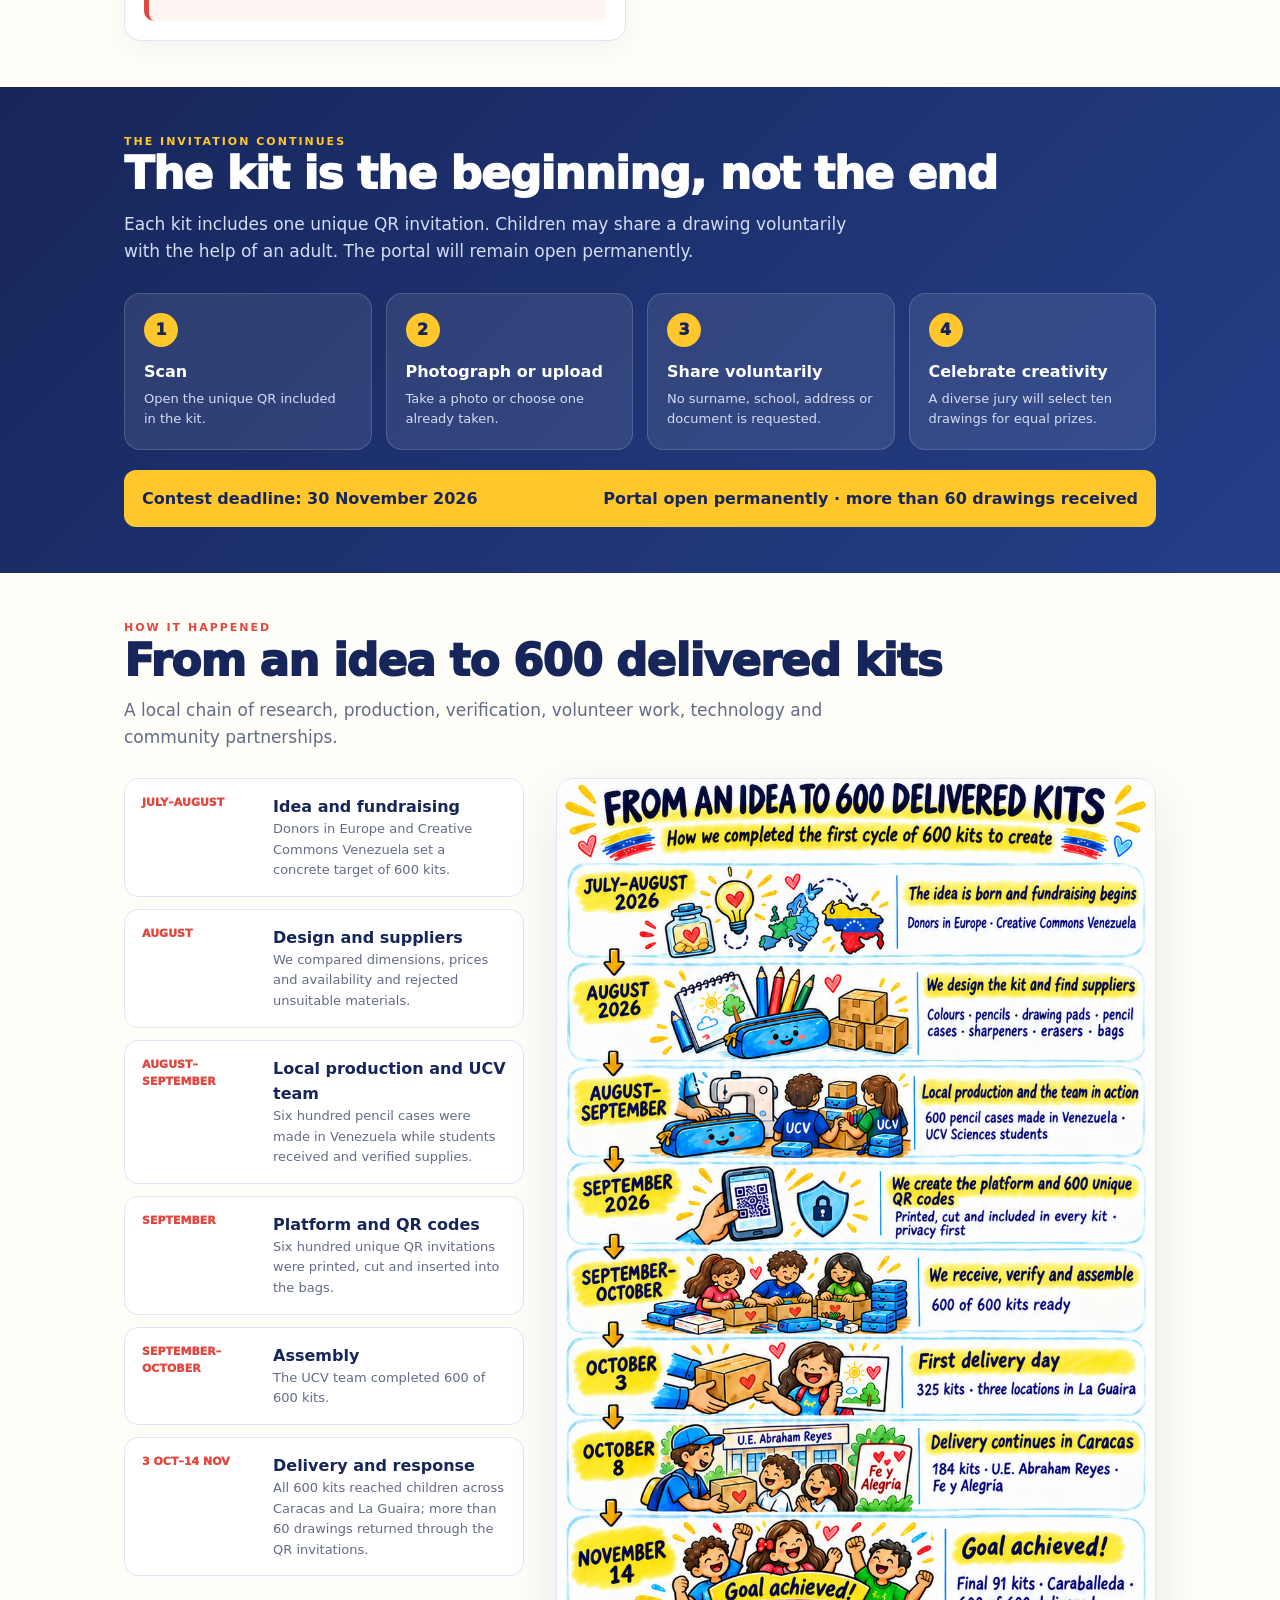
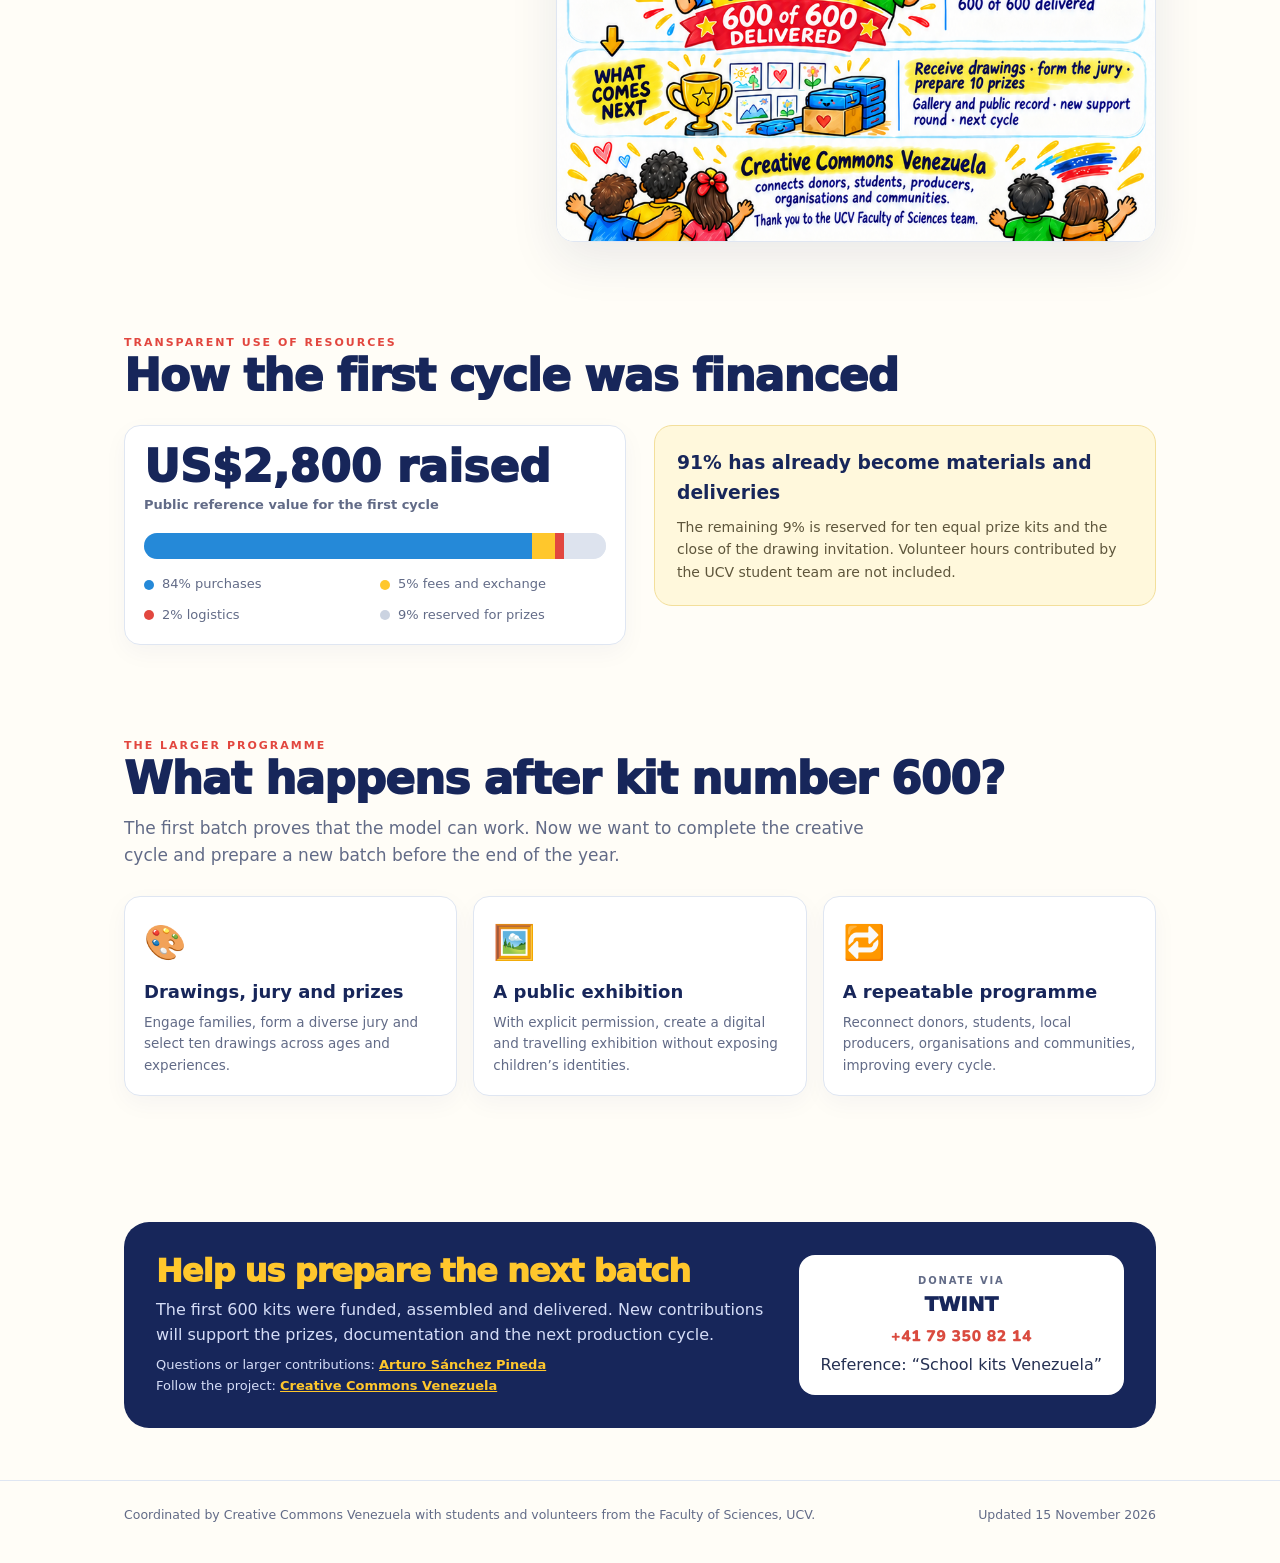
==== commit 8987cf83: "Complete first cycle with 600 kits delivered" ====
--- a/index.html
+++ b/index.html
@@ -3,8 +3,8 @@
 <head>
 <meta charset="utf-8"><meta name="viewport" content="width=device-width,initial-scale=1"><meta name="theme-color" content="#17265a">
 <title>600 kits to create — Creative Commons Venezuela</title>
-<meta name="description" content="600 educational kits assembled in Venezuela: 509 delivered and 60 drawings received.">
-<meta property="og:title" content="600 kits to create — Creative Commons Venezuela"><meta property="og:description" content="From donations and local production to 600 assembled kits, 509 deliveries and 60 drawings."><meta property="og:image" content="status-509-delivered-en.png">
+<meta name="description" content="600 educational kits assembled and delivered in Caracas and La Guaira, with more than 60 drawings returned through unique QR invitations.">
+<meta property="og:title" content="600 kits delivered — Creative Commons Venezuela"><meta property="og:description" content="A completed first cycle: 600 kits assembled and delivered through local production, UCV student work and community partnerships."><meta property="og:image" content="status-600-delivered-en.png">
 <style>
 :root{--navy:#17265a;--ink:#253052;--yellow:#ffc72c;--red:#e2473f;--blue:#2589d8;--green:#248264;--paper:#fffdf7;--muted:#626b87;--line:#dfe6f2;--shadow:0 18px 50px #17265a17}*{box-sizing:border-box;margin:0;padding:0}html{scroll-behavior:smooth}body{font-family:"Nunito Sans","Segoe UI",system-ui,sans-serif;background:var(--paper);color:var(--ink);line-height:1.58}img{max-width:100%}a{color:inherit}.wrap{max-width:1080px;margin:auto;padding:0 24px}.top{background:var(--navy);color:#fff;padding:13px 0;position:sticky;top:0;z-index:10;box-shadow:0 3px 18px #0002}.top .wrap,.nav{display:flex;align-items:center;justify-content:space-between;gap:17px}.brand{text-decoration:none;font-size:12px;font-weight:900;letter-spacing:1.5px;text-transform:uppercase}.nav a{text-decoration:none;color:#dce4ff;font-size:12px;font-weight:800}.nav a:hover{color:var(--yellow)}.lang{border:0;border-radius:8px;background:var(--yellow);color:var(--navy);font-weight:900;padding:7px 13px;cursor:pointer}.tri{height:6px;background:linear-gradient(90deg,var(--yellow) 0 33.33%,#2457bb 33.33% 66.66%,var(--red) 66.66%)}
 .hero{padding:68px 0 38px}.hero-grid{display:grid;grid-template-columns:1.08fr .92fr;align-items:center;gap:46px}.eyebrow,.label{color:var(--red);font-size:11px;font-weight:900;letter-spacing:2px;text-transform:uppercase}h1{font-size:clamp(42px,7vw,72px);line-height:.98;color:var(--navy);margin:13px 0 18px;font-weight:950;letter-spacing:-2.5px}h2{font-size:clamp(29px,4.5vw,44px);line-height:1.08;color:var(--navy);font-weight:950;letter-spacing:-1px}h3{color:var(--navy)}.lede,.intro{font-size:clamp(17px,2vw,21px);color:var(--muted);max-width:760px}.lede strong{color:var(--ink)}.actions{display:flex;gap:12px;flex-wrap:wrap;margin-top:26px}.btn{display:inline-flex;text-decoration:none;border-radius:12px;padding:12px 17px;font-weight:900;font-size:14px}.primary{background:var(--navy);color:#fff}.secondary{background:#fff;color:var(--navy);border:1.5px solid var(--line)}.hero-art{background:#fff;border:1.5px solid var(--line);border-radius:24px;padding:12px;box-shadow:var(--shadow);transform:rotate(1deg)}.hero-art img{display:block;border-radius:16px;width:100%}
@@ -19,14 +19,14 @@
 <body>
 <header class="top"><div class="wrap"><a class="brand" href="#top">Creative Commons Venezuela 🇻🇪</a><nav class="nav"><a href="#progress" data-i18n="nav_progress">Progress</a><a href="#drawings" data-i18n="nav_drawings">Drawings</a><a href="gallery.html?lang=es" id="gallery-link">Galería / Gallery</a><a href="#story" data-i18n="nav_story">Our story</a><a href="#next" data-i18n="nav_next">What comes next</a><button class="lang" id="lang">ES</button></nav></div></header><div class="tri"></div>
 <main id="top">
-<section class="hero"><div class="wrap hero-grid"><div><div class="eyebrow" data-i18n="eyebrow">Caracas and La Guaira · July–October 2026</div><h1 data-i18n="title">600 kits to create</h1><p class="lede" data-i18n="lede">Donations received in Europe, local production in Venezuela, and the extraordinary work of students from the <strong>Faculty of Sciences at UCV</strong>.</p><div class="actions"><a class="btn primary" href="#progress" data-i18n="see">See the results</a><a class="btn secondary" href="#support" data-i18n="support">Support the next cycle</a></div></div><figure class="hero-art"><img id="status-img" src="status-509-delivered-en.png" alt="Project status poster"></figure></div></section>
-<div class="wrap"><div class="stats"><div class="stat green"><strong>600</strong><span data-i18n="s1">kits assembled · 100%</span></div><div class="stat blue"><strong>509</strong><span data-i18n="s2">kits delivered · 85%</span></div><div class="stat red"><strong>60</strong><span data-i18n="s3">drawings received through the QR codes</span></div><div class="stat yellow"><strong>91</strong><span data-i18n="s4">kits remaining for delivery</span></div></div></div>
+<section class="hero"><div class="wrap hero-grid"><div><div class="eyebrow" data-i18n="eyebrow">Caracas and La Guaira · July–November 2026</div><h1 data-i18n="title">600 kits delivered</h1><p class="lede" data-i18n="lede">Donations received in Europe, local production in Venezuela, and the extraordinary work of students from the <strong>Faculty of Sciences at UCV</strong>.</p><div class="actions"><a class="btn primary" href="#progress" data-i18n="see">See the results</a><a class="btn secondary" href="#support" data-i18n="support">Support the next cycle</a></div></div><figure class="hero-art"><img id="status-img" src="status-600-delivered-en.png" alt="Final project status poster"></figure></div></section>
+<div class="wrap"><div class="stats"><div class="stat green"><strong>600</strong><span data-i18n="s1">kits assembled · 100%</span></div><div class="stat blue"><strong>600</strong><span data-i18n="s2">kits delivered · 100%</span></div><div class="stat red"><strong>60+</strong><span data-i18n="s3">drawings received through the QR codes</span></div><div class="stat yellow"><strong>3</strong><span data-i18n="s4">delivery days across Caracas and La Guaira</span></div></div></div>
 
-<section id="progress"><div class="wrap"><div class="label" data-i18n="pl">Current status</div><h2 data-i18n="pt">The first 600 kits are ready</h2><p class="intro" data-i18n="pi">Every component and unique QR invitation has been received, checked and assembled in Caracas.</p><div class="grid2"><div class="panel"><h3 data-i18n="dh">Delivery progress</h3><div class="meter"><div class="meter-head"><span data-i18n="dc">509 of 600 kits delivered</span><strong>85%</strong></div><div class="bar"><div class="fill" id="delivery"></div></div></div><p class="intro" style="font-size:14px" data-i18n="dp">The remaining 91 kits are being coordinated with local organisations for delivery during the coming week.</p><div class="privacy" data-i18n="privacy"><strong>Privacy first.</strong> Public documentation shows kits, drawings, hands and spaces—not children’s faces or identifying information.</div></div><figure class="visual"><img src="kit-assembly-100.jpg" alt="Kits assembled at UCV"><figcaption class="caption" data-i18n="cap">Students and volunteers at the Faculty of Sciences, UCV, assembled and organised the kits locally.</figcaption></figure></div></div></section>
+<section id="progress"><div class="wrap"><div class="label" data-i18n="pl">Final status</div><h2 data-i18n="pt">The first cycle reached 600 children</h2><p class="intro" data-i18n="pi">All 600 kits were assembled in Caracas and delivered by 14 November 2026.</p><div class="grid2"><div class="panel"><h3 data-i18n="dh">Delivery progress</h3><div class="meter"><div class="meter-head"><span data-i18n="dc">600 of 600 kits delivered</span><strong>100%</strong></div><div class="bar"><div class="fill" id="delivery"></div></div></div><p class="intro" style="font-size:14px" data-i18n="dp">325 kits reached La Guaira on 3 October, 184 reached Caracas on 8 October, and the final 91 were delivered in Caraballeda on 14 November.</p><div class="privacy" data-i18n="privacy"><strong>Privacy first.</strong> Public documentation shows kits, drawings, hands and spaces—not children’s faces or identifying information.</div></div><figure class="visual"><img src="kit-assembly-100.jpg" alt="Kits assembled at UCV"><figcaption class="caption" data-i18n="cap">Students and volunteers at the Faculty of Sciences, UCV, assembled, organised and helped deliver the kits locally.</figcaption></figure></div></div></section>
 
 <section id="drawings" class="contest"><div class="wrap"><div class="label" style="color:var(--yellow)" data-i18n="cl">The invitation continues</div><h2 data-i18n="ct">The kit is the beginning, not the end</h2><p class="intro" data-i18n="ci">Each kit includes one unique QR invitation. Children may share a drawing voluntarily with the help of an adult. The portal will remain open permanently.</p><div class="steps"><div class="step"><span class="num">1</span><h3 data-i18n="a1">Scan</h3><p data-i18n="b1">Open the unique QR included in the kit.</p></div><div class="step"><span class="num">2</span><h3 data-i18n="a2">Photograph or upload</h3><p data-i18n="b2">Take a photo or choose one already taken.</p></div><div class="step"><span class="num">3</span><h3 data-i18n="a3">Share voluntarily</h3><p data-i18n="b3">No surname, school, address or document is requested.</p></div><div class="step"><span class="num">4</span><h3 data-i18n="a4">Celebrate creativity</h3><p data-i18n="b4">A diverse jury will select ten drawings for equal prizes.</p></div></div><div class="deadline"><span data-i18n="deadline"><strong>Contest deadline:</strong> 30 November 2026</span><span data-i18n="open">Portal open permanently · 60 drawings received so far</span></div></div></section>
 
-<section id="story"><div class="wrap"><div class="label" data-i18n="sl">How it happened</div><h2 data-i18n="st">From an idea to 600 kits</h2><p class="intro" data-i18n="si">A local chain of research, production, verification, volunteer work, technology and community partnerships.</p><div class="timeline"><div class="moments"><article class="moment"><time data-i18n="d1">July–August</time><div><b data-i18n="h1x">Idea and fundraising</b><p data-i18n="p1">Donors in Europe and Creative Commons Venezuela set a concrete target of 600 kits.</p></div></article><article class="moment"><time data-i18n="d2">August</time><div><b data-i18n="h2x">Design and suppliers</b><p data-i18n="p2">We compare dimensions, prices and availability and reject unsuitable materials.</p></div></article><article class="moment"><time data-i18n="d3">August–September</time><div><b data-i18n="h3x">Local production and UCV team</b><p data-i18n="p3">Six hundred pencil cases are made in Venezuela while students receive and verify supplies.</p></div></article><article class="moment"><time data-i18n="d4">September</time><div><b data-i18n="h4x">Platform and QR codes</b><p data-i18n="p4">A privacy-conscious system connects each kit with one optional drawing.</p></div></article><article class="moment"><time data-i18n="d5">September–October</time><div><b data-i18n="h5x">Assembly</b><p data-i18n="p5">All materials arrive and the team completes 600 of 600 kits.</p></div></article><article class="moment"><time data-i18n="d6">3–10 October</time><div><b data-i18n="h6x">Delivery and response</b><p data-i18n="p6">509 kits reach children and 60 drawings return through the QR invitations.</p></div></article></div><figure class="timeline-poster"><img id="chronology-img" src="chronology-es.png" alt="Project chronology poster"></figure></div></div></section>
+<section id="story"><div class="wrap"><div class="label" data-i18n="sl">How it happened</div><h2 data-i18n="st">From an idea to 600 delivered kits</h2><p class="intro" data-i18n="si">A local chain of research, production, verification, volunteer work, technology and community partnerships.</p><div class="timeline"><div class="moments"><article class="moment"><time data-i18n="d1">July–August</time><div><b data-i18n="h1x">Idea and fundraising</b><p data-i18n="p1">Donors in Europe and Creative Commons Venezuela set a concrete target of 600 kits.</p></div></article><article class="moment"><time data-i18n="d2">August</time><div><b data-i18n="h2x">Design and suppliers</b><p data-i18n="p2">We compared dimensions, prices and availability and rejected unsuitable materials.</p></div></article><article class="moment"><time data-i18n="d3">August–September</time><div><b data-i18n="h3x">Local production and UCV team</b><p data-i18n="p3">Six hundred pencil cases were made in Venezuela while students received and verified supplies.</p></div></article><article class="moment"><time data-i18n="d4">September</time><div><b data-i18n="h4x">Platform and QR codes</b><p data-i18n="p4">Six hundred unique QR invitations were printed, cut and inserted into the bags.</p></div></article><article class="moment"><time data-i18n="d5">September–October</time><div><b data-i18n="h5x">Assembly</b><p data-i18n="p5">The UCV team completed 600 of 600 kits.</p></div></article><article class="moment"><time data-i18n="d6">3 Oct–14 Nov</time><div><b data-i18n="h6x">Delivery and response</b><p data-i18n="p6">All 600 kits reached children across Caracas and La Guaira; more than 60 drawings returned through the QR invitations.</p></div></article></div><figure class="timeline-poster"><img id="chronology-img" src="chronology-es.png" alt="Project chronology poster"></figure></div></div></section>
 
 <section><div class="wrap"><div class="label" data-i18n="fl">Transparent use of resources</div><h2 data-i18n="ft">How the first cycle was financed</h2><div class="grid2"><div class="panel"><div class="money" data-i18n="money">US$2,800 raised<small>Public reference value for the first cycle</small></div><div class="segments"><span></span><span></span><span></span><span></span></div><div class="legend"><div><i class="dot" style="background:var(--blue)"></i><span data-i18n="f1">84% purchases</span></div><div><i class="dot" style="background:var(--yellow)"></i><span data-i18n="f2">5% fees and exchange</span></div><div><i class="dot" style="background:var(--red)"></i><span data-i18n="f3">2% logistics</span></div><div><i class="dot" style="background:#cbd3e1"></i><span data-i18n="f4">9% reserved for prizes</span></div></div></div><div class="finance-note"><h3 data-i18n="fh">91% has already become materials and deliveries</h3><p data-i18n="fp">The remaining 9% is reserved for ten equal prize kits and the close of the drawing invitation. Volunteer hours contributed by the UCV student team are not included.</p></div></div></div></section>
 
@@ -34,9 +34,11 @@
 
 <section id="support" style="padding-bottom:0"><div class="wrap"><div class="donate"><div><h2 data-i18n="supportTitle">Help us prepare the next batch</h2><p data-i18n="supportCopy">The first 600 kits are funded and assembled. New contributions will support the prizes, documentation and the next production cycle.</p><p class="contact"><span data-i18n="questions">Questions or larger contributions:</span> <a href="https://www.linkedin.com/in/arturo-sanchez-pineda/" target="_blank" rel="noopener">Arturo Sánchez Pineda</a><br><span data-i18n="follow">Follow the project:</span> <a href="https://www.linkedin.com/company/creative-commons-venezuela/" target="_blank" rel="noopener">Creative Commons Venezuela</a></p></div><div class="pay" id="pay-en"><div class="via">Donate via</div><div class="method">TWINT</div><img src="twint-number.png" alt="TWINT donation number" style="height:24px;width:auto;margin:4px auto;display:block"><div class="ref">Reference: “School kits Venezuela”</div></div><div class="pay" id="pay-es" hidden><div class="via">Dona mediante</div><div class="method">Bizum · Efectivo · Transferencia</div><div class="ref">Escríbenos por LinkedIn para recibir los datos.</div></div></div></div></section>
 </main>
-<footer><div class="wrap"><span data-i18n="foot1">Coordinated by Creative Commons Venezuela with students and volunteers from the Faculty of Sciences, UCV.</span><span data-i18n="foot2">Updated 10 October 2026</span></div></footer>
+<footer><div class="wrap"><span data-i18n="foot1">Coordinated by Creative Commons Venezuela with students and volunteers from the Faculty of Sciences, UCV.</span><span data-i18n="foot2">Updated 15 November 2026</span></div></footer>
 <script>
 const I18N={en:{nav_progress:"Progress",nav_drawings:"Drawings",nav_story:"Our story",nav_next:"What comes next",eyebrow:"Caracas and La Guaira · July–October 2026",title:"600 kits to create",lede:"Donations received in Europe, local production in Venezuela, and the extraordinary work of students from the <strong>Faculty of Sciences at UCV</strong>.",see:"See the results",support:"Support the next cycle",s1:"kits assembled · 100%",s2:"kits delivered · 85%",s3:"drawings received through the QR codes",s4:"kits remaining for delivery",pl:"Current status",pt:"The first 600 kits are ready",pi:"Every component and unique QR invitation has been received, checked and assembled in Caracas.",dh:"Delivery progress",dc:"509 of 600 kits delivered",dp:"The remaining 91 kits are being coordinated with local organisations for delivery during the coming week.",privacy:"<strong>Privacy first.</strong> Public documentation shows kits, drawings, hands and spaces—not children’s faces or identifying information.",cap:"Students and volunteers at the Faculty of Sciences, UCV, assembled and organised the kits locally.",cl:"The invitation continues",ct:"The kit is the beginning, not the end",ci:"Each kit includes one unique QR invitation. Children may share a drawing voluntarily with the help of an adult. The portal will remain open permanently.",a1:"Scan",b1:"Open the unique QR included in the kit.",a2:"Photograph or upload",b2:"Take a photo or choose one already taken.",a3:"Share voluntarily",b3:"No surname, school, address or document is requested.",a4:"Celebrate creativity",b4:"A diverse jury will select ten drawings for equal prizes.",deadline:"<strong>Contest deadline:</strong> 30 November 2026",open:"Portal open permanently · 60 drawings received so far",sl:"How it happened",st:"From an idea to 600 kits",si:"A local chain of research, production, verification, volunteer work, technology and community partnerships.",d1:"July–August",h1x:"Idea and fundraising",p1:"Donors in Europe and Creative Commons Venezuela set a concrete target of 600 kits.",d2:"August",h2x:"Design and suppliers",p2:"We compare dimensions, prices and availability and reject unsuitable materials.",d3:"August–September",h3x:"Local production and UCV team",p3:"Six hundred pencil cases are made in Venezuela while students receive and verify supplies.",d4:"September",h4x:"Platform and QR codes",p4:"A privacy-conscious system connects each kit with one optional drawing.",d5:"September–October",h5x:"Assembly",p5:"All materials arrive and the team completes 600 of 600 kits.",d6:"3–10 October",h6x:"Delivery and response",p6:"509 kits reach children and 60 drawings return through the QR invitations.",fl:"Transparent use of resources",ft:"How the first cycle was financed",money:"US$2,800 raised<small>Public reference value for the first cycle</small>",f1:"84% purchases",f2:"5% fees and exchange",f3:"2% logistics",f4:"9% reserved for prizes",fh:"91% has already become materials and deliveries",fp:"The remaining 9% is reserved for ten equal prize kits and the close of the drawing invitation. Volunteer hours contributed by the UCV student team are not included.",nl:"The larger programme",nt:"What happens after kit number 600?",ni:"The first batch proves that the model can work. Now we want to complete the creative cycle and prepare a new batch before the end of the year.",n1h:"Drawings, jury and prizes",n1p:"Engage families, form a diverse jury and select ten drawings across ages and experiences.",n2h:"A public exhibition",n2p:"With explicit permission, create a digital and travelling exhibition without exposing children’s identities.",n3h:"A repeatable programme",n3p:"Reconnect donors, students, local producers, organisations and communities, improving every cycle.",supportTitle:"Help us prepare the next batch",supportCopy:"The first 600 kits are funded and assembled. New contributions will support the prizes, documentation and the next production cycle.",questions:"Questions or larger contributions:",follow:"Follow the project:",foot1:"Coordinated by Creative Commons Venezuela with students and volunteers from the Faculty of Sciences, UCV.",foot2:"Updated 10 October 2026",btn:"ES",titleDoc:"600 kits to create — Creative Commons Venezuela"},
 es:{nav_progress:"Avance",nav_drawings:"Dibujos",nav_story:"La historia",nav_next:"Lo que sigue",eyebrow:"Caracas y La Guaira · Julio–octubre de 2026",title:"600 kits para crear",lede:"Donaciones recibidas desde Europa, producción local en Venezuela y el enorme trabajo de estudiantes de la <strong>Facultad de Ciencias de la UCV</strong>.",see:"Ver los resultados",support:"Apoyar la próxima tanda",s1:"kits armados · 100%",s2:"kits entregados · 85%",s3:"dibujos recibidos mediante los QR",s4:"kits pendientes por entregar",pl:"Estado actual",pt:"Los primeros 600 kits están listos",pi:"Todos los componentes y las invitaciones QR únicas fueron recibidos, verificados y armados en Caracas.",dh:"Avance de las entregas",dc:"509 de 600 kits entregados",dp:"Los 91 kits restantes se están coordinando con organizaciones locales para entregarlos durante la próxima semana.",privacy:"<strong>Privacidad primero.</strong> La documentación pública muestra kits, dibujos, manos y espacios, nunca rostros ni información que identifique a los niños.",cap:"Estudiantes y voluntarios de la Facultad de Ciencias de la UCV armaron y organizaron localmente los kits.",cl:"La invitación continúa",ct:"El kit es el comienzo, no el final",ci:"Cada kit incluye una invitación QR única. Los niños pueden compartir voluntariamente un dibujo con ayuda de una persona adulta. El portal permanecerá abierto para siempre.",a1:"Escanear",b1:"Abrir el QR único incluido en el kit.",a2:"Fotografiar o subir",b2:"Tomar una foto o elegir una imagen ya tomada.",a3:"Compartir voluntariamente",b3:"No pedimos apellidos, escuela, dirección ni documentos.",a4:"Celebrar la creatividad",b4:"Un jurado diverso escogerá diez dibujos para premios iguales.",deadline:"<strong>Cierre del concurso:</strong> 30 de noviembre de 2026",open:"Portal abierto permanentemente · 60 dibujos recibidos hasta ahora",sl:"Cómo ocurrió",st:"De una idea a 600 kits",si:"Una cadena local de investigación, producción, verificación, voluntariado, tecnología y alianzas comunitarias.",d1:"Julio–agosto",h1x:"Idea y recaudación",p1:"Donantes en Europa y Creative Commons Venezuela fijan una meta concreta de 600 kits.",d2:"Agosto",h2x:"Diseño y proveedores",p2:"Comparamos medidas, precios y disponibilidad y descartamos materiales inadecuados.",d3:"Agosto–septiembre",h3x:"Producción local y equipo UCV",p3:"Se fabrican 600 cartucheras en Venezuela mientras estudiantes reciben y verifican materiales.",d4:"Septiembre",h4x:"Plataforma y códigos QR",p4:"Un sistema diseñado con privacidad conecta cada kit con un dibujo opcional.",d5:"Septiembre–octubre",h5x:"Armado",p5:"Llegan todos los materiales y el equipo completa 600 de 600 kits.",d6:"3–10 de octubre",h6x:"Entregas y respuesta",p6:"509 kits llegan a los niños y regresan 60 dibujos mediante las invitaciones QR.",fl:"Uso transparente de los recursos",ft:"Cómo se financió el primer ciclo",money:"US$2.800 recaudados<small>Valor público de referencia del primer ciclo</small>",f1:"84% en compras",f2:"5% en comisiones y cambio",f3:"2% en logística",f4:"9% reservado para los premios",fh:"El 91% ya se convirtió en materiales y entregas",fp:"El 9% restante está reservado para diez kits de premio iguales y el cierre del concurso. Las horas de trabajo voluntario aportadas por estudiantes de la UCV no están incluidas.",nl:"El programa más amplio",nt:"¿Qué ocurre después del kit número 600?",ni:"La primera tanda demuestra que el modelo puede funcionar. Ahora queremos completar el ciclo creativo y preparar una nueva tanda antes de terminar el año.",n1h:"Dibujos, jurado y premios",n1p:"Acompañar a las familias, formar un jurado diverso y seleccionar diez dibujos entre distintas edades y experiencias.",n2h:"Una exposición pública",n2p:"Con autorización expresa, crear una exposición digital e itinerante sin revelar la identidad de los niños.",n3h:"Un programa repetible",n3p:"Volver a conectar donantes, estudiantes, productores locales, organizaciones y comunidades, mejorando cada ciclo.",supportTitle:"Ayúdanos a preparar la próxima tanda",supportCopy:"Los primeros 600 kits ya están financiados y armados. Las nuevas contribuciones apoyarán los premios, la documentación y el siguiente ciclo de producción.",questions:"Preguntas o contribuciones mayores:",follow:"Sigue el proyecto:",foot1:"Coordinado por Creative Commons Venezuela junto con estudiantes y voluntarios de la Facultad de Ciencias de la UCV.",foot2:"Actualizado el 10 de octubre de 2026",btn:"EN",titleDoc:"600 kits para crear — Creative Commons Venezuela"}};
-let lang=new URLSearchParams(location.search).get("lang")==="es"?"es":"en";function render(){const t=I18N[lang];document.documentElement.lang=lang;document.title=t.titleDoc;document.querySelectorAll("[data-i18n]").forEach(e=>{const k=e.dataset.i18n;if(t[k]!==undefined)e.innerHTML=t[k]});document.getElementById("lang").textContent=t.btn;document.getElementById("status-img").src=lang==="es"?"status-509-delivered-es.png":"status-509-delivered-en.png";document.getElementById("chronology-img").src=lang==="es"?"chronology-es.png":"chronology-en.png";document.getElementById("pay-en").hidden=lang!=="en";document.getElementById("pay-es").hidden=lang!=="es";requestAnimationFrame(()=>document.getElementById("delivery").style.width="84.8333%")};document.getElementById("lang").onclick=()=>{lang=lang==="en"?"es":"en";const u=new URL(location);lang==="es"?u.searchParams.set("lang","es"):u.searchParams.delete("lang");history.replaceState(null,"",u);render()};render();
+Object.assign(I18N.en,{eyebrow:"Caracas and La Guaira · July–November 2026",title:"600 kits delivered",s2:"kits delivered · 100%",s3:"drawings received through the QR codes",s4:"delivery days across Caracas and La Guaira",pl:"Final status",pt:"The first cycle reached 600 children",pi:"All 600 kits were assembled in Caracas and delivered by 14 November 2026.",dc:"600 of 600 kits delivered",dp:"325 kits reached La Guaira on 3 October, 184 reached Caracas on 8 October, and the final 91 were delivered in Caraballeda on 14 November.",cap:"Students and volunteers at the Faculty of Sciences, UCV, assembled, organised and helped deliver the kits locally.",open:"Portal open permanently · more than 60 drawings received",st:"From an idea to 600 delivered kits",p2:"We compared dimensions, prices and availability and rejected unsuitable materials.",p3:"Six hundred pencil cases were made in Venezuela while students received and verified supplies.",p4:"Six hundred unique QR invitations were printed, cut and inserted into the bags.",p5:"The UCV team completed 600 of 600 kits.",d6:"3 Oct–14 Nov",p6:"All 600 kits reached children across Caracas and La Guaira; more than 60 drawings returned through the QR invitations.",supportCopy:"The first 600 kits were funded, assembled and delivered. New contributions will support the prizes, documentation and the next production cycle.",foot2:"Updated 15 November 2026",titleDoc:"600 kits delivered — Creative Commons Venezuela"});
+Object.assign(I18N.es,{eyebrow:"Caracas y La Guaira · Julio–noviembre de 2026",title:"600 kits entregados",s2:"kits entregados · 100%",s3:"dibujos recibidos mediante los QR",s4:"jornadas de entrega en Caracas y La Guaira",pl:"Estado final",pt:"El primer ciclo llegó a 600 niños",pi:"Los 600 kits fueron armados en Caracas y entregados antes del 14 de noviembre de 2026.",dc:"600 de 600 kits entregados",dp:"325 kits llegaron a La Guaira el 3 de octubre, 184 a Caracas el 8 de octubre y los últimos 91 se entregaron en Caraballeda el 14 de noviembre.",cap:"Estudiantes y voluntarios de la Facultad de Ciencias de la UCV armaron, organizaron y ayudaron a entregar localmente los kits.",open:"Portal abierto permanentemente · más de 60 dibujos recibidos",st:"De una idea a 600 kits entregados",p2:"Comparamos medidas, precios y disponibilidad y descartamos materiales inadecuados.",p3:"Se fabricaron 600 cartucheras en Venezuela mientras estudiantes recibían y verificaban materiales.",p4:"Se imprimieron, cortaron e incorporaron 600 invitaciones QR únicas.",p5:"El equipo de la UCV completó 600 de 600 kits.",d6:"3 oct–14 nov",p6:"Los 600 kits llegaron a niños de Caracas y La Guaira; más de 60 dibujos regresaron mediante las invitaciones QR.",supportCopy:"Los primeros 600 kits fueron financiados, armados y entregados. Las nuevas contribuciones apoyarán los premios, la documentación y el siguiente ciclo de producción.",foot2:"Actualizado el 15 de noviembre de 2026",titleDoc:"600 kits entregados — Creative Commons Venezuela"});
+let lang=new URLSearchParams(location.search).get("lang")==="es"?"es":"en";function render(){const t=I18N[lang];document.documentElement.lang=lang;document.title=t.titleDoc;document.querySelectorAll("[data-i18n]").forEach(e=>{const k=e.dataset.i18n;if(t[k]!==undefined)e.innerHTML=t[k]});document.getElementById("lang").textContent=t.btn;document.getElementById("status-img").src=lang==="es"?"status-600-delivered-es.png":"status-600-delivered-en.png";document.getElementById("chronology-img").src=lang==="es"?"chronology-es-v2.png":"chronology-en-v2.png";document.getElementById("pay-en").hidden=lang!=="en";document.getElementById("pay-es").hidden=lang!=="es";requestAnimationFrame(()=>document.getElementById("delivery").style.width="100%")};document.getElementById("lang").onclick=()=>{lang=lang==="en"?"es":"en";const u=new URL(location);lang==="es"?u.searchParams.set("lang","es"):u.searchParams.delete("lang");history.replaceState(null,"",u);render()};render();
 </script><script src="site-enhancements.js"></script></body></html>
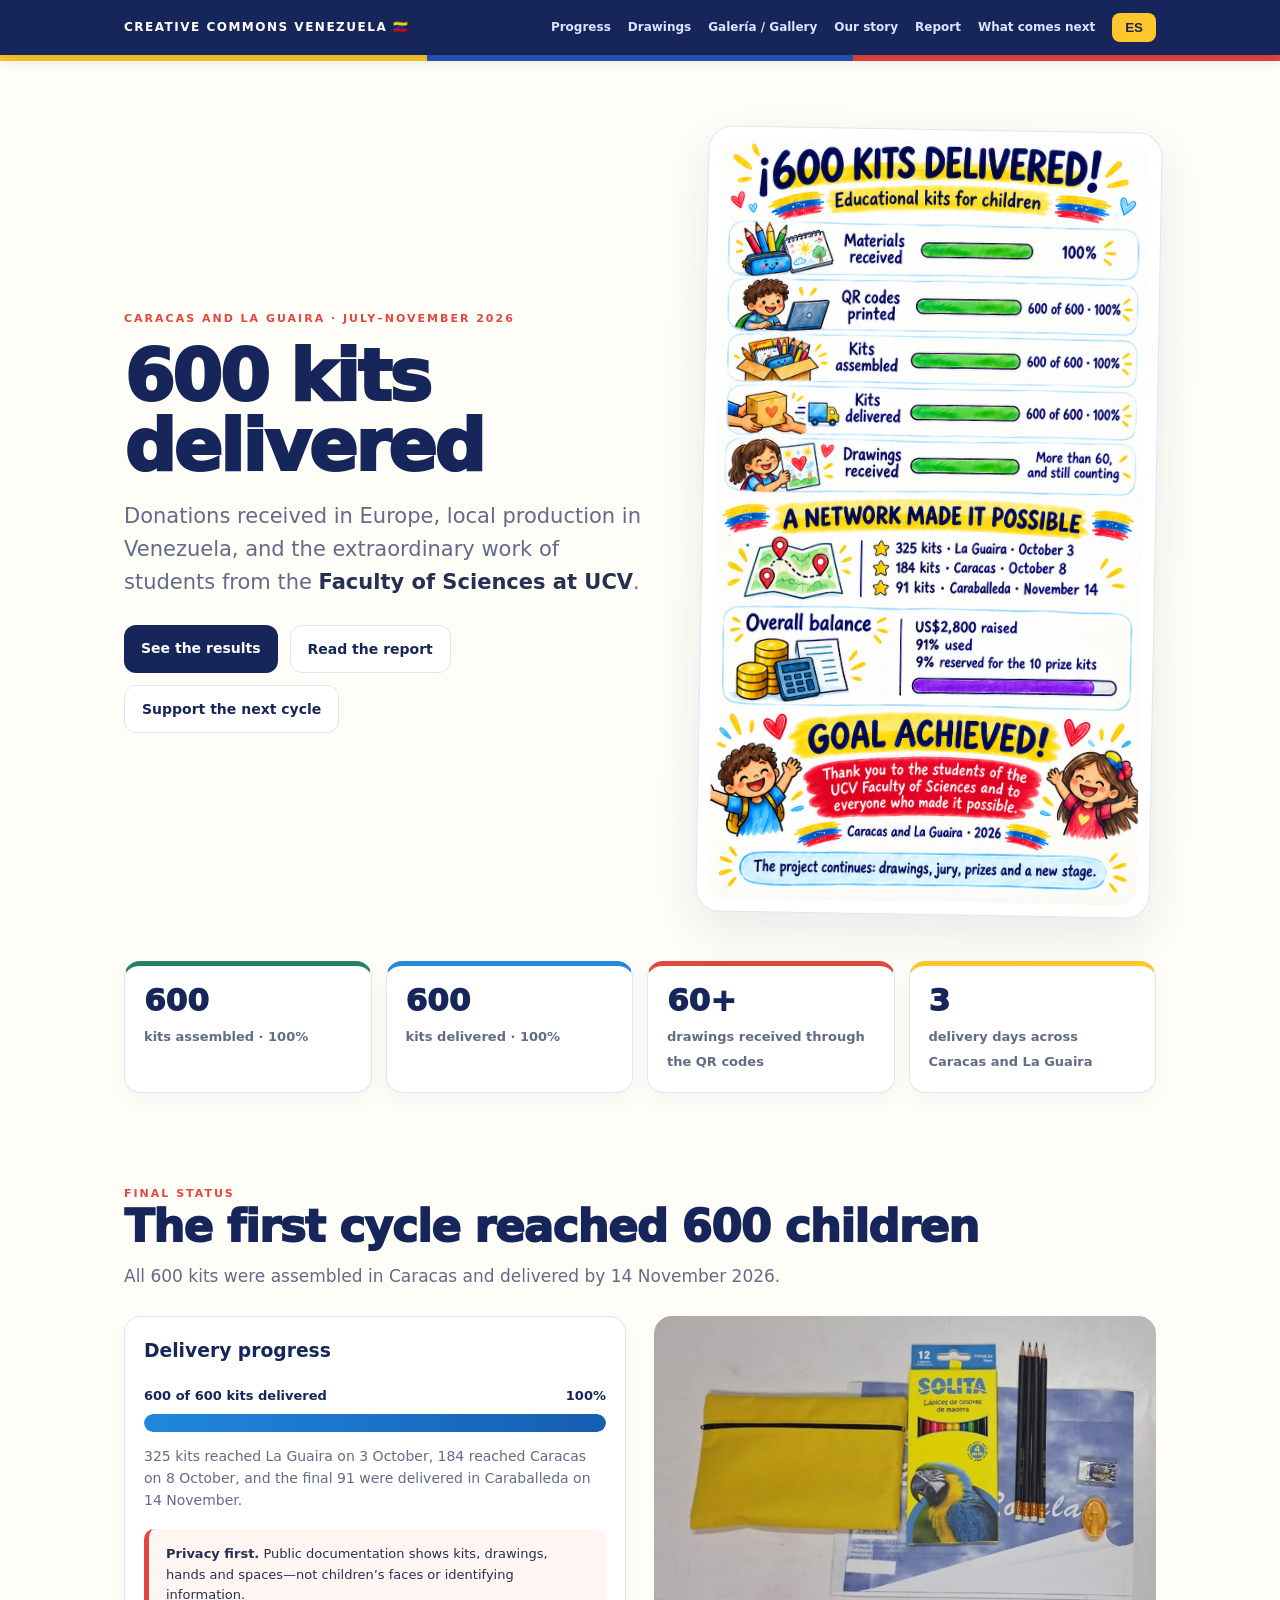
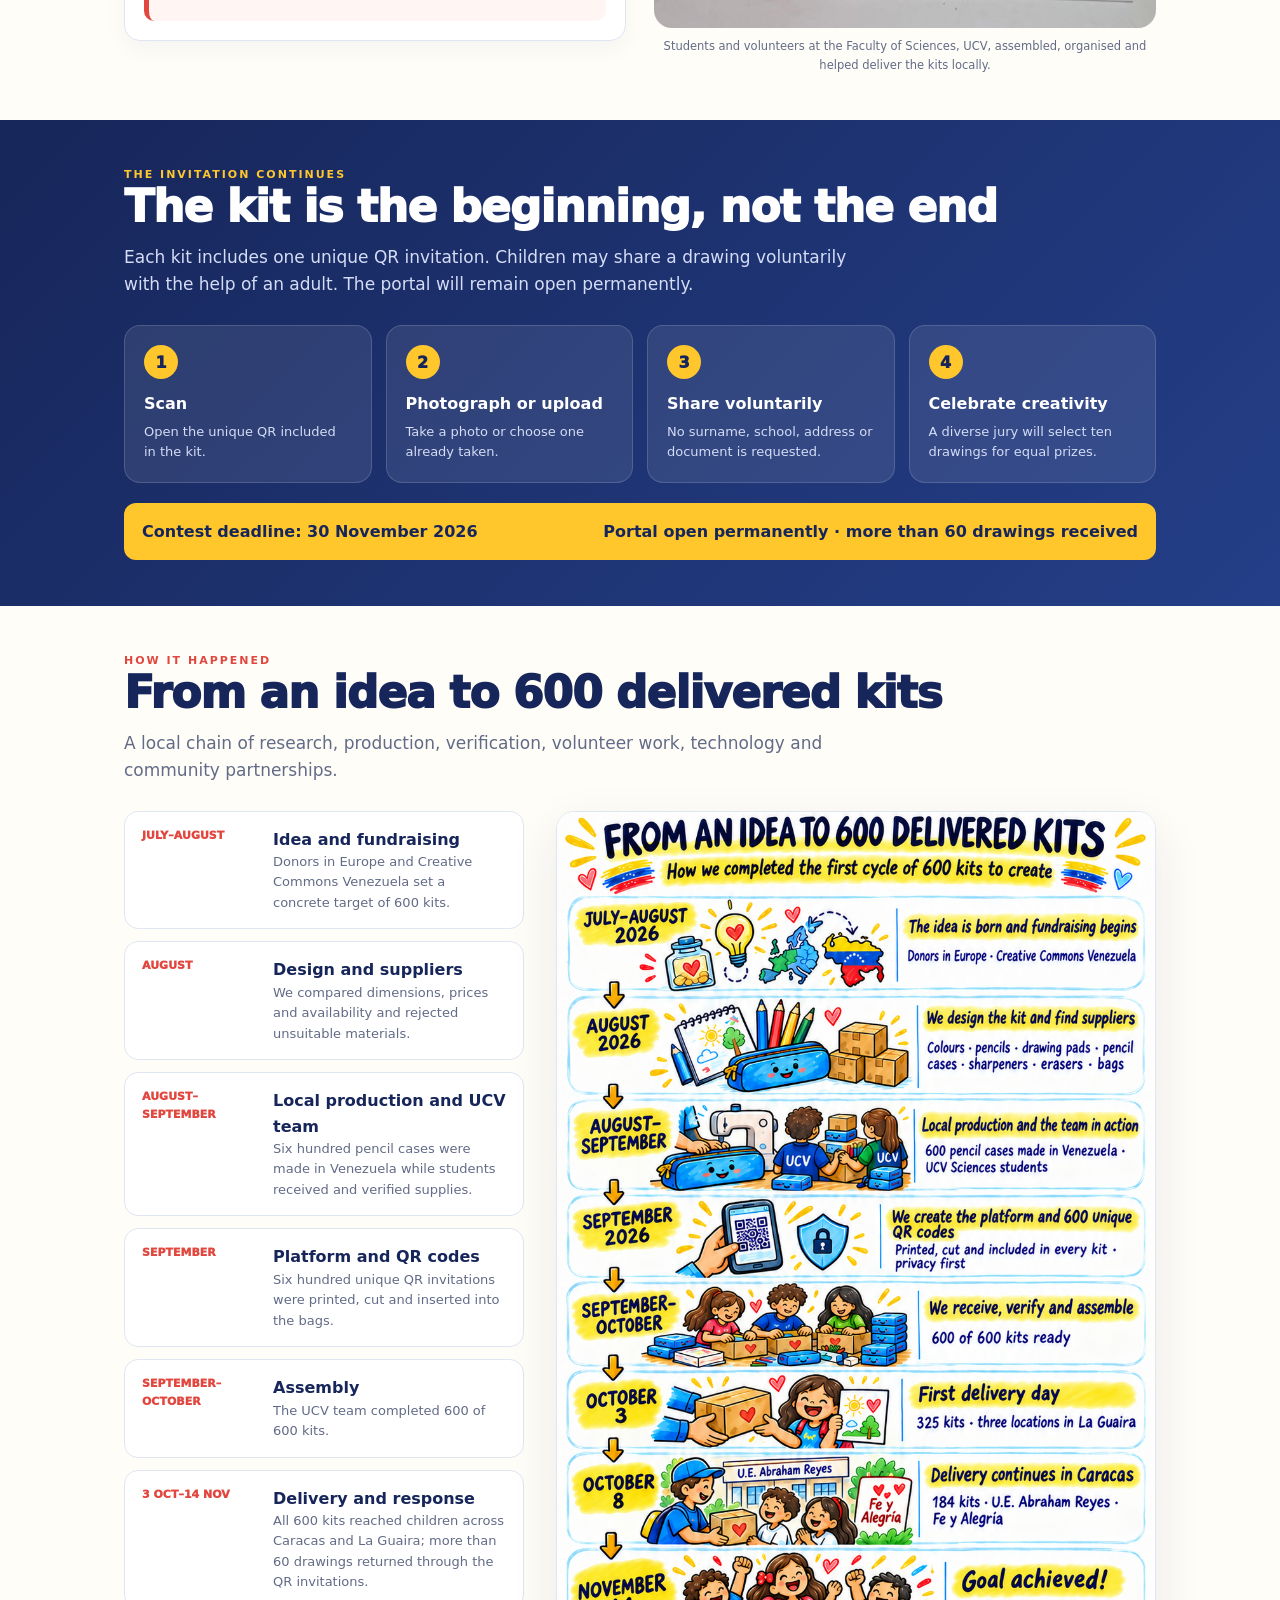
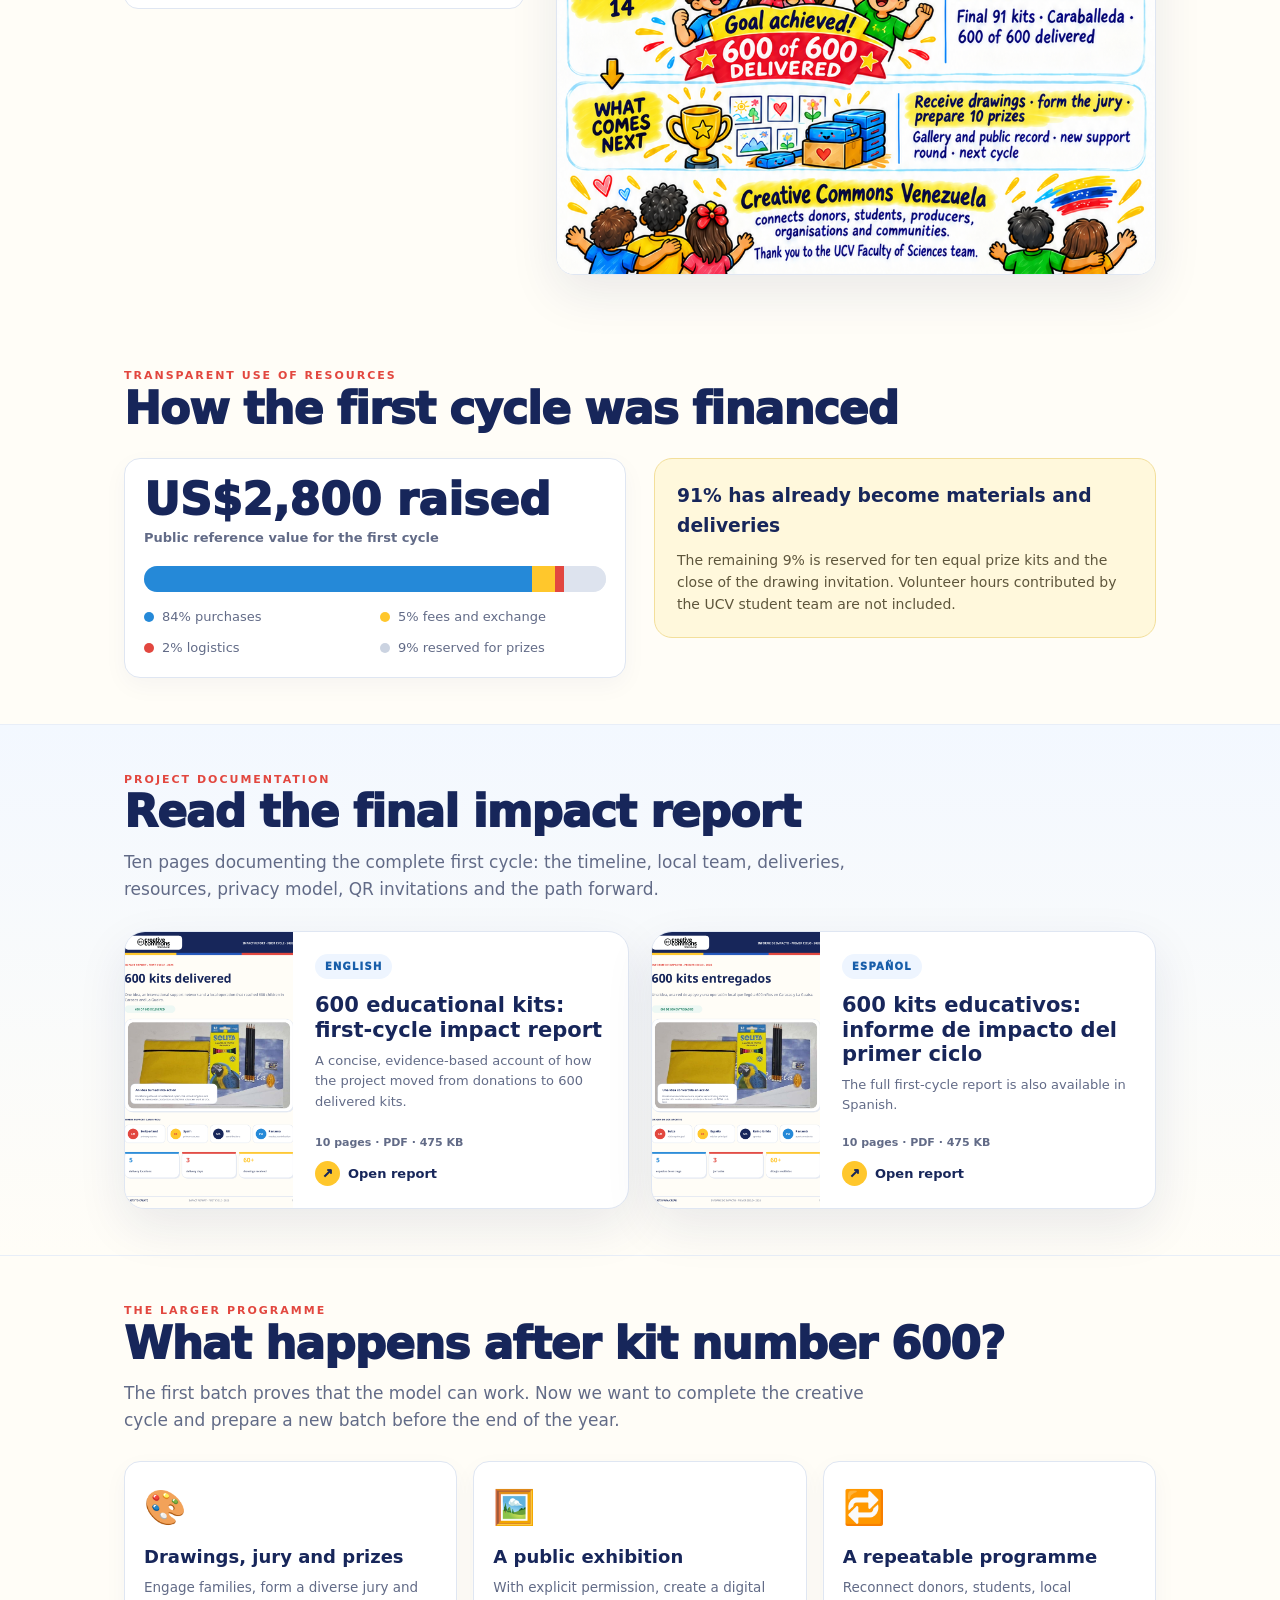
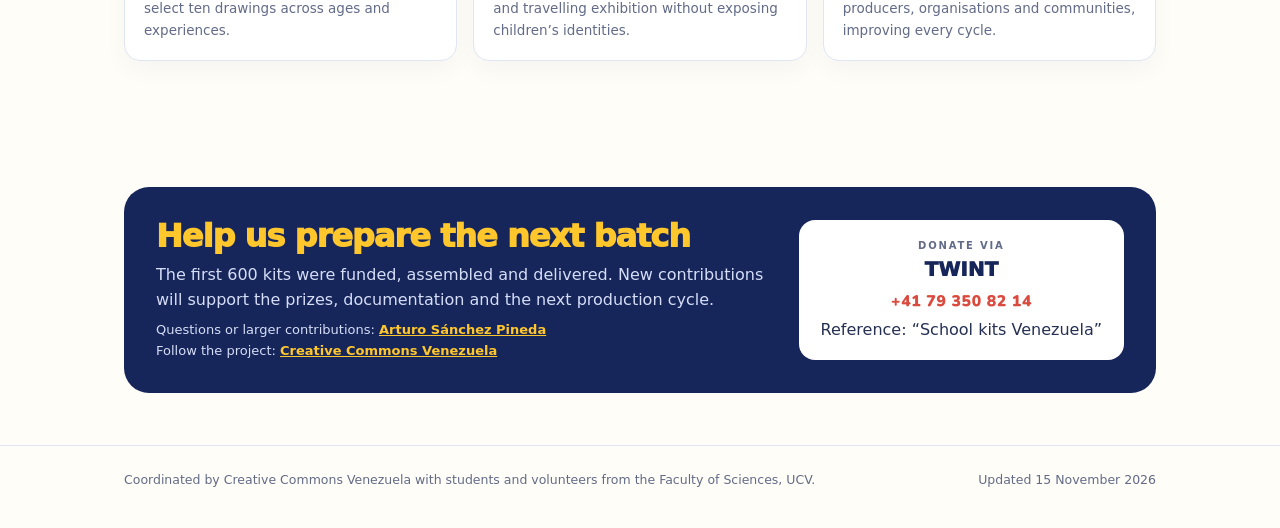
==== commit 18ea81ea: "Add bilingual first-cycle impact reports" ====
--- a/index.html
+++ b/index.html
@@ -12,14 +12,15 @@
 .contest{background:linear-gradient(135deg,#17265a,#243f88);color:#fff}.contest h2{color:#fff}.contest .intro{color:#d4dcf6}.steps{display:grid;grid-template-columns:repeat(4,1fr);gap:14px;margin-top:28px}.step{background:#ffffff17;border:1px solid #ffffff26;border-radius:16px;padding:19px}.num{display:grid;place-items:center;width:34px;height:34px;border-radius:50%;background:var(--yellow);color:var(--navy);font-weight:950;margin-bottom:12px}.step h3{font-size:16px;color:#fff;margin-bottom:5px}.step p{font-size:13px;color:#d4dcf6}.deadline{margin-top:20px;padding:16px 18px;border-radius:12px;background:var(--yellow);color:var(--navy);font-weight:900;display:flex;justify-content:space-between;gap:14px;flex-wrap:wrap}
 .timeline{display:grid;grid-template-columns:.8fr 1.2fr;gap:32px;align-items:start;margin-top:27px}.moments{display:grid;gap:12px}.moment{background:#fff;border:1.5px solid var(--line);border-radius:14px;padding:15px 17px;display:grid;grid-template-columns:116px 1fr;gap:15px}.moment time{color:var(--red);font-size:11px;font-weight:950;text-transform:uppercase}.moment b{color:var(--navy);display:block}.moment p{font-size:13px;color:var(--muted)}.timeline-poster{position:sticky;top:82px}.timeline-poster img{display:block;border-radius:18px;border:1.5px solid var(--line);box-shadow:var(--shadow)}
 .money{font-size:44px;font-weight:950;color:var(--navy);line-height:1}.money small{display:block;font-size:13px;color:var(--muted);margin-top:9px;font-weight:750}.segments{height:26px;border-radius:99px;overflow:hidden;display:flex;margin:22px 0 15px;background:#edf1f7}.segments span:nth-child(1){width:84%;background:var(--blue)}.segments span:nth-child(2){width:5%;background:var(--yellow)}.segments span:nth-child(3){width:2%;background:var(--red)}.segments span:nth-child(4){width:9%;background:#dde3ee}.legend{display:grid;grid-template-columns:1fr 1fr;gap:10px}.legend div{font-size:13px;color:var(--muted);display:flex;gap:8px;align-items:center}.dot{width:10px;height:10px;border-radius:50%;flex:none}.finance-note{background:#fff8dc;border-radius:18px;padding:22px;border:1px solid #f3df9b}.finance-note p{font-size:14px;color:#5e563c;margin-top:9px}
+.reports-section{background:linear-gradient(180deg,#f3f8ff 0%,#fffdf7 100%);border-top:1.5px solid #e8eef8;border-bottom:1.5px solid #e8eef8}.report-grid{display:grid;grid-template-columns:1fr 1fr;gap:22px;margin-top:28px}.report-card{display:grid;grid-template-columns:168px 1fr;background:#fff;border:1.5px solid var(--line);border-radius:21px;overflow:hidden;box-shadow:var(--shadow);text-decoration:none;transition:transform .2s ease,box-shadow .2s ease,border-color .2s ease}.report-card:hover{transform:translateY(-4px);box-shadow:0 24px 55px #17265a22;border-color:#b8cae6}.report-cover{background:#e8eef8;min-height:236px;overflow:hidden}.report-cover img{width:100%;height:100%;object-fit:cover;object-position:top;display:block}.report-body{padding:22px;display:flex;flex-direction:column;align-items:flex-start}.report-language{display:inline-flex;align-items:center;gap:7px;background:#eef5ff;color:#185eaa;border-radius:999px;padding:5px 10px;font-size:10px;font-weight:950;letter-spacing:1.2px;text-transform:uppercase}.report-card h3{font-size:21px;line-height:1.15;margin:14px 0 9px}.report-card p{font-size:13px;color:var(--muted);margin-bottom:18px}.report-meta{font-size:11px;color:var(--muted);font-weight:800;margin-top:auto}.report-open{display:inline-flex;align-items:center;gap:8px;margin-top:10px;color:var(--navy);font-size:13px;font-weight:950}.report-open span{display:grid;place-items:center;width:25px;height:25px;border-radius:50%;background:var(--yellow)}
 .next{display:grid;grid-template-columns:repeat(3,1fr);gap:16px;margin-top:27px}.card .icon{font-size:34px}.card h3{font-size:18px;margin:8px 0 6px}.card p{font-size:13.5px;color:var(--muted)}.donate{background:var(--navy);color:#fff;border-radius:25px;padding:32px;display:grid;grid-template-columns:1fr auto;gap:28px;align-items:center;margin:34px 0 52px}.donate h2{color:var(--yellow);font-size:32px}.donate p{color:#d5ddf7;margin-top:8px}.pay{background:#fff;color:var(--ink);border-radius:16px;padding:18px 22px;text-align:center;min-width:245px}.pay .via{font-size:10px;color:var(--muted);font-weight:900;letter-spacing:1.8px;text-transform:uppercase}.pay .method{font-size:20px;color:var(--navy);font-weight:950}.contact{font-size:13px}.contact a{color:var(--yellow);font-weight:900}footer{border-top:1.5px solid var(--line);padding:24px 0 38px;color:var(--muted);font-size:12.5px}footer .wrap{display:flex;justify-content:space-between;gap:14px;flex-wrap:wrap}
-@media(max-width:820px){.hero-grid,.grid2,.timeline{grid-template-columns:1fr}.stats,.steps{grid-template-columns:1fr 1fr}.next{grid-template-columns:1fr}.timeline-poster{position:static;max-width:520px;margin:auto}.donate{grid-template-columns:1fr}}@media(max-width:560px){.wrap{padding:0 16px}.nav a{display:none}.hero{padding-top:44px}.stats{gap:9px}.stat{padding:15px}.stat strong{font-size:27px}.steps{grid-template-columns:1fr}.moment{grid-template-columns:1fr;gap:4px}.legend{grid-template-columns:1fr}.timeline-poster{display:none}.donate{padding:24px}.pay{min-width:0}}
+@media(max-width:820px){.hero-grid,.grid2,.timeline,.report-grid{grid-template-columns:1fr}.stats,.steps{grid-template-columns:1fr 1fr}.next{grid-template-columns:1fr}.timeline-poster{position:static;max-width:520px;margin:auto}.donate{grid-template-columns:1fr}}@media(max-width:560px){.wrap{padding:0 16px}.nav a{display:none}.hero{padding-top:44px}.stats{gap:9px}.stat{padding:15px}.stat strong{font-size:27px}.steps{grid-template-columns:1fr}.moment{grid-template-columns:1fr;gap:4px}.legend{grid-template-columns:1fr}.timeline-poster{display:none}.report-card{grid-template-columns:112px 1fr}.report-cover{min-height:196px}.report-body{padding:17px}.report-card h3{font-size:17px}.donate{padding:24px}.pay{min-width:0}}
 </style>
 </head>
 <body>
-<header class="top"><div class="wrap"><a class="brand" href="#top">Creative Commons Venezuela 🇻🇪</a><nav class="nav"><a href="#progress" data-i18n="nav_progress">Progress</a><a href="#drawings" data-i18n="nav_drawings">Drawings</a><a href="gallery.html?lang=es" id="gallery-link">Galería / Gallery</a><a href="#story" data-i18n="nav_story">Our story</a><a href="#next" data-i18n="nav_next">What comes next</a><button class="lang" id="lang">ES</button></nav></div></header><div class="tri"></div>
+<header class="top"><div class="wrap"><a class="brand" href="#top">Creative Commons Venezuela 🇻🇪</a><nav class="nav"><a href="#progress" data-i18n="nav_progress">Progress</a><a href="#drawings" data-i18n="nav_drawings">Drawings</a><a href="gallery.html?lang=es" id="gallery-link">Galería / Gallery</a><a href="#story" data-i18n="nav_story">Our story</a><a href="#reports" data-i18n="nav_report">Report</a><a href="#next" data-i18n="nav_next">What comes next</a><button class="lang" id="lang">ES</button></nav></div></header><div class="tri"></div>
 <main id="top">
-<section class="hero"><div class="wrap hero-grid"><div><div class="eyebrow" data-i18n="eyebrow">Caracas and La Guaira · July–November 2026</div><h1 data-i18n="title">600 kits delivered</h1><p class="lede" data-i18n="lede">Donations received in Europe, local production in Venezuela, and the extraordinary work of students from the <strong>Faculty of Sciences at UCV</strong>.</p><div class="actions"><a class="btn primary" href="#progress" data-i18n="see">See the results</a><a class="btn secondary" href="#support" data-i18n="support">Support the next cycle</a></div></div><figure class="hero-art"><img id="status-img" src="status-600-delivered-en.png" alt="Final project status poster"></figure></div></section>
+<section class="hero"><div class="wrap hero-grid"><div><div class="eyebrow" data-i18n="eyebrow">Caracas and La Guaira · July–November 2026</div><h1 data-i18n="title">600 kits delivered</h1><p class="lede" data-i18n="lede">Donations received in Europe, local production in Venezuela, and the extraordinary work of students from the <strong>Faculty of Sciences at UCV</strong>.</p><div class="actions"><a class="btn primary" href="#progress" data-i18n="see">See the results</a><a class="btn secondary" href="#reports" data-i18n="read_report">Read the report</a><a class="btn secondary" href="#support" data-i18n="support">Support the next cycle</a></div></div><figure class="hero-art"><img id="status-img" src="status-600-delivered-en.png" alt="Final project status poster"></figure></div></section>
 <div class="wrap"><div class="stats"><div class="stat green"><strong>600</strong><span data-i18n="s1">kits assembled · 100%</span></div><div class="stat blue"><strong>600</strong><span data-i18n="s2">kits delivered · 100%</span></div><div class="stat red"><strong>60+</strong><span data-i18n="s3">drawings received through the QR codes</span></div><div class="stat yellow"><strong>3</strong><span data-i18n="s4">delivery days across Caracas and La Guaira</span></div></div></div>
 
 <section id="progress"><div class="wrap"><div class="label" data-i18n="pl">Final status</div><h2 data-i18n="pt">The first cycle reached 600 children</h2><p class="intro" data-i18n="pi">All 600 kits were assembled in Caracas and delivered by 14 November 2026.</p><div class="grid2"><div class="panel"><h3 data-i18n="dh">Delivery progress</h3><div class="meter"><div class="meter-head"><span data-i18n="dc">600 of 600 kits delivered</span><strong>100%</strong></div><div class="bar"><div class="fill" id="delivery"></div></div></div><p class="intro" style="font-size:14px" data-i18n="dp">325 kits reached La Guaira on 3 October, 184 reached Caracas on 8 October, and the final 91 were delivered in Caraballeda on 14 November.</p><div class="privacy" data-i18n="privacy"><strong>Privacy first.</strong> Public documentation shows kits, drawings, hands and spaces—not children’s faces or identifying information.</div></div><figure class="visual"><img src="kit-assembly-100.jpg" alt="Kits assembled at UCV"><figcaption class="caption" data-i18n="cap">Students and volunteers at the Faculty of Sciences, UCV, assembled, organised and helped deliver the kits locally.</figcaption></figure></div></div></section>
@@ -30,6 +31,8 @@
 
 <section><div class="wrap"><div class="label" data-i18n="fl">Transparent use of resources</div><h2 data-i18n="ft">How the first cycle was financed</h2><div class="grid2"><div class="panel"><div class="money" data-i18n="money">US$2,800 raised<small>Public reference value for the first cycle</small></div><div class="segments"><span></span><span></span><span></span><span></span></div><div class="legend"><div><i class="dot" style="background:var(--blue)"></i><span data-i18n="f1">84% purchases</span></div><div><i class="dot" style="background:var(--yellow)"></i><span data-i18n="f2">5% fees and exchange</span></div><div><i class="dot" style="background:var(--red)"></i><span data-i18n="f3">2% logistics</span></div><div><i class="dot" style="background:#cbd3e1"></i><span data-i18n="f4">9% reserved for prizes</span></div></div></div><div class="finance-note"><h3 data-i18n="fh">91% has already become materials and deliveries</h3><p data-i18n="fp">The remaining 9% is reserved for ten equal prize kits and the close of the drawing invitation. Volunteer hours contributed by the UCV student team are not included.</p></div></div></div></section>
 
+<section id="reports" class="reports-section"><div class="wrap"><div class="label" data-i18n="rl">Project documentation</div><h2 data-i18n="rt">Read the final impact report</h2><p class="intro" data-i18n="ri">Ten pages documenting the complete first cycle: the timeline, local team, deliveries, resources, privacy model, QR invitations and the path forward.</p><div class="report-grid"><a class="report-card" id="report-en" href="docs/impact-report-600-kits-first-cycle-en.pdf" target="_blank" rel="noopener"><figure class="report-cover"><img src="report-cover-en.png" alt="Cover of the English impact report"></figure><div class="report-body"><span class="report-language">English</span><h3 data-i18n="report_en">600 educational kits: first-cycle impact report</h3><p data-i18n="report_en_desc">A concise, evidence-based account of how the project moved from donations to 600 delivered kits.</p><span class="report-meta" data-i18n="report_meta">10 pages · PDF · 475 KB</span><span class="report-open"><span>↗</span><b data-i18n="report_open">Open report</b></span></div></a><a class="report-card" id="report-es" href="docs/informe-impacto-600-kits-primer-ciclo.pdf" target="_blank" rel="noopener"><figure class="report-cover"><img src="report-cover-es.png" alt="Portada del informe de impacto en español"></figure><div class="report-body"><span class="report-language">Español</span><h3 data-i18n="report_es">600 kits educativos: informe de impacto del primer ciclo</h3><p data-i18n="report_es_desc">Un registro breve y basado en evidencias de cómo el proyecto pasó de las donaciones a 600 kits entregados.</p><span class="report-meta" data-i18n="report_meta">10 pages · PDF · 475 KB</span><span class="report-open"><span>↗</span><b data-i18n="report_open">Open report</b></span></div></a></div></div></section>
+
 <section id="next"><div class="wrap"><div class="label" data-i18n="nl">The larger programme</div><h2 data-i18n="nt">What happens after kit number 600?</h2><p class="intro" data-i18n="ni">The first batch proves that the model can work. Now we want to complete the creative cycle and prepare a new batch before the end of the year.</p><div class="next"><article class="card"><div class="icon">🎨</div><h3 data-i18n="n1h">Drawings, jury and prizes</h3><p data-i18n="n1p">Engage families, form a diverse jury and select ten drawings across ages and experiences.</p></article><article class="card"><div class="icon">🖼️</div><h3 data-i18n="n2h">A public exhibition</h3><p data-i18n="n2p">With explicit permission, create a digital and travelling exhibition without exposing children’s identities.</p></article><article class="card"><div class="icon">🔁</div><h3 data-i18n="n3h">A repeatable programme</h3><p data-i18n="n3p">Reconnect donors, students, local producers, organisations and communities, improving every cycle.</p></article></div></div></section>
 
 <section id="support" style="padding-bottom:0"><div class="wrap"><div class="donate"><div><h2 data-i18n="supportTitle">Help us prepare the next batch</h2><p data-i18n="supportCopy">The first 600 kits are funded and assembled. New contributions will support the prizes, documentation and the next production cycle.</p><p class="contact"><span data-i18n="questions">Questions or larger contributions:</span> <a href="https://www.linkedin.com/in/arturo-sanchez-pineda/" target="_blank" rel="noopener">Arturo Sánchez Pineda</a><br><span data-i18n="follow">Follow the project:</span> <a href="https://www.linkedin.com/company/creative-commons-venezuela/" target="_blank" rel="noopener">Creative Commons Venezuela</a></p></div><div class="pay" id="pay-en"><div class="via">Donate via</div><div class="method">TWINT</div><img src="twint-number.png" alt="TWINT donation number" style="height:24px;width:auto;margin:4px auto;display:block"><div class="ref">Reference: “School kits Venezuela”</div></div><div class="pay" id="pay-es" hidden><div class="via">Dona mediante</div><div class="method">Bizum · Efectivo · Transferencia</div><div class="ref">Escríbenos por LinkedIn para recibir los datos.</div></div></div></div></section>
@@ -38,7 +41,7 @@
 <script>
 const I18N={en:{nav_progress:"Progress",nav_drawings:"Drawings",nav_story:"Our story",nav_next:"What comes next",eyebrow:"Caracas and La Guaira · July–October 2026",title:"600 kits to create",lede:"Donations received in Europe, local production in Venezuela, and the extraordinary work of students from the <strong>Faculty of Sciences at UCV</strong>.",see:"See the results",support:"Support the next cycle",s1:"kits assembled · 100%",s2:"kits delivered · 85%",s3:"drawings received through the QR codes",s4:"kits remaining for delivery",pl:"Current status",pt:"The first 600 kits are ready",pi:"Every component and unique QR invitation has been received, checked and assembled in Caracas.",dh:"Delivery progress",dc:"509 of 600 kits delivered",dp:"The remaining 91 kits are being coordinated with local organisations for delivery during the coming week.",privacy:"<strong>Privacy first.</strong> Public documentation shows kits, drawings, hands and spaces—not children’s faces or identifying information.",cap:"Students and volunteers at the Faculty of Sciences, UCV, assembled and organised the kits locally.",cl:"The invitation continues",ct:"The kit is the beginning, not the end",ci:"Each kit includes one unique QR invitation. Children may share a drawing voluntarily with the help of an adult. The portal will remain open permanently.",a1:"Scan",b1:"Open the unique QR included in the kit.",a2:"Photograph or upload",b2:"Take a photo or choose one already taken.",a3:"Share voluntarily",b3:"No surname, school, address or document is requested.",a4:"Celebrate creativity",b4:"A diverse jury will select ten drawings for equal prizes.",deadline:"<strong>Contest deadline:</strong> 30 November 2026",open:"Portal open permanently · 60 drawings received so far",sl:"How it happened",st:"From an idea to 600 kits",si:"A local chain of research, production, verification, volunteer work, technology and community partnerships.",d1:"July–August",h1x:"Idea and fundraising",p1:"Donors in Europe and Creative Commons Venezuela set a concrete target of 600 kits.",d2:"August",h2x:"Design and suppliers",p2:"We compare dimensions, prices and availability and reject unsuitable materials.",d3:"August–September",h3x:"Local production and UCV team",p3:"Six hundred pencil cases are made in Venezuela while students receive and verify supplies.",d4:"September",h4x:"Platform and QR codes",p4:"A privacy-conscious system connects each kit with one optional drawing.",d5:"September–October",h5x:"Assembly",p5:"All materials arrive and the team completes 600 of 600 kits.",d6:"3–10 October",h6x:"Delivery and response",p6:"509 kits reach children and 60 drawings return through the QR invitations.",fl:"Transparent use of resources",ft:"How the first cycle was financed",money:"US$2,800 raised<small>Public reference value for the first cycle</small>",f1:"84% purchases",f2:"5% fees and exchange",f3:"2% logistics",f4:"9% reserved for prizes",fh:"91% has already become materials and deliveries",fp:"The remaining 9% is reserved for ten equal prize kits and the close of the drawing invitation. Volunteer hours contributed by the UCV student team are not included.",nl:"The larger programme",nt:"What happens after kit number 600?",ni:"The first batch proves that the model can work. Now we want to complete the creative cycle and prepare a new batch before the end of the year.",n1h:"Drawings, jury and prizes",n1p:"Engage families, form a diverse jury and select ten drawings across ages and experiences.",n2h:"A public exhibition",n2p:"With explicit permission, create a digital and travelling exhibition without exposing children’s identities.",n3h:"A repeatable programme",n3p:"Reconnect donors, students, local producers, organisations and communities, improving every cycle.",supportTitle:"Help us prepare the next batch",supportCopy:"The first 600 kits are funded and assembled. New contributions will support the prizes, documentation and the next production cycle.",questions:"Questions or larger contributions:",follow:"Follow the project:",foot1:"Coordinated by Creative Commons Venezuela with students and volunteers from the Faculty of Sciences, UCV.",foot2:"Updated 10 October 2026",btn:"ES",titleDoc:"600 kits to create — Creative Commons Venezuela"},
 es:{nav_progress:"Avance",nav_drawings:"Dibujos",nav_story:"La historia",nav_next:"Lo que sigue",eyebrow:"Caracas y La Guaira · Julio–octubre de 2026",title:"600 kits para crear",lede:"Donaciones recibidas desde Europa, producción local en Venezuela y el enorme trabajo de estudiantes de la <strong>Facultad de Ciencias de la UCV</strong>.",see:"Ver los resultados",support:"Apoyar la próxima tanda",s1:"kits armados · 100%",s2:"kits entregados · 85%",s3:"dibujos recibidos mediante los QR",s4:"kits pendientes por entregar",pl:"Estado actual",pt:"Los primeros 600 kits están listos",pi:"Todos los componentes y las invitaciones QR únicas fueron recibidos, verificados y armados en Caracas.",dh:"Avance de las entregas",dc:"509 de 600 kits entregados",dp:"Los 91 kits restantes se están coordinando con organizaciones locales para entregarlos durante la próxima semana.",privacy:"<strong>Privacidad primero.</strong> La documentación pública muestra kits, dibujos, manos y espacios, nunca rostros ni información que identifique a los niños.",cap:"Estudiantes y voluntarios de la Facultad de Ciencias de la UCV armaron y organizaron localmente los kits.",cl:"La invitación continúa",ct:"El kit es el comienzo, no el final",ci:"Cada kit incluye una invitación QR única. Los niños pueden compartir voluntariamente un dibujo con ayuda de una persona adulta. El portal permanecerá abierto para siempre.",a1:"Escanear",b1:"Abrir el QR único incluido en el kit.",a2:"Fotografiar o subir",b2:"Tomar una foto o elegir una imagen ya tomada.",a3:"Compartir voluntariamente",b3:"No pedimos apellidos, escuela, dirección ni documentos.",a4:"Celebrar la creatividad",b4:"Un jurado diverso escogerá diez dibujos para premios iguales.",deadline:"<strong>Cierre del concurso:</strong> 30 de noviembre de 2026",open:"Portal abierto permanentemente · 60 dibujos recibidos hasta ahora",sl:"Cómo ocurrió",st:"De una idea a 600 kits",si:"Una cadena local de investigación, producción, verificación, voluntariado, tecnología y alianzas comunitarias.",d1:"Julio–agosto",h1x:"Idea y recaudación",p1:"Donantes en Europa y Creative Commons Venezuela fijan una meta concreta de 600 kits.",d2:"Agosto",h2x:"Diseño y proveedores",p2:"Comparamos medidas, precios y disponibilidad y descartamos materiales inadecuados.",d3:"Agosto–septiembre",h3x:"Producción local y equipo UCV",p3:"Se fabrican 600 cartucheras en Venezuela mientras estudiantes reciben y verifican materiales.",d4:"Septiembre",h4x:"Plataforma y códigos QR",p4:"Un sistema diseñado con privacidad conecta cada kit con un dibujo opcional.",d5:"Septiembre–octubre",h5x:"Armado",p5:"Llegan todos los materiales y el equipo completa 600 de 600 kits.",d6:"3–10 de octubre",h6x:"Entregas y respuesta",p6:"509 kits llegan a los niños y regresan 60 dibujos mediante las invitaciones QR.",fl:"Uso transparente de los recursos",ft:"Cómo se financió el primer ciclo",money:"US$2.800 recaudados<small>Valor público de referencia del primer ciclo</small>",f1:"84% en compras",f2:"5% en comisiones y cambio",f3:"2% en logística",f4:"9% reservado para los premios",fh:"El 91% ya se convirtió en materiales y entregas",fp:"El 9% restante está reservado para diez kits de premio iguales y el cierre del concurso. Las horas de trabajo voluntario aportadas por estudiantes de la UCV no están incluidas.",nl:"El programa más amplio",nt:"¿Qué ocurre después del kit número 600?",ni:"La primera tanda demuestra que el modelo puede funcionar. Ahora queremos completar el ciclo creativo y preparar una nueva tanda antes de terminar el año.",n1h:"Dibujos, jurado y premios",n1p:"Acompañar a las familias, formar un jurado diverso y seleccionar diez dibujos entre distintas edades y experiencias.",n2h:"Una exposición pública",n2p:"Con autorización expresa, crear una exposición digital e itinerante sin revelar la identidad de los niños.",n3h:"Un programa repetible",n3p:"Volver a conectar donantes, estudiantes, productores locales, organizaciones y comunidades, mejorando cada ciclo.",supportTitle:"Ayúdanos a preparar la próxima tanda",supportCopy:"Los primeros 600 kits ya están financiados y armados. Las nuevas contribuciones apoyarán los premios, la documentación y el siguiente ciclo de producción.",questions:"Preguntas o contribuciones mayores:",follow:"Sigue el proyecto:",foot1:"Coordinado por Creative Commons Venezuela junto con estudiantes y voluntarios de la Facultad de Ciencias de la UCV.",foot2:"Actualizado el 10 de octubre de 2026",btn:"EN",titleDoc:"600 kits para crear — Creative Commons Venezuela"}};
-Object.assign(I18N.en,{eyebrow:"Caracas and La Guaira · July–November 2026",title:"600 kits delivered",s2:"kits delivered · 100%",s3:"drawings received through the QR codes",s4:"delivery days across Caracas and La Guaira",pl:"Final status",pt:"The first cycle reached 600 children",pi:"All 600 kits were assembled in Caracas and delivered by 14 November 2026.",dc:"600 of 600 kits delivered",dp:"325 kits reached La Guaira on 3 October, 184 reached Caracas on 8 October, and the final 91 were delivered in Caraballeda on 14 November.",cap:"Students and volunteers at the Faculty of Sciences, UCV, assembled, organised and helped deliver the kits locally.",open:"Portal open permanently · more than 60 drawings received",st:"From an idea to 600 delivered kits",p2:"We compared dimensions, prices and availability and rejected unsuitable materials.",p3:"Six hundred pencil cases were made in Venezuela while students received and verified supplies.",p4:"Six hundred unique QR invitations were printed, cut and inserted into the bags.",p5:"The UCV team completed 600 of 600 kits.",d6:"3 Oct–14 Nov",p6:"All 600 kits reached children across Caracas and La Guaira; more than 60 drawings returned through the QR invitations.",supportCopy:"The first 600 kits were funded, assembled and delivered. New contributions will support the prizes, documentation and the next production cycle.",foot2:"Updated 15 November 2026",titleDoc:"600 kits delivered — Creative Commons Venezuela"});
-Object.assign(I18N.es,{eyebrow:"Caracas y La Guaira · Julio–noviembre de 2026",title:"600 kits entregados",s2:"kits entregados · 100%",s3:"dibujos recibidos mediante los QR",s4:"jornadas de entrega en Caracas y La Guaira",pl:"Estado final",pt:"El primer ciclo llegó a 600 niños",pi:"Los 600 kits fueron armados en Caracas y entregados antes del 14 de noviembre de 2026.",dc:"600 de 600 kits entregados",dp:"325 kits llegaron a La Guaira el 3 de octubre, 184 a Caracas el 8 de octubre y los últimos 91 se entregaron en Caraballeda el 14 de noviembre.",cap:"Estudiantes y voluntarios de la Facultad de Ciencias de la UCV armaron, organizaron y ayudaron a entregar localmente los kits.",open:"Portal abierto permanentemente · más de 60 dibujos recibidos",st:"De una idea a 600 kits entregados",p2:"Comparamos medidas, precios y disponibilidad y descartamos materiales inadecuados.",p3:"Se fabricaron 600 cartucheras en Venezuela mientras estudiantes recibían y verificaban materiales.",p4:"Se imprimieron, cortaron e incorporaron 600 invitaciones QR únicas.",p5:"El equipo de la UCV completó 600 de 600 kits.",d6:"3 oct–14 nov",p6:"Los 600 kits llegaron a niños de Caracas y La Guaira; más de 60 dibujos regresaron mediante las invitaciones QR.",supportCopy:"Los primeros 600 kits fueron financiados, armados y entregados. Las nuevas contribuciones apoyarán los premios, la documentación y el siguiente ciclo de producción.",foot2:"Actualizado el 15 de noviembre de 2026",titleDoc:"600 kits entregados — Creative Commons Venezuela"});
-let lang=new URLSearchParams(location.search).get("lang")==="es"?"es":"en";function render(){const t=I18N[lang];document.documentElement.lang=lang;document.title=t.titleDoc;document.querySelectorAll("[data-i18n]").forEach(e=>{const k=e.dataset.i18n;if(t[k]!==undefined)e.innerHTML=t[k]});document.getElementById("lang").textContent=t.btn;document.getElementById("status-img").src=lang==="es"?"status-600-delivered-es.png":"status-600-delivered-en.png";document.getElementById("chronology-img").src=lang==="es"?"chronology-es-v2.png":"chronology-en-v2.png";document.getElementById("pay-en").hidden=lang!=="en";document.getElementById("pay-es").hidden=lang!=="es";requestAnimationFrame(()=>document.getElementById("delivery").style.width="100%")};document.getElementById("lang").onclick=()=>{lang=lang==="en"?"es":"en";const u=new URL(location);lang==="es"?u.searchParams.set("lang","es"):u.searchParams.delete("lang");history.replaceState(null,"",u);render()};render();
+Object.assign(I18N.en,{eyebrow:"Caracas and La Guaira · July–November 2026",title:"600 kits delivered",s2:"kits delivered · 100%",s3:"drawings received through the QR codes",s4:"delivery days across Caracas and La Guaira",pl:"Final status",pt:"The first cycle reached 600 children",pi:"All 600 kits were assembled in Caracas and delivered by 14 November 2026.",dc:"600 of 600 kits delivered",dp:"325 kits reached La Guaira on 3 October, 184 reached Caracas on 8 October, and the final 91 were delivered in Caraballeda on 14 November.",cap:"Students and volunteers at the Faculty of Sciences, UCV, assembled, organised and helped deliver the kits locally.",open:"Portal open permanently · more than 60 drawings received",st:"From an idea to 600 delivered kits",p2:"We compared dimensions, prices and availability and rejected unsuitable materials.",p3:"Six hundred pencil cases were made in Venezuela while students received and verified supplies.",p4:"Six hundred unique QR invitations were printed, cut and inserted into the bags.",p5:"The UCV team completed 600 of 600 kits.",d6:"3 Oct–14 Nov",p6:"All 600 kits reached children across Caracas and La Guaira; more than 60 drawings returned through the QR invitations.",supportCopy:"The first 600 kits were funded, assembled and delivered. New contributions will support the prizes, documentation and the next production cycle.",foot2:"Updated 15 November 2026",titleDoc:"600 kits delivered — Creative Commons Venezuela",nav_report:"Report",read_report:"Read the report",rl:"Project documentation",rt:"Read the final impact report",ri:"Ten pages documenting the complete first cycle: the timeline, local team, deliveries, resources, privacy model, QR invitations and the path forward.",report_en:"600 educational kits: first-cycle impact report",report_en_desc:"A concise, evidence-based account of how the project moved from donations to 600 delivered kits.",report_es:"600 kits educativos: informe de impacto del primer ciclo",report_es_desc:"The full first-cycle report is also available in Spanish.",report_meta:"10 pages · PDF · 475 KB",report_open:"Open report"});
+Object.assign(I18N.es,{eyebrow:"Caracas y La Guaira · Julio–noviembre de 2026",title:"600 kits entregados",s2:"kits entregados · 100%",s3:"dibujos recibidos mediante los QR",s4:"jornadas de entrega en Caracas y La Guaira",pl:"Estado final",pt:"El primer ciclo llegó a 600 niños",pi:"Los 600 kits fueron armados en Caracas y entregados antes del 14 de noviembre de 2026.",dc:"600 de 600 kits entregados",dp:"325 kits llegaron a La Guaira el 3 de octubre, 184 a Caracas el 8 de octubre y los últimos 91 se entregaron en Caraballeda el 14 de noviembre.",cap:"Estudiantes y voluntarios de la Facultad de Ciencias de la UCV armaron, organizaron y ayudaron a entregar localmente los kits.",open:"Portal abierto permanentemente · más de 60 dibujos recibidos",st:"De una idea a 600 kits entregados",p2:"Comparamos medidas, precios y disponibilidad y descartamos materiales inadecuados.",p3:"Se fabricaron 600 cartucheras en Venezuela mientras estudiantes recibían y verificaban materiales.",p4:"Se imprimieron, cortaron e incorporaron 600 invitaciones QR únicas.",p5:"El equipo de la UCV completó 600 de 600 kits.",d6:"3 oct–14 nov",p6:"Los 600 kits llegaron a niños de Caracas y La Guaira; más de 60 dibujos regresaron mediante las invitaciones QR.",supportCopy:"Los primeros 600 kits fueron financiados, armados y entregados. Las nuevas contribuciones apoyarán los premios, la documentación y el siguiente ciclo de producción.",foot2:"Actualizado el 15 de noviembre de 2026",titleDoc:"600 kits entregados — Creative Commons Venezuela",nav_report:"Informe",read_report:"Leer el informe",rl:"Documentación del proyecto",rt:"Lee el informe final de impacto",ri:"Diez páginas que documentan el primer ciclo completo: cronología, equipo local, entregas, recursos, modelo de privacidad, invitaciones QR y próximos pasos.",report_en:"600 educational kits: first-cycle impact report",report_en_desc:"El informe completo del primer ciclo también está disponible en inglés.",report_es:"600 kits educativos: informe de impacto del primer ciclo",report_es_desc:"Un registro breve y basado en evidencias de cómo el proyecto pasó de las donaciones a 600 kits entregados.",report_meta:"10 páginas · PDF · 475 KB",report_open:"Abrir informe"});
+let lang=new URLSearchParams(location.search).get("lang")==="es"?"es":"en";function render(){const t=I18N[lang];document.documentElement.lang=lang;document.title=t.titleDoc;document.querySelectorAll("[data-i18n]").forEach(e=>{const k=e.dataset.i18n;if(t[k]!==undefined)e.innerHTML=t[k]});document.getElementById("lang").textContent=t.btn;document.getElementById("gallery-link").href=lang==="es"?"gallery.html?lang=es":"gallery.html";document.getElementById("status-img").src=lang==="es"?"status-600-delivered-es.png":"status-600-delivered-en.png";document.getElementById("chronology-img").src=lang==="es"?"chronology-es-v2.png":"chronology-en-v2.png";document.getElementById("report-en").style.order=lang==="en"?1:2;document.getElementById("report-es").style.order=lang==="es"?1:2;document.getElementById("pay-en").hidden=lang!=="en";document.getElementById("pay-es").hidden=lang!=="es";requestAnimationFrame(()=>document.getElementById("delivery").style.width="100%")};document.getElementById("lang").onclick=()=>{lang=lang==="en"?"es":"en";const u=new URL(location);lang==="es"?u.searchParams.set("lang","es"):u.searchParams.delete("lang");history.replaceState(null,"",u);render()};render();
 </script><script src="site-enhancements.js"></script></body></html>
